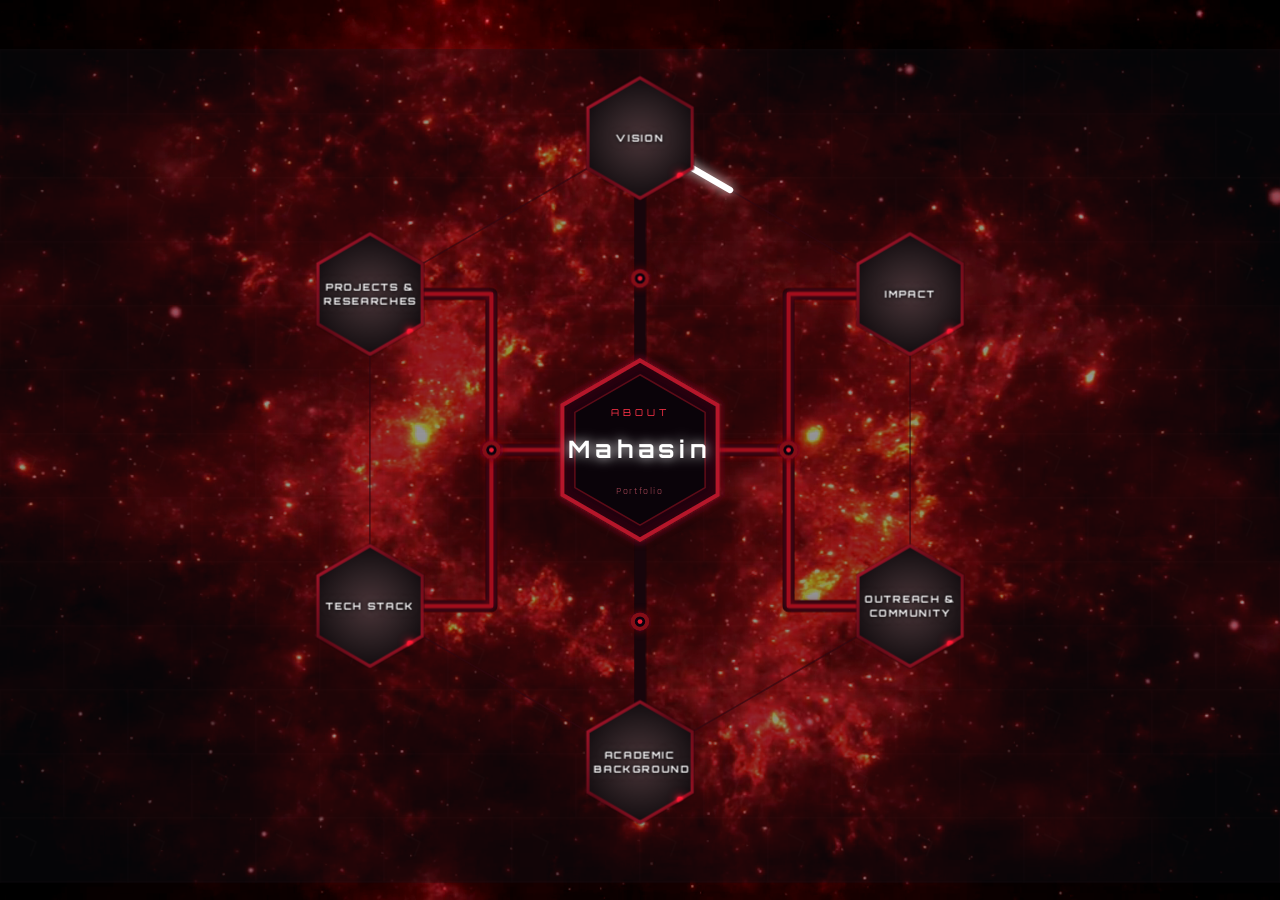
==== public/index.html @ 85105414 "main index page" ====
<!DOCTYPE html>
<html lang="en">
<head>
<meta charset="UTF-8">
<meta
    name="viewport"
    content="width=device-width, initial-scale=1.0"
>
<title>Mahasin — Autonomous Systems</title>
<!-- Robotic / technical typography -->
<link rel="preconnect" href="https://fonts.googleapis.com">
<link rel="preconnect" href="https://fonts.gstatic.com" crossorigin>
<link
    href="https://fonts.googleapis.com/css2?family=Orbitron:wght@500;600;700;800&family=Rajdhani:wght@500;600;700&display=swap"
    rel="stylesheet"
>
<link
    rel="stylesheet"
    href="index.css"
>
</head>
<body>
<main id="app">
<div id="topology-world">

    <video
        id="space-background"
        autoplay
        muted
        loop
        playsinline
    >
        <source src="assets/index_animation_bg.webm" type="video/webm">
    </video>

    <svg
        id="topology"
        viewBox="0 0 1600 1000"
        preserveAspectRatio="xMidYMid meet"
        aria-label="Autonomous systems topology"
    >
        <defs>
            <!-- RED GLOW -->
            <filter
                id="red-glow"
                x="-100%"
                y="-100%"
                width="300%"
                height="300%"
            >
                <feGaussianBlur
                    stdDeviation="5"
                    result="blur"
                />
                <feMerge>
                    <feMergeNode in="blur"/>
                    <feMergeNode in="SourceGraphic"/>
                </feMerge>
            </filter>
            <!-- STRONG RED GLOW -->
            <filter
                id="strong-red-glow"
                x="-100%"
                y="-100%"
                width="300%"
                height="300%"
            >
                <feGaussianBlur
                    stdDeviation="10"
                    result="blur"
                />
                <feMerge>
                    <feMergeNode in="blur"/>
                    <feMergeNode in="SourceGraphic"/>
                </feMerge>
            </filter>
            <!-- WHITE GLOW -->
            <filter
                id="white-glow"
                x="-100%"
                y="-100%"
                width="300%"
                height="300%"
            >
                <feGaussianBlur
                    stdDeviation="7"
                    result="blur"
                />
                <feMerge>
                    <feMergeNode in="blur"/>
                    <feMergeNode in="SourceGraphic"/>
                </feMerge>
            </filter>
            <!-- BACKGROUND GLOW -->
            <radialGradient
                id="background-glow"
                cx="50%"
                cy="50%"
                r="65%"
            >
                <stop
                    offset="0%"
                    stop-color="#5d0a17"
                    stop-opacity="0.40"
                />
                <stop
                    offset="50%"
                    stop-color="#260611"
                    stop-opacity="0.22"
                />
                <stop
                    offset="100%"
                    stop-color="#030207"
                    stop-opacity="0"
                />
            </radialGradient>
        </defs>
        <!-- BACKGROUND -->
        <!--<rect
            width="1600"
            height="1000"
            fill="url(#background-glow)"
            opacity="0.25"
        />-->
        <!-- FLOOR -->
        <g id="floor"></g>
        <!-- REDSTONE -->
        <g id="redstone-background"></g>
        <!-- PCB TRACES -->
        <g id="pcb-traces"></g>
        <!-- VIAS -->
        <g id="vias"></g>
        <!-- OUTER HEXAGON -->
        <path
            id="outer-hexagon"
            d="
                M 800 110
                L 1137.64 305
                L 1137.64 695
                L 800 890
                L 462.36 695
                L 462.36 305
                Z
            "
        />
        <!-- OUTER MOVING BEAM -->
        <path
            id="outer-beam"
            d="
                M 800 110
                L 1137.64 305
                L 1137.64 695
                L 800 890
                L 462.36 695
                L 462.36 305
                Z
            "
        />
        <!-- CONTROL CORE -->
        <g id="control-core"></g>
    </svg>
    <!-- HTML NODE LAYER -->
    <div id="node-overlay"></div>
</div>
</main>
<script src="index.js"></script>
</body>
</html>
---- public/index.css ----
/* ============================================================
GLOBAL RESET
============================================================ */
* {
  box-sizing: border-box;
  margin: 0;
  padding: 0;
  }
html,
body {
width: 100%;
height: 100%;
overflow: hidden;
}
body {
background: #030207;
color: white;
font-family:
    "Rajdhani",
    "Courier New",
    monospace;
}
/* ============================================================
APPLICATION
============================================================ */
#app {
position: relative;
width: 100vw;
height: 100vh;
overflow: hidden;
background: #030207;
}
/* ============================================================
WORLD
============================================================ */
#topology-world {
position: relative;
overflow: hidden;
width: 100%;
height: 100%;
}
#space-background {
    position: absolute;
    inset: 0;

    width: 100%;
    height: 100%;

    opacity: 1;
    filter: saturate(1.35)
        contrast(1.25)
        brightness(0.85);
    object-fit: cover;

    z-index: 0;

    pointer-events: none;
}
/* ============================================================
SVG
============================================================ */
#topology {
position: absolute;
inset: 0;
width: 100%;
height: 100%;
z-index: 1;
}
/* ============================================================
FLOOR
============================================================ */
#floor {
opacity: 0.35;
}
.stone-tile {
fill: #111015;
stroke: #19151c;
stroke-width: 2;
}
.stone-crack {
fill: none;
stroke: #242027;
stroke-width: 2;
opacity: 0.65;
}
/* ============================================================
PCB TRACES
============================================================ */
/*
DARK TRACK
*/
.pcb-trace-base {
fill: none;
stroke: #18050b;
stroke-width: 15;
stroke-linecap: round;
stroke-linejoin: round;
}
/*
NORMAL RED TRACE
*/
.pcb-trace {
fill: none;
stroke: #a20e1e;
stroke-width: 5;
stroke-linecap: round;
stroke-linejoin: round;
filter: url("#red-glow");
transition:
    stroke 0.25s ease,
    stroke-width 0.25s ease,
    filter 0.25s ease;
}
/*
HOVERED PATH
Normal:
red
Hover:
white + white glow
*/
.pcb-trace.hovered {
stroke: #ffffff;
stroke-width: 7;
filter:
    url("#white-glow");
}
/*
Subtle red halo around the moving white energy.
The red trace remains visible underneath it,
creating the redstone / lightsaber appearance.
*/
/* ============================================================
VIAS
============================================================ */
.pcb-via-outer {
fill: #080509;
stroke: #850c19;
stroke-width: 5;
filter: url("#red-glow");
}
.pcb-via-inner {
fill: #ff2038;
opacity: 0.9;
}
/* ============================================================
OUTER HEXAGON
============================================================ */
#outer-hexagon {
fill: none;
stroke: #310812;
stroke-width: 2;
opacity: 0.65;
}
/* ============================================================
OUTER MOVING BEAM
============================================================ */
#outer-beam {
fill: none;
stroke: white;
stroke-width: 8;
stroke-linecap: round;
stroke-linejoin: round;
stroke-dasharray:
    130 5000;
filter:
    url("#white-glow");
animation:
    beam-clockwise 3.2s linear infinite;
}
@keyframes beam-clockwise {
from {
    stroke-dashoffset: 0;
}
to {
    stroke-dashoffset: -2300;
}
}
/* ============================================================
HTML NODE OVERLAY
============================================================ */
#node-overlay {
position: absolute;
inset: 0;
width: 100%;
height: 100%;
pointer-events: none;
z-index: 2;
}
/* ============================================================
NODE CONTAINER
============================================================ */
.html-node {
position: absolute;
width: 210px;
height: 210px;
transform-origin:
    center center;
pointer-events: auto;
cursor: pointer;
}
/* ============================================================
NODE HEXAGON
============================================================ */
/*
Exact pointy-top hexagon.
This is the entire visual node.
No rectangular image.
No SVG image.
No SVG clipPath.
The node itself is a hexagon.
*/
.html-node-hex {
    position: absolute;
    left: 50%;
    top: 50%;
    width: 156px;
    height: 156px;

    transform: translate(-50%, -50%);

    clip-path:
        polygon(
            50% 0%,
            93.3% 25%,
            93.3% 75%,
            50% 100%,
            6.7% 75%,
            6.7% 25%
        );

    -webkit-clip-path:
        polygon(
            50% 0%,
            93.3% 25%,
            93.3% 75%,
            50% 100%,
            6.7% 75%,
            6.7% 25%
        );

    background:
        linear-gradient(
            145deg,
            #250811 0%,
            #10050a 48%,
            #22060e 100%
        );

    border: none;

    display: flex;
    align-items: center;
    justify-content: center;
    text-align: center;

    overflow: hidden;

    filter:
        drop-shadow(
            0 0 5px #6e0d1c
        );

    transition:
        filter 0.25s ease,
        transform 0.25s ease;
}
/*
HEXAGON BORDER
A second clipped layer creates the actual
red illuminated perimeter.
*/
.html-node-hex::before {
content: "";
position: absolute;
inset: 0;
background:
    linear-gradient(
        135deg,
        #c01730,
        #5e0a17 45%,
        #a91428
    );
clip-path:
    polygon(
        50% 0%,
        93.3% 25%,
        93.3% 75%,
        50% 100%,
        6.7% 75%,
        6.7% 25%
    );

-webkit-clip-path:
    polygon(
        50% 0%,
        93.3% 25%,
        93.3% 75%,
        50% 100%,
        6.7% 75%,
        6.7% 25%
    );
z-index: 0;
}
/*
INNER DARK HEX
This gives the node a real mechanical border
rather than relying on CSS border + clip-path.
*/
.html-node-hex::after {
content: "";
position: absolute;
left: 5px;
right: 5px;
top: 5px;
bottom: 5px;
background:
    radial-gradient(
        circle at center,
        #4a3438 0%,
        #302326 35%,
        #171013 68%,
        #080409 100%
    );
clip-path:
    polygon(
        50% 0%,
        93.3% 25%,
        93.3% 75%,
        50% 100%,
        6.7% 75%,
        6.7% 25%
    );

-webkit-clip-path:
    polygon(
        50% 0%,
        93.3% 25%,
        93.3% 75%,
        50% 100%,
        6.7% 75%,
        6.7% 25%
    );
z-index: 1;
}
/* ============================================================
NODE LABEL
============================================================ */
.html-node-label {
position: relative;
z-index: 3;
width: 115px;
color: white;
font-family:
    "Orbitron",
    "Rajdhani",
    sans-serif;
font-size: 12px;
line-height: 1.45;
font-weight: 700;
letter-spacing: 2px;
text-align: center;
text-transform: uppercase;
text-shadow:
    0 0 5px #030207,
    0 0 10px #030207,
    0 0 14px rgba(255, 255, 255, 0.35);
}
/* ============================================================
NODE LED
============================================================ */
.html-node-led {
position: absolute;
right: 24px;
bottom: 27px;
width: 8px;
height: 8px;
border-radius: 50%;
background: #ff1935;
box-shadow:
    0 0 5px #ff1935,
    0 0 12px #ff1935;
z-index: 4;
animation:
    node-led-pulse 2s ease-in-out infinite;
}
@keyframes node-led-pulse {
0%,
100% {
    opacity: 0.35;
}
50% {
    opacity: 1;
}
}
/* ============================================================
NODE HOVER
============================================================ */
.html-node:hover .html-node-hex {
filter:
    drop-shadow(
        0 0 8px #f02b43
    );
}
.html-node:hover .html-node-label {
color: #ff5265;
text-shadow:
    0 0 6px #ff1935,
    0 0 12px #ff1935;
}
/* ============================================================
ACTIVE NODE
============================================================ */
.html-node.active .html-node-hex {
filter:
    drop-shadow(
        0 0 12px white
    );
}
.html-node.active .html-node-label {
color: white;
text-shadow:
    0 0 6px white,
    0 0 14px #ff1935;
}
/* ============================================================
CONTROL CORE
============================================================ */
.core-hex {
fill:
    rgba(35, 5, 14, 0.94);
stroke:
    #b5152a;
stroke-width:
    5;
filter:
    url("#red-glow");
}
.core-inner-hex {
fill:
    rgba(8, 4, 9, 0.9);
stroke:
    #5c0b17;
stroke-width:
    2;
}
.core-status {
fill:
    #ff3348;
font-family:
    "Orbitron",
    sans-serif;
font-size:
    12px;
letter-spacing:
    5px;
text-anchor:
    middle;
}
.core-name {
fill:
    white;
font-family:
    "Orbitron",
    sans-serif;
font-size:
    30px;
font-weight:
    bold;
letter-spacing:
    6px;
text-anchor:
    middle;
filter:
    url("#white-glow");
}
.core-divider {
stroke:
    #b91429;
stroke-width:
    2;
filter:
    url("#red-glow");
}
.core-description {
fill:
    #b04b5b;
font-family:
    "Rajdhani",
    sans-serif;
font-size:
    12px;
letter-spacing:
    2px;
text-anchor:
    middle;
}
/* ============================================================
CLICKABLE CORE
============================================================ */
.clickable-core {
    cursor: pointer;
}
.clickable-core .core-hex,
.clickable-core .core-inner-hex {
    transition:
        stroke 0.25s ease,
        filter 0.25s ease;
}
.clickable-core:hover .core-hex {
    stroke: #ffffff;
    filter:
        url("#white-glow");
}
.clickable-core:hover .core-inner-hex {
    stroke: #ffffff;
}
.clickable-core.core-selected .core-hex {
    stroke: #ffffff;
    filter:
        url("#white-glow");
}
/* ===========================================================
MOBILE
============================================================ */
@media (max-width: 700px) {
.html-node-label {
    width: 105px;
    font-size: 10px;
    letter-spacing: 1.5px;
}
.core-name {
    font-size: 24px;
}
}
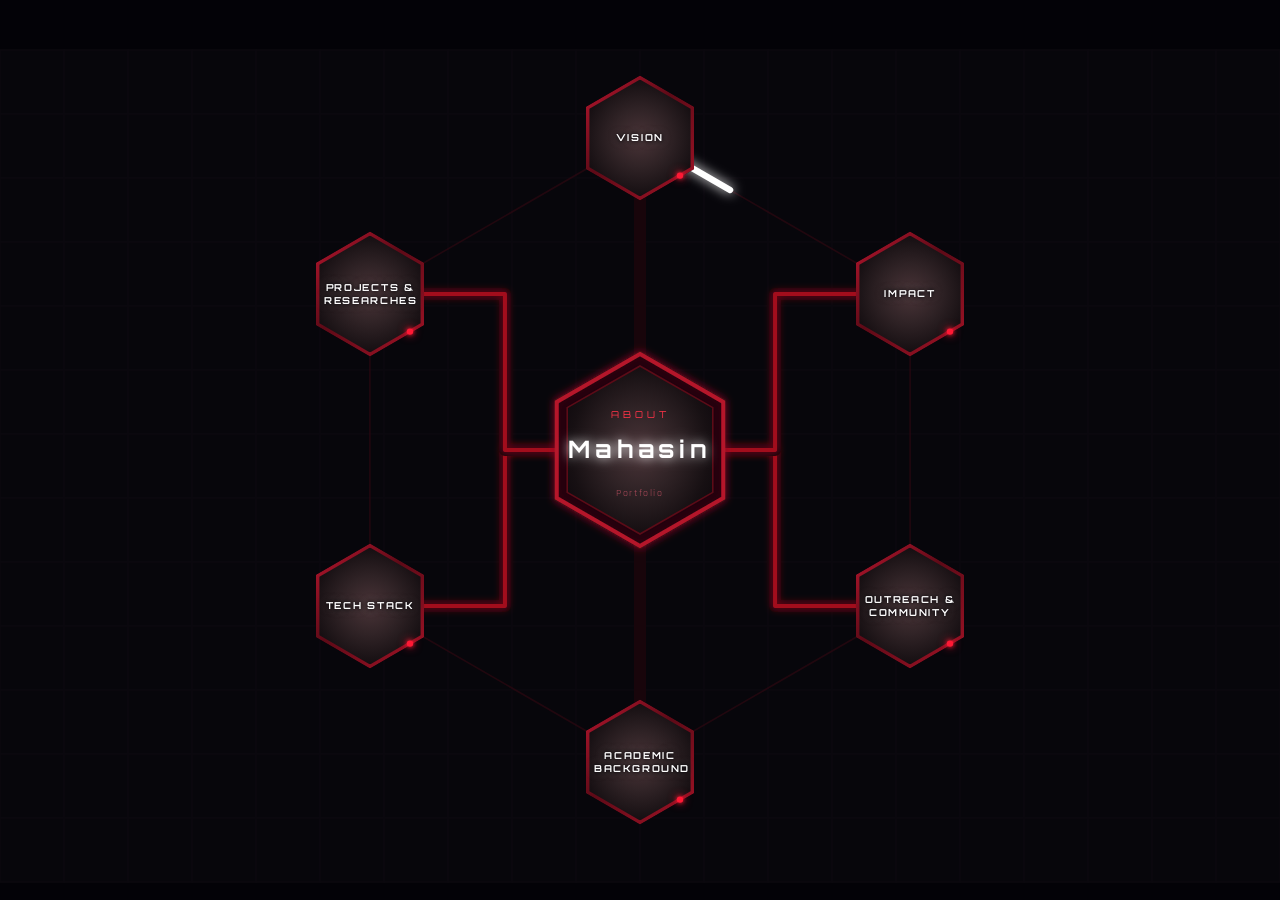
==== commit 3c398c8f: "minor fixations & about page" ====
--- a/public/index.html
+++ b/public/index.html
@@ -3,10 +3,10 @@
 <head>
 <meta charset="UTF-8">
 <meta
-    name="viewport"
-    content="width=device-width, initial-scale=1.0"
+name="viewport"
+content="width=device-width, initial-scale=1.0"
 >
-<title>Mahasin — Autonomous Systems</title>
+<title>Mahasin Portfolio</title>
 <!-- Robotic / technical typography -->
 <link rel="preconnect" href="https://fonts.googleapis.com">
 <link rel="preconnect" href="https://fonts.gstatic.com" crossorigin>
@@ -21,18 +21,25 @@
 </head>
 <body>
 <main id="app">
-<div id="topology-world">
-
+<section
+    id="hero-section"
+    class="portfolio-section"
+>
+    <div id="topology-world">
+    <!-- HERO BACKGROUND VIDEO -->
     <video
         id="space-background"
         autoplay
         muted
         loop
         playsinline
+        preload="metadata"
     >
-        <source src="assets/index_animation_bg.webm" type="video/webm">
+        <source
+            src="assets/nebula.webm"
+            type="video/webm"
+        >
     </video>
-
     <svg
         id="topology"
         viewBox="0 0 1600 1000"
@@ -40,6 +47,29 @@
         aria-label="Autonomous systems topology"
     >
         <defs>
+            <radialGradient
+                id="core-inner-gradient"
+                cx="50%"
+                cy="50%"
+                r="70%"
+            >
+                <stop
+                    offset="0%"
+                    stop-color="#4a3438"
+                />
+                <stop
+                    offset="35%"
+                    stop-color="#302326"
+                />
+                <stop
+                    offset="68%"
+                    stop-color="#171013"
+                />
+                <stop
+                    offset="100%"
+                    stop-color="#080409"
+                />
+            </radialGradient>
             <!-- RED GLOW -->
             <filter
                 id="red-glow"
@@ -115,13 +145,6 @@
                 />
             </radialGradient>
         </defs>
-        <!-- BACKGROUND -->
-        <!--<rect
-            width="1600"
-            height="1000"
-            fill="url(#background-glow)"
-            opacity="0.25"
-        />-->
         <!-- FLOOR -->
         <g id="floor"></g>
         <!-- REDSTONE -->
@@ -162,7 +185,8 @@
     <!-- HTML NODE LAYER -->
     <div id="node-overlay"></div>
 </div>
+</section>
 </main>
 <script src="index.js"></script>
 </body>
-</html>+</html>
--- a/public/index.css
+++ b/public/index.css
@@ -6,55 +6,64 @@
   margin: 0;
   padding: 0;
   }
-html,
+html {
+width: 100%;
+height: 100%;
+background: #030207;
+scroll-behavior: smooth;
+}
 body {
 width: 100%;
 height: 100%;
-overflow: hidden;
-}
-body {
 background: #030207;
 color: white;
 font-family:
-    "Rajdhani",
-    "Courier New",
-    monospace;
+"Rajdhani",
+"Courier New",
+monospace;
+overflow: hidden;
 }
 /* ============================================================
 APPLICATION
 ============================================================ */
 #app {
 position: relative;
-width: 100vw;
-height: 100vh;
+width: 100%;
+height: 100dvh;
+background: #030207;
+}
+/* ============================================================
+HERO SECTION
+============================================================ */
+#hero-section {
+position: relative;
+width: 100%;
+height: 100dvh;
+min-height: 600px;
 overflow: hidden;
-background: #030207;
-}
-/* ============================================================
-WORLD
-============================================================ */
+}
 #topology-world {
 position: relative;
+width: 100%;
+height: 100%;
 overflow: hidden;
+}
+/* ============================================================
+HERO BACKGROUND VIDEO
+============================================================ */
+#space-background {
+position: absolute;
+inset: 0;
 width: 100%;
 height: 100%;
-}
-#space-background {
-    position: absolute;
-    inset: 0;
-
-    width: 100%;
-    height: 100%;
-
-    opacity: 1;
-    filter: saturate(1.35)
-        contrast(1.25)
-        brightness(0.85);
-    object-fit: cover;
-
-    z-index: 0;
-
-    pointer-events: none;
+object-fit: cover;
+opacity: 1;
+filter:
+saturate(1.4)
+contrast(1.15)
+brightness(1.2);
+z-index: 0;
+pointer-events: none;
 }
 /* ============================================================
 SVG
@@ -86,9 +95,6 @@
 /* ============================================================
 PCB TRACES
 ============================================================ */
-/*
-DARK TRACK
-*/
 .pcb-trace-base {
 fill: none;
 stroke: #18050b;
@@ -96,39 +102,25 @@
 stroke-linecap: round;
 stroke-linejoin: round;
 }
-/*
-NORMAL RED TRACE
-*/
 .pcb-trace {
 fill: none;
 stroke: #a20e1e;
 stroke-width: 5;
 stroke-linecap: round;
 stroke-linejoin: round;
-filter: url("#red-glow");
+filter:
+url("#red-glow");
 transition:
-    stroke 0.25s ease,
-    stroke-width 0.25s ease,
-    filter 0.25s ease;
-}
-/*
-HOVERED PATH
-Normal:
-red
-Hover:
-white + white glow
-*/
+stroke 0.25s ease,
+stroke-width 0.25s ease,
+filter 0.25s ease;
+}
 .pcb-trace.hovered {
 stroke: #ffffff;
 stroke-width: 7;
 filter:
-    url("#white-glow");
-}
-/*
-Subtle red halo around the moving white energy.
-The red trace remains visible underneath it,
-creating the redstone / lightsaber appearance.
-*/
+url("#white-glow");
+}
 /* ============================================================
 VIAS
 ============================================================ */
@@ -136,7 +128,8 @@
 fill: #080509;
 stroke: #850c19;
 stroke-width: 5;
-filter: url("#red-glow");
+filter:
+url("#red-glow");
 }
 .pcb-via-inner {
 fill: #ff2038;
@@ -161,18 +154,18 @@
 stroke-linecap: round;
 stroke-linejoin: round;
 stroke-dasharray:
-    130 5000;
-filter:
-    url("#white-glow");
+130 5000;
+filter:
+url("#white-glow");
 animation:
-    beam-clockwise 3.2s linear infinite;
+beam-clockwise 3.2s linear infinite;
 }
 @keyframes beam-clockwise {
 from {
-    stroke-dashoffset: 0;
+stroke-dashoffset: 0;
 }
 to {
-    stroke-dashoffset: -2300;
+stroke-dashoffset: -2300;
 }
 }
 /* ============================================================
@@ -191,121 +184,99 @@
 ============================================================ */
 .html-node {
 position: absolute;
-width: 210px;
-height: 210px;
+width: 156px;
+height: 156px;
 transform-origin:
-    center center;
+center center;
 pointer-events: auto;
 cursor: pointer;
 }
 /* ============================================================
 NODE HEXAGON
 ============================================================ */
-/*
-Exact pointy-top hexagon.
-This is the entire visual node.
-No rectangular image.
-No SVG image.
-No SVG clipPath.
-The node itself is a hexagon.
-*/
 .html-node-hex {
-    position: absolute;
-    left: 50%;
-    top: 50%;
-    width: 156px;
-    height: 156px;
-
-    transform: translate(-50%, -50%);
-
-    clip-path:
-        polygon(
-            50% 0%,
-            93.3% 25%,
-            93.3% 75%,
-            50% 100%,
-            6.7% 75%,
-            6.7% 25%
-        );
-
-    -webkit-clip-path:
-        polygon(
-            50% 0%,
-            93.3% 25%,
-            93.3% 75%,
-            50% 100%,
-            6.7% 75%,
-            6.7% 25%
-        );
-
-    background:
-        linear-gradient(
-            145deg,
-            #250811 0%,
-            #10050a 48%,
-            #22060e 100%
-        );
-
-    border: none;
-
-    display: flex;
-    align-items: center;
-    justify-content: center;
-    text-align: center;
-
-    overflow: hidden;
-
-    filter:
-        drop-shadow(
-            0 0 5px #6e0d1c
-        );
-
-    transition:
-        filter 0.25s ease,
-        transform 0.25s ease;
-}
-/*
-HEXAGON BORDER
-A second clipped layer creates the actual
-red illuminated perimeter.
-*/
+position: absolute;
+left: 0;
+top: 0;
+width: 156px;
+height: 156px;
+transform:none;
+clip-path:
+polygon(
+50% 0%,
+93.3% 25%,
+93.3% 75%,
+50% 100%,
+6.7% 75%,
+6.7% 25%
+);
+-webkit-clip-path:
+polygon(
+50% 0%,
+93.3% 25%,
+93.3% 75%,
+50% 100%,
+6.7% 75%,
+6.7% 25%
+);
+background:
+linear-gradient(
+145deg,
+#250811 0%,
+#10050a 48%,
+#22060e 100%
+);
+border: none;
+display: flex;
+align-items: center;
+justify-content: center;
+text-align: center;
+overflow: hidden;
+filter:
+drop-shadow(
+0 0 5px #6e0d1c
+);
+transition:
+filter 0.25s ease,
+transform 0.25s ease;
+}
+/* ============================================================
+NODE HEX BORDER
+============================================================ */
 .html-node-hex::before {
 content: "";
 position: absolute;
 inset: 0;
 background:
-    linear-gradient(
-        135deg,
-        #c01730,
-        #5e0a17 45%,
-        #a91428
-    );
+linear-gradient(
+135deg,
+#c01730,
+#5e0a17 45%,
+#a91428
+);
 clip-path:
-    polygon(
-        50% 0%,
-        93.3% 25%,
-        93.3% 75%,
-        50% 100%,
-        6.7% 75%,
-        6.7% 25%
-    );
-
+polygon(
+50% 0%,
+93.3% 25%,
+93.3% 75%,
+50% 100%,
+6.7% 75%,
+6.7% 25%
+);
 -webkit-clip-path:
-    polygon(
-        50% 0%,
-        93.3% 25%,
-        93.3% 75%,
-        50% 100%,
-        6.7% 75%,
-        6.7% 25%
-    );
+polygon(
+50% 0%,
+93.3% 25%,
+93.3% 75%,
+50% 100%,
+6.7% 75%,
+6.7% 25%
+);
 z-index: 0;
 }
-/*
-INNER DARK HEX
-This gives the node a real mechanical border
-rather than relying on CSS border + clip-path.
-*/
+/* ============================================================
+NODE INNER DARK HEX
+============================================================ */
 .html-node-hex::after {
 content: "";
 position: absolute;
@@ -314,32 +285,31 @@
 top: 5px;
 bottom: 5px;
 background:
-    radial-gradient(
-        circle at center,
-        #4a3438 0%,
-        #302326 35%,
-        #171013 68%,
-        #080409 100%
-    );
+radial-gradient(
+circle at center,
+#4a3438 0%,
+#302326 35%,
+#171013 68%,
+#080409 100%
+);
 clip-path:
-    polygon(
-        50% 0%,
-        93.3% 25%,
-        93.3% 75%,
-        50% 100%,
-        6.7% 75%,
-        6.7% 25%
-    );
-
+polygon(
+50% 0%,
+93.3% 25%,
+93.3% 75%,
+50% 100%,
+6.7% 75%,
+6.7% 25%
+);
 -webkit-clip-path:
-    polygon(
-        50% 0%,
-        93.3% 25%,
-        93.3% 75%,
-        50% 100%,
-        6.7% 75%,
-        6.7% 25%
-    );
+polygon(
+50% 0%,
+93.3% 25%,
+93.3% 75%,
+50% 100%,
+6.7% 75%,
+6.7% 25%
+);
 z-index: 1;
 }
 /* ============================================================
@@ -351,9 +321,9 @@
 width: 115px;
 color: white;
 font-family:
-    "Orbitron",
-    "Rajdhani",
-    sans-serif;
+"Orbitron",
+"Rajdhani",
+sans-serif;
 font-size: 12px;
 line-height: 1.45;
 font-weight: 700;
@@ -361,9 +331,9 @@
 text-align: center;
 text-transform: uppercase;
 text-shadow:
-    0 0 5px #030207,
-    0 0 10px #030207,
-    0 0 14px rgba(255, 255, 255, 0.35);
+0 0 5px #030207,
+0 0 10px #030207,
+0 0 14px rgba(255, 255, 255, 0.35);
 }
 /* ============================================================
 NODE LED
@@ -377,19 +347,19 @@
 border-radius: 50%;
 background: #ff1935;
 box-shadow:
-    0 0 5px #ff1935,
-    0 0 12px #ff1935;
+0 0 5px #ff1935,
+0 0 12px #ff1935;
 z-index: 4;
 animation:
-    node-led-pulse 2s ease-in-out infinite;
+node-led-pulse 2s ease-in-out infinite;
 }
 @keyframes node-led-pulse {
 0%,
 100% {
-    opacity: 0.35;
+opacity: 0.35;
 }
 50% {
-    opacity: 1;
+opacity: 1;
 }
 }
 /* ============================================================
@@ -397,47 +367,47 @@
 ============================================================ */
 .html-node:hover .html-node-hex {
 filter:
-    drop-shadow(
-        0 0 8px #f02b43
-    );
+drop-shadow(
+0 0 8px #f02b43
+);
 }
 .html-node:hover .html-node-label {
 color: #ff5265;
 text-shadow:
-    0 0 6px #ff1935,
-    0 0 12px #ff1935;
+0 0 6px #ff1935,
+0 0 12px #ff1935;
 }
 /* ============================================================
 ACTIVE NODE
 ============================================================ */
 .html-node.active .html-node-hex {
 filter:
-    drop-shadow(
-        0 0 12px white
-    );
+drop-shadow(
+0 0 12px white
+);
 }
 .html-node.active .html-node-label {
 color: white;
 text-shadow:
-    0 0 6px white,
-    0 0 14px #ff1935;
+0 0 6px white,
+0 0 14px #ff1935;
 }
 /* ============================================================
 CONTROL CORE
 ============================================================ */
 .core-hex {
 fill:
-    rgba(35, 5, 14, 0.94);
+rgba(35, 5, 14, 0.94);
 stroke:
-    #b5152a;
+#b5152a;
 stroke-width:
-    5;
-filter:
-    url("#red-glow");
+5;
+filter:
+url("#red-glow");
 }
 .core-inner-hex {
 fill:
-    rgba(8, 4, 9, 0.9);
+    url("#core-inner-gradient");
 stroke:
     #5c0b17;
 stroke-width:
@@ -445,90 +415,180 @@
 }
 .core-status {
 fill:
-    #ff3348;
+#ff3348;
 font-family:
-    "Orbitron",
-    sans-serif;
+"Orbitron",
+sans-serif;
 font-size:
-    12px;
-letter-spacing:
-    5px;
+12px;
+letter-spacing:
+5px;
 text-anchor:
-    middle;
+middle;
 }
 .core-name {
 fill:
-    white;
+white;
 font-family:
-    "Orbitron",
-    sans-serif;
+"Orbitron",
+sans-serif;
 font-size:
-    30px;
+30px;
 font-weight:
-    bold;
-letter-spacing:
-    6px;
+bold;
+letter-spacing:
+6px;
 text-anchor:
-    middle;
-filter:
-    url("#white-glow");
+middle;
+filter:
+url("#white-glow");
 }
 .core-divider {
 stroke:
-    #b91429;
+#b91429;
 stroke-width:
-    2;
-filter:
-    url("#red-glow");
+2;
+filter:
+url("#red-glow");
 }
 .core-description {
 fill:
-    #b04b5b;
+#b04b5b;
 font-family:
-    "Rajdhani",
-    sans-serif;
+"Rajdhani",
+sans-serif;
 font-size:
-    12px;
-letter-spacing:
-    2px;
+12px;
+letter-spacing:
+2px;
 text-anchor:
-    middle;
+middle;
 }
 /* ============================================================
 CLICKABLE CORE
 ============================================================ */
 .clickable-core {
-    cursor: pointer;
+cursor: pointer;
 }
 .clickable-core .core-hex,
 .clickable-core .core-inner-hex {
-    transition:
-        stroke 0.25s ease,
-        filter 0.25s ease;
+transition:
+stroke 0.25s ease,
+filter 0.25s ease;
 }
 .clickable-core:hover .core-hex {
-    stroke: #ffffff;
-    filter:
-        url("#white-glow");
+stroke: #ffffff;
+filter:
+url("#white-glow");
 }
 .clickable-core:hover .core-inner-hex {
-    stroke: #ffffff;
+stroke: #ffffff;
 }
 .clickable-core.core-selected .core-hex {
-    stroke: #ffffff;
-    filter:
-        url("#white-glow");
-}
-/* ===========================================================
+stroke: #ffffff;
+filter:
+url("#white-glow");
+}
+/* ============================================================
+TABLET
+============================================================ */
+@media (max-width: 900px) {
+#hero-section {
+min-height: 520px;
+}
+.html-node {
+width: 190px;
+height: 190px;
+}
+.html-node-hex {
+width: 145px;
+height: 145px;
+}
+.html-node-label {
+width: 108px;
+font-size: 11px;
+letter-spacing:
+1.6px;
+}
+.core-name {
+font-size: 27px;
+}
+}
+/* ============================================================
 MOBILE
 ============================================================ */
 @media (max-width: 700px) {
+#hero-section {
+min-height: 500px;
+}
 .html-node-label {
-    width: 105px;
-    font-size: 10px;
-    letter-spacing: 1.5px;
+width: 105px;
+font-size: 10px;
+letter-spacing:
+1.5px;
 }
 .core-name {
-    font-size: 24px;
-}
-}
+font-size: 24px;
+}
+.core-status {
+font-size: 10px;
+}
+.core-description {
+font-size: 10px;
+}
+}
+/* ============================================================
+SMALL MOBILE
+============================================================ */
+@media (max-width: 480px) {
+#hero-section {
+min-height: 460px;
+}
+.html-node {
+width: 175px;
+height: 175px;
+}
+.html-node-hex {
+width: 135px;
+height: 135px;
+}
+.html-node-label {
+width: 96px;
+font-size: 9px;
+letter-spacing:
+1.2px;
+}
+.html-node-led {
+right: 21px;
+bottom: 24px;
+width: 7px;
+height: 7px;
+}
+.core-name {
+font-size: 21px;
+letter-spacing:
+4px;
+}
+.core-status {
+font-size: 9px;
+letter-spacing:
+3px;
+}
+.core-description {
+font-size: 9px;
+letter-spacing:
+1px;
+}
+}
+/* ============================================================
+REDUCE MOTION
+============================================================ */
+@media (prefers-reduced-motion: reduce) {
+html {
+scroll-behavior: auto;
+}
+#outer-beam,
+.html-node-led {
+animation: none;
+}
+}
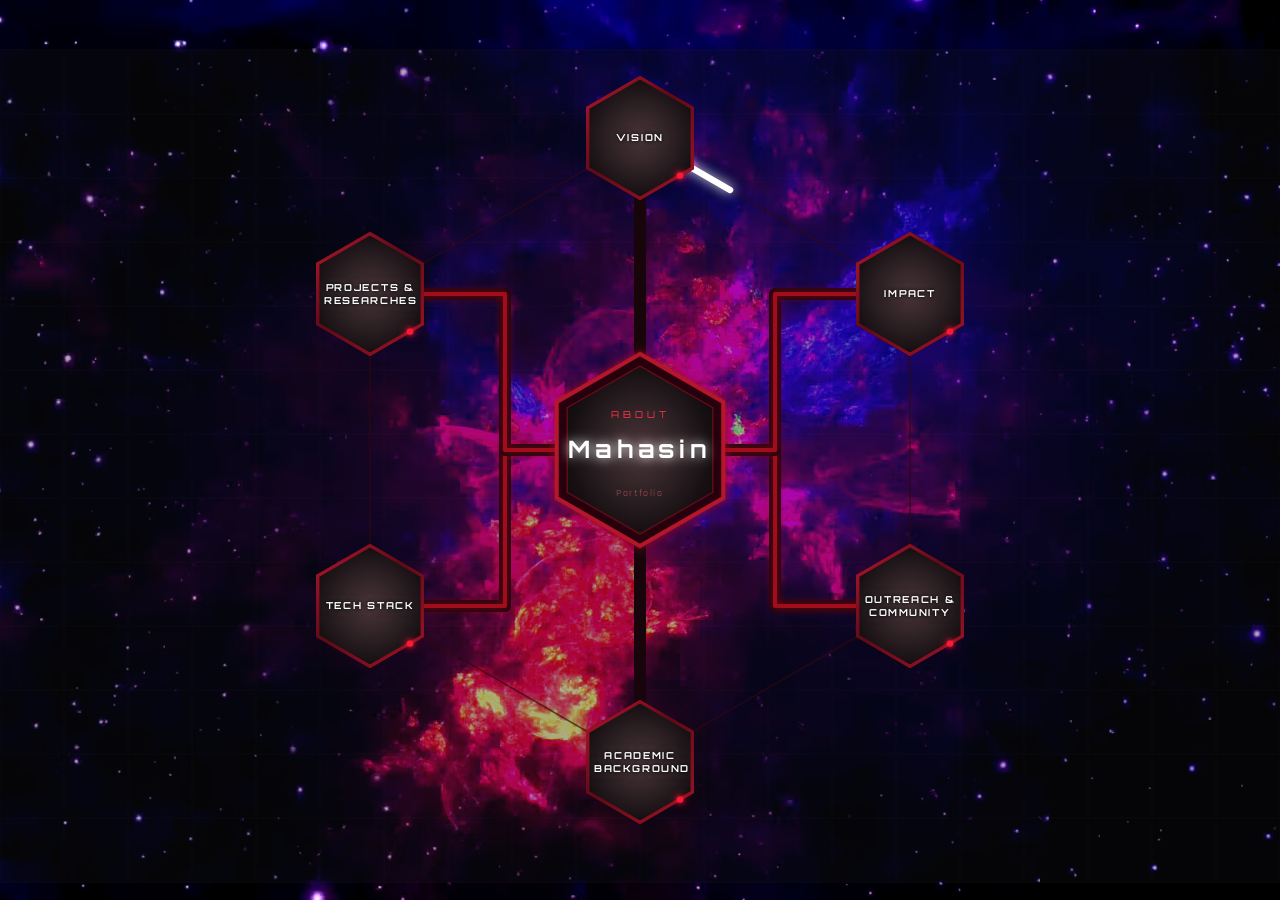
==== commit ad5ffed9: "further compressed files" ====
--- a/public/index.html
+++ b/public/index.html
@@ -6,7 +6,7 @@
 name="viewport"
 content="width=device-width, initial-scale=1.0"
 >
-<title>Mahasin Portfolio</title>
+<title>Md. Mahasin Al Muhi | Portfolio</title>
 <!-- Robotic / technical typography -->
 <link rel="preconnect" href="https://fonts.googleapis.com">
 <link rel="preconnect" href="https://fonts.gstatic.com" crossorigin>
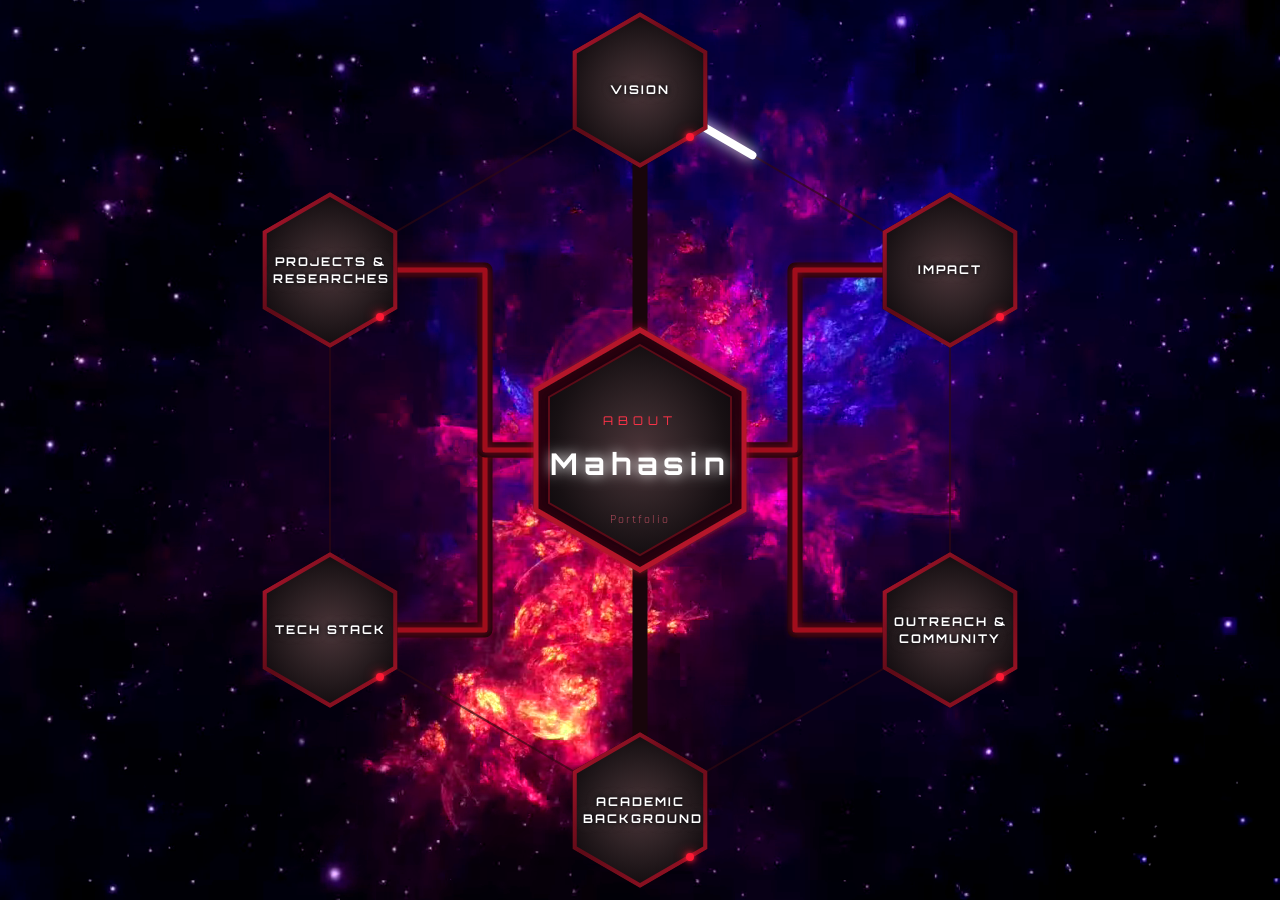
==== commit 7c32dc9a: "multidevice size scale for index page" ====
--- a/public/index.html
+++ b/public/index.html
@@ -42,7 +42,7 @@
     </video>
     <svg
         id="topology"
-        viewBox="0 0 1600 1000"
+        viewBox="0 0 900 900"
         preserveAspectRatio="xMidYMid meet"
         aria-label="Autonomous systems topology"
     >
@@ -157,25 +157,24 @@
         <path
             id="outer-hexagon"
             d="
-                M 800 110
-                L 1137.64 305
-                L 1137.64 695
-                L 800 890
-                L 462.36 695
-                L 462.36 305
+                M 450 90
+                L 760 270
+                L 760 630
+                L 450 810
+                L 140 630
+                L 140 270
                 Z
             "
         />
-        <!-- OUTER MOVING BEAM -->
         <path
             id="outer-beam"
             d="
-                M 800 110
-                L 1137.64 305
-                L 1137.64 695
-                L 800 890
-                L 462.36 695
-                L 462.36 305
+                M 450 90
+                L 760 270
+                L 760 630
+                L 450 810
+                L 140 630
+                L 140 270
                 Z
             "
         />
--- a/public/index.css
+++ b/public/index.css
@@ -59,9 +59,9 @@
 object-fit: cover;
 opacity: 1;
 filter:
-saturate(1.4)
-contrast(1.15)
-brightness(1.2);
+saturate(1.2)
+contrast(1.1)
+brightness(1.0);
 z-index: 0;
 pointer-events: none;
 }
@@ -496,14 +496,6 @@
 #hero-section {
 min-height: 520px;
 }
-.html-node {
-width: 190px;
-height: 190px;
-}
-.html-node-hex {
-width: 145px;
-height: 145px;
-}
 .html-node-label {
 width: 108px;
 font-size: 11px;
@@ -543,14 +535,6 @@
 @media (max-width: 480px) {
 #hero-section {
 min-height: 460px;
-}
-.html-node {
-width: 175px;
-height: 175px;
-}
-.html-node-hex {
-width: 135px;
-height: 135px;
 }
 .html-node-label {
 width: 96px;
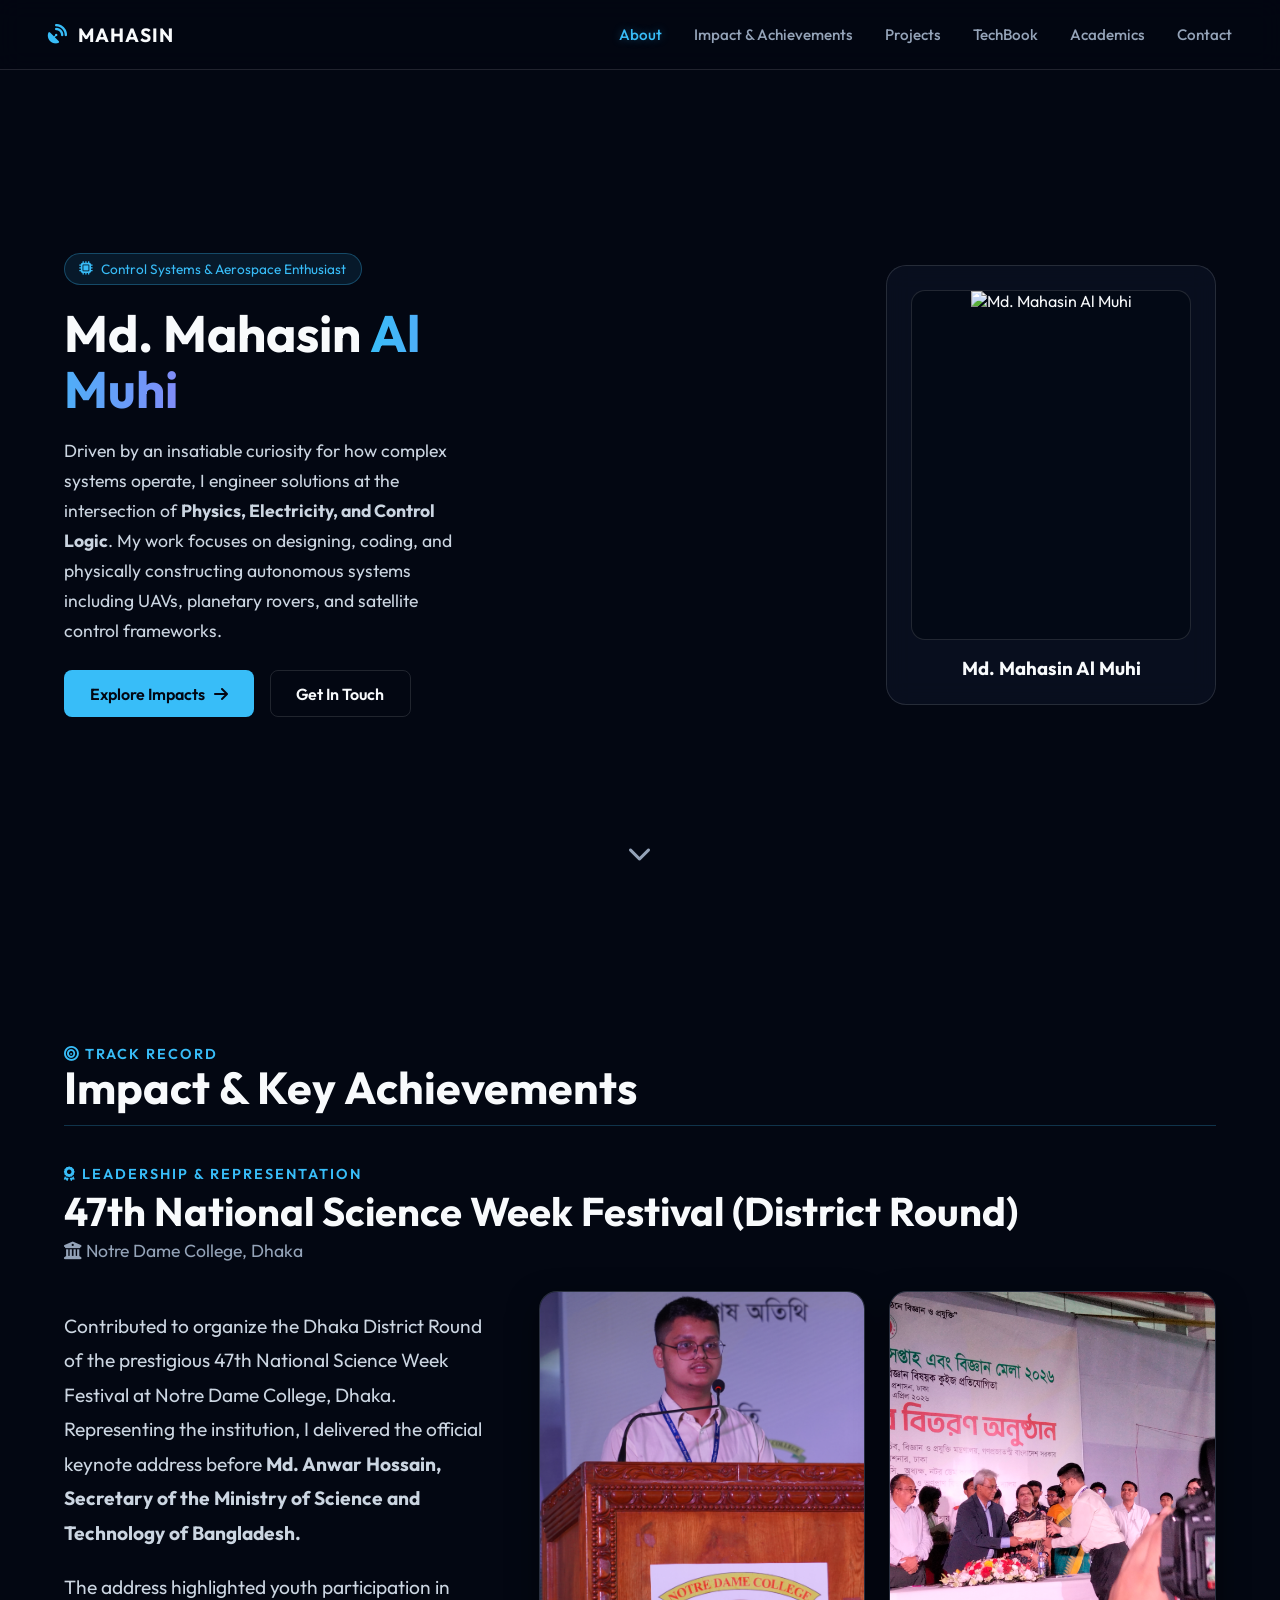
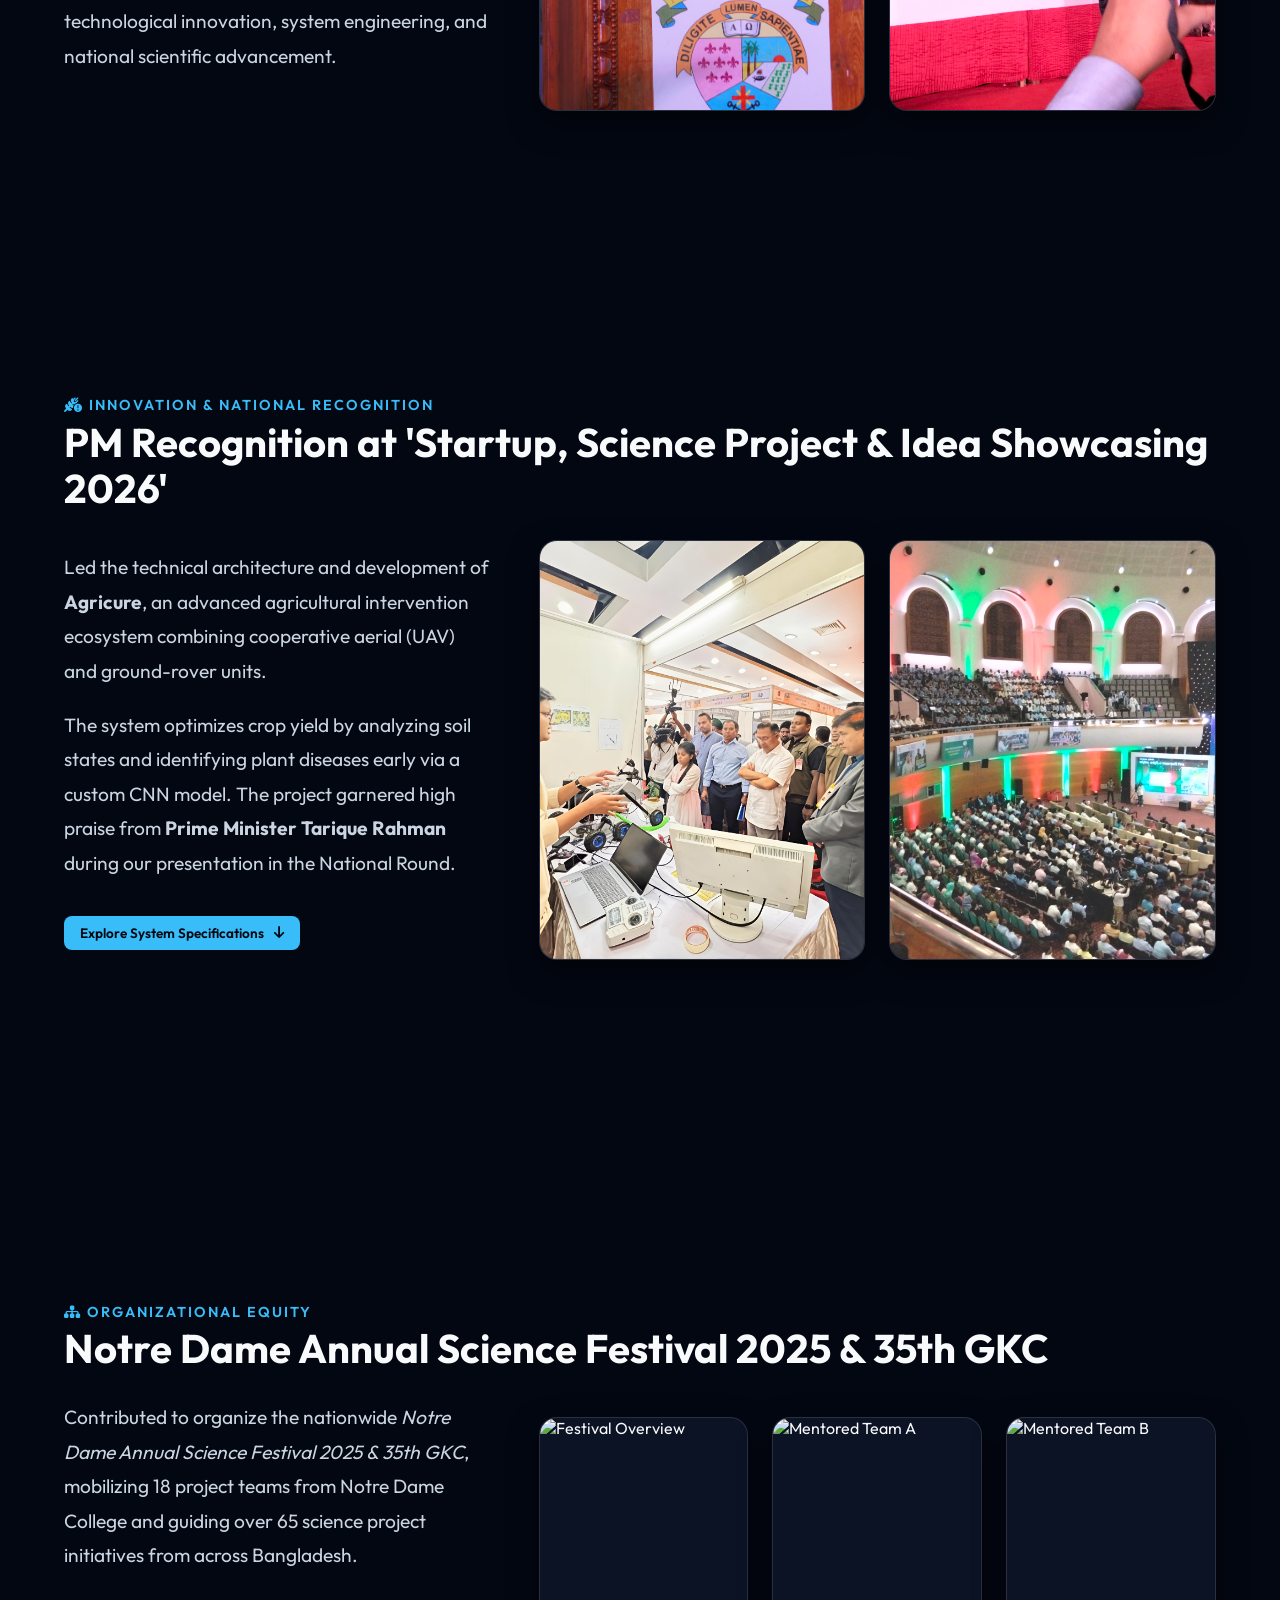
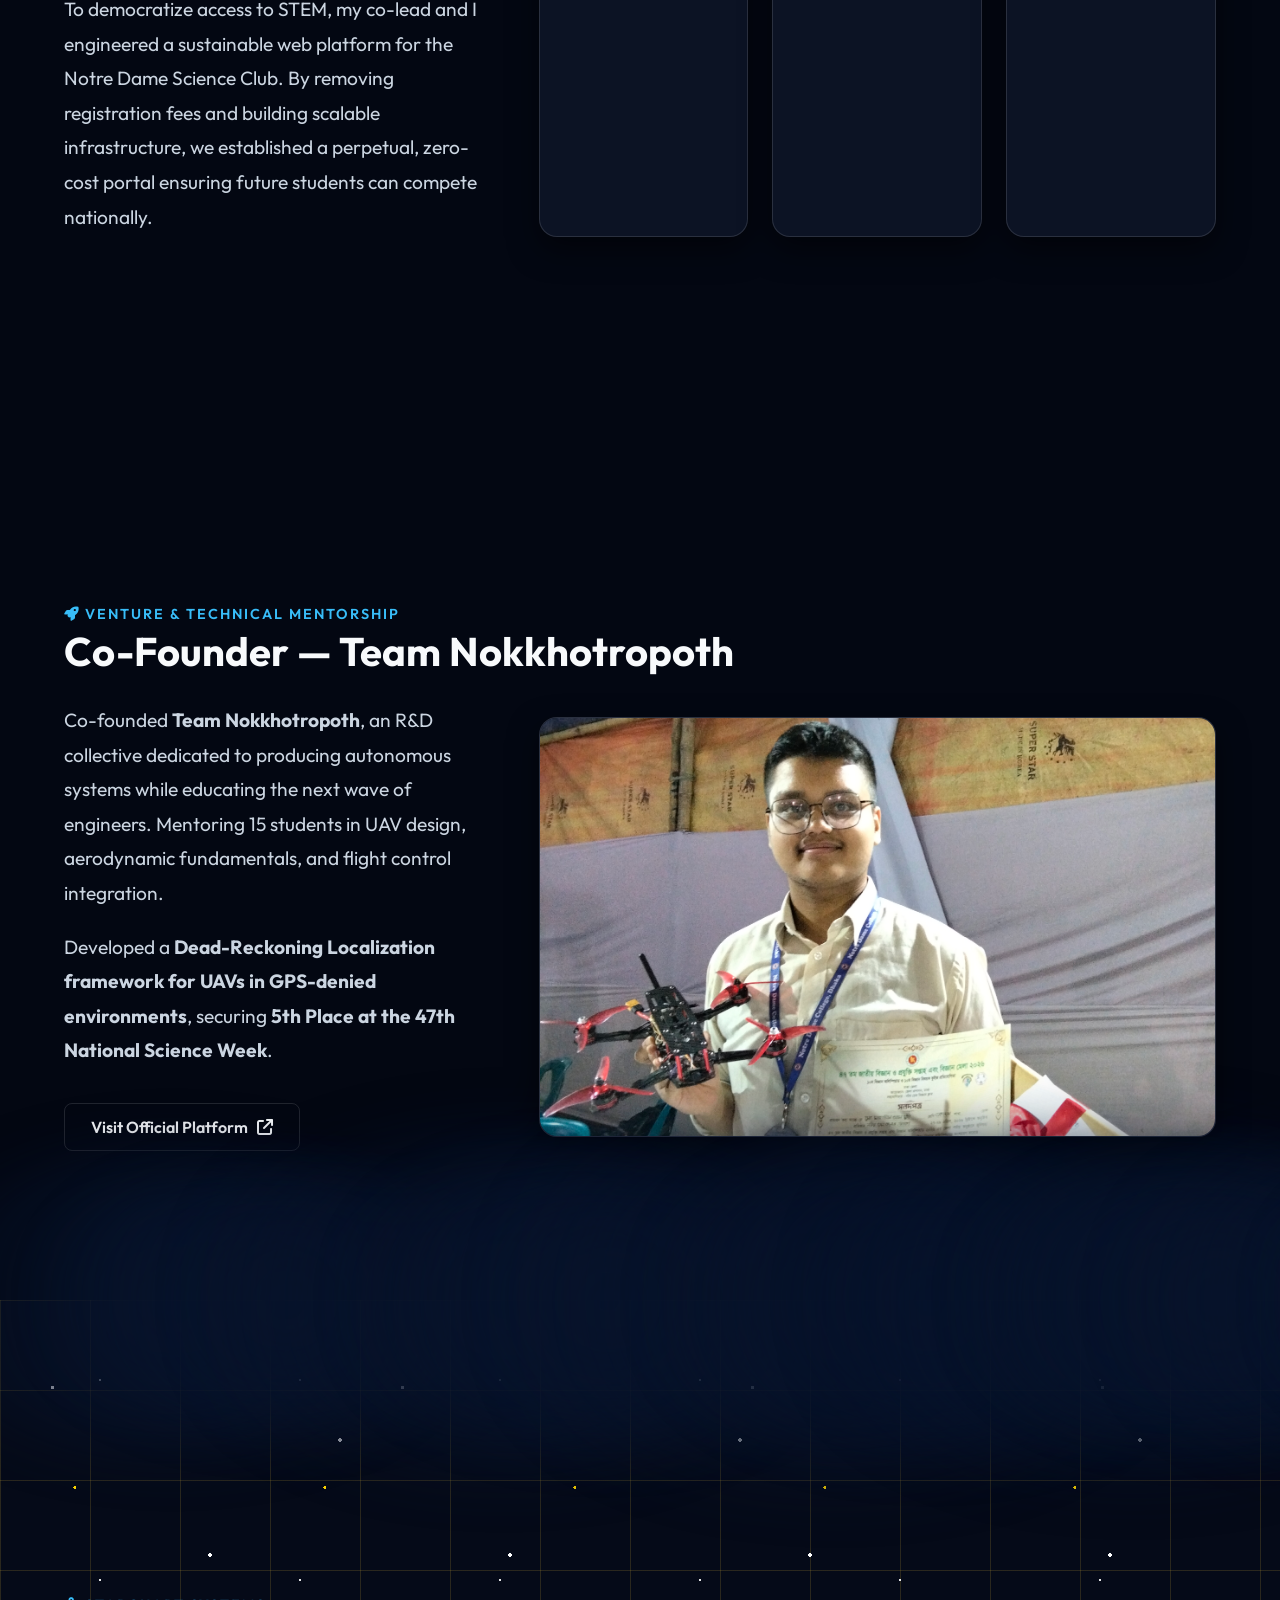
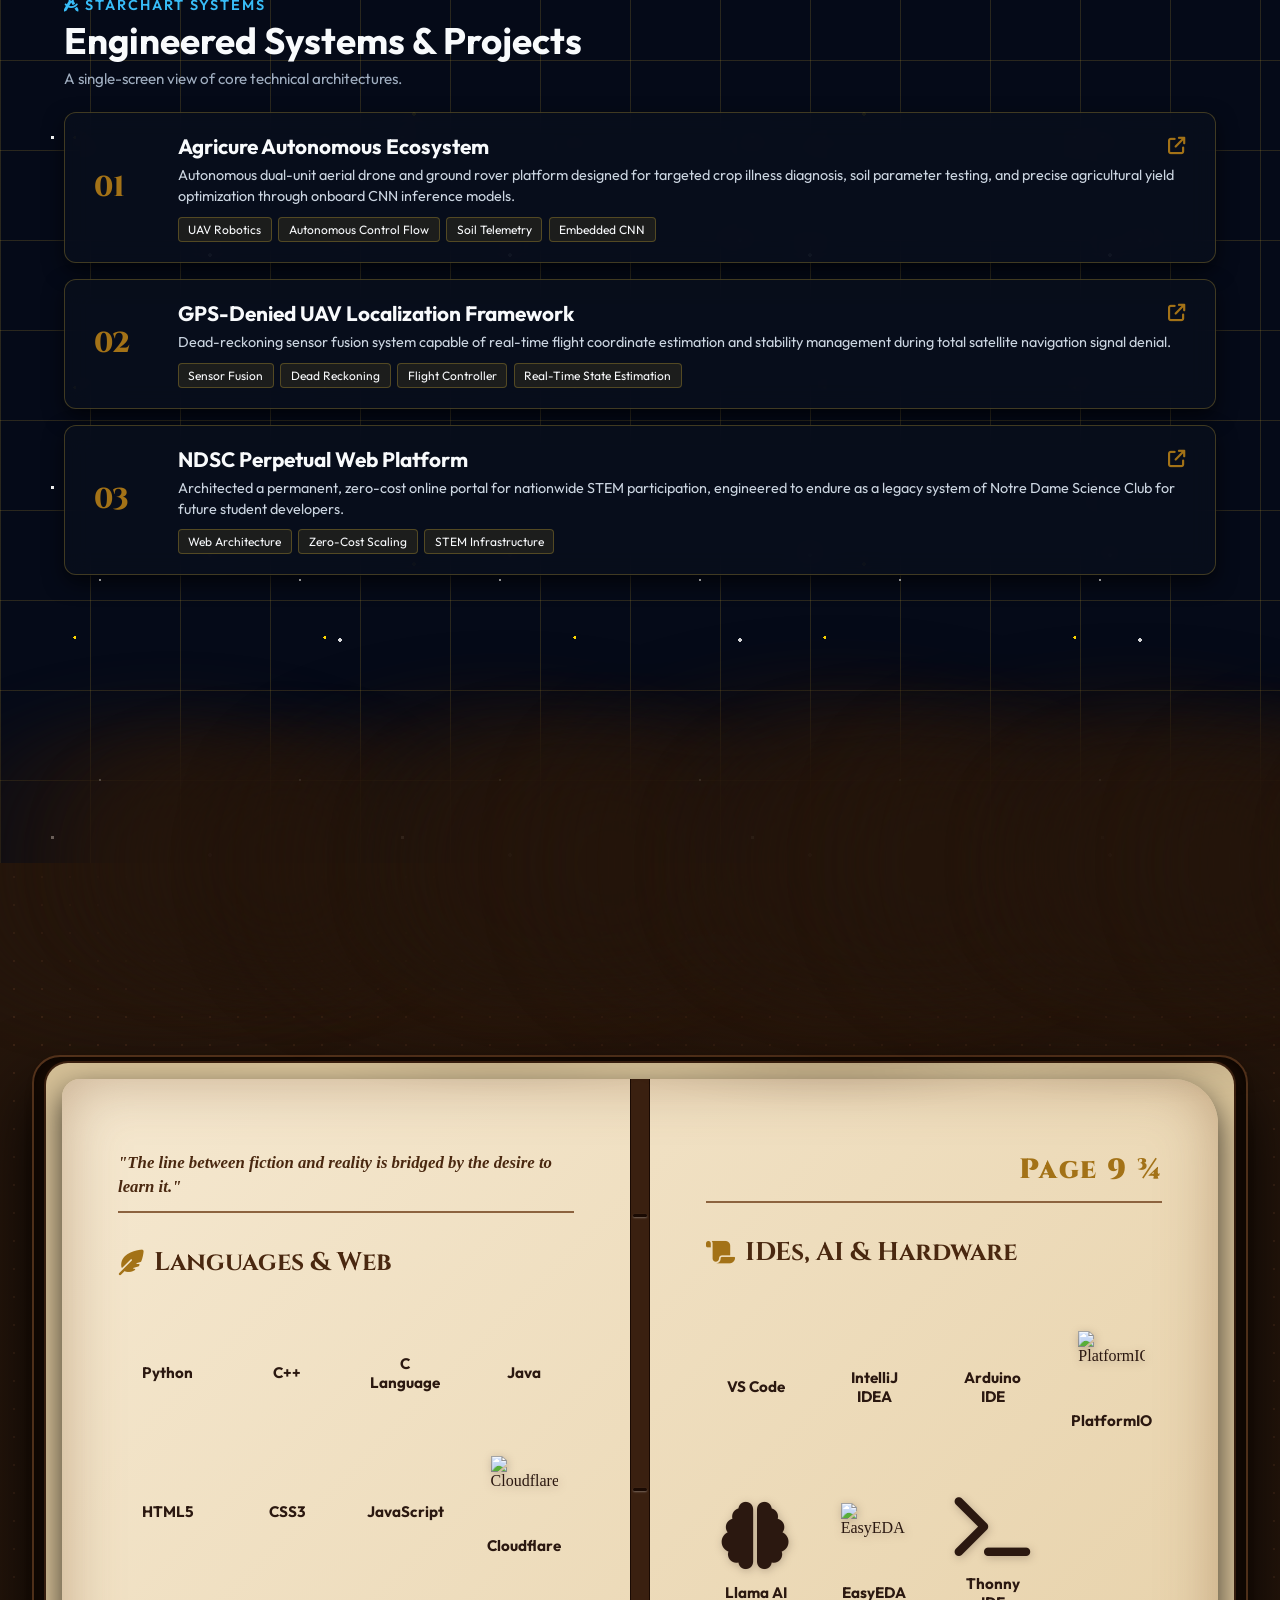
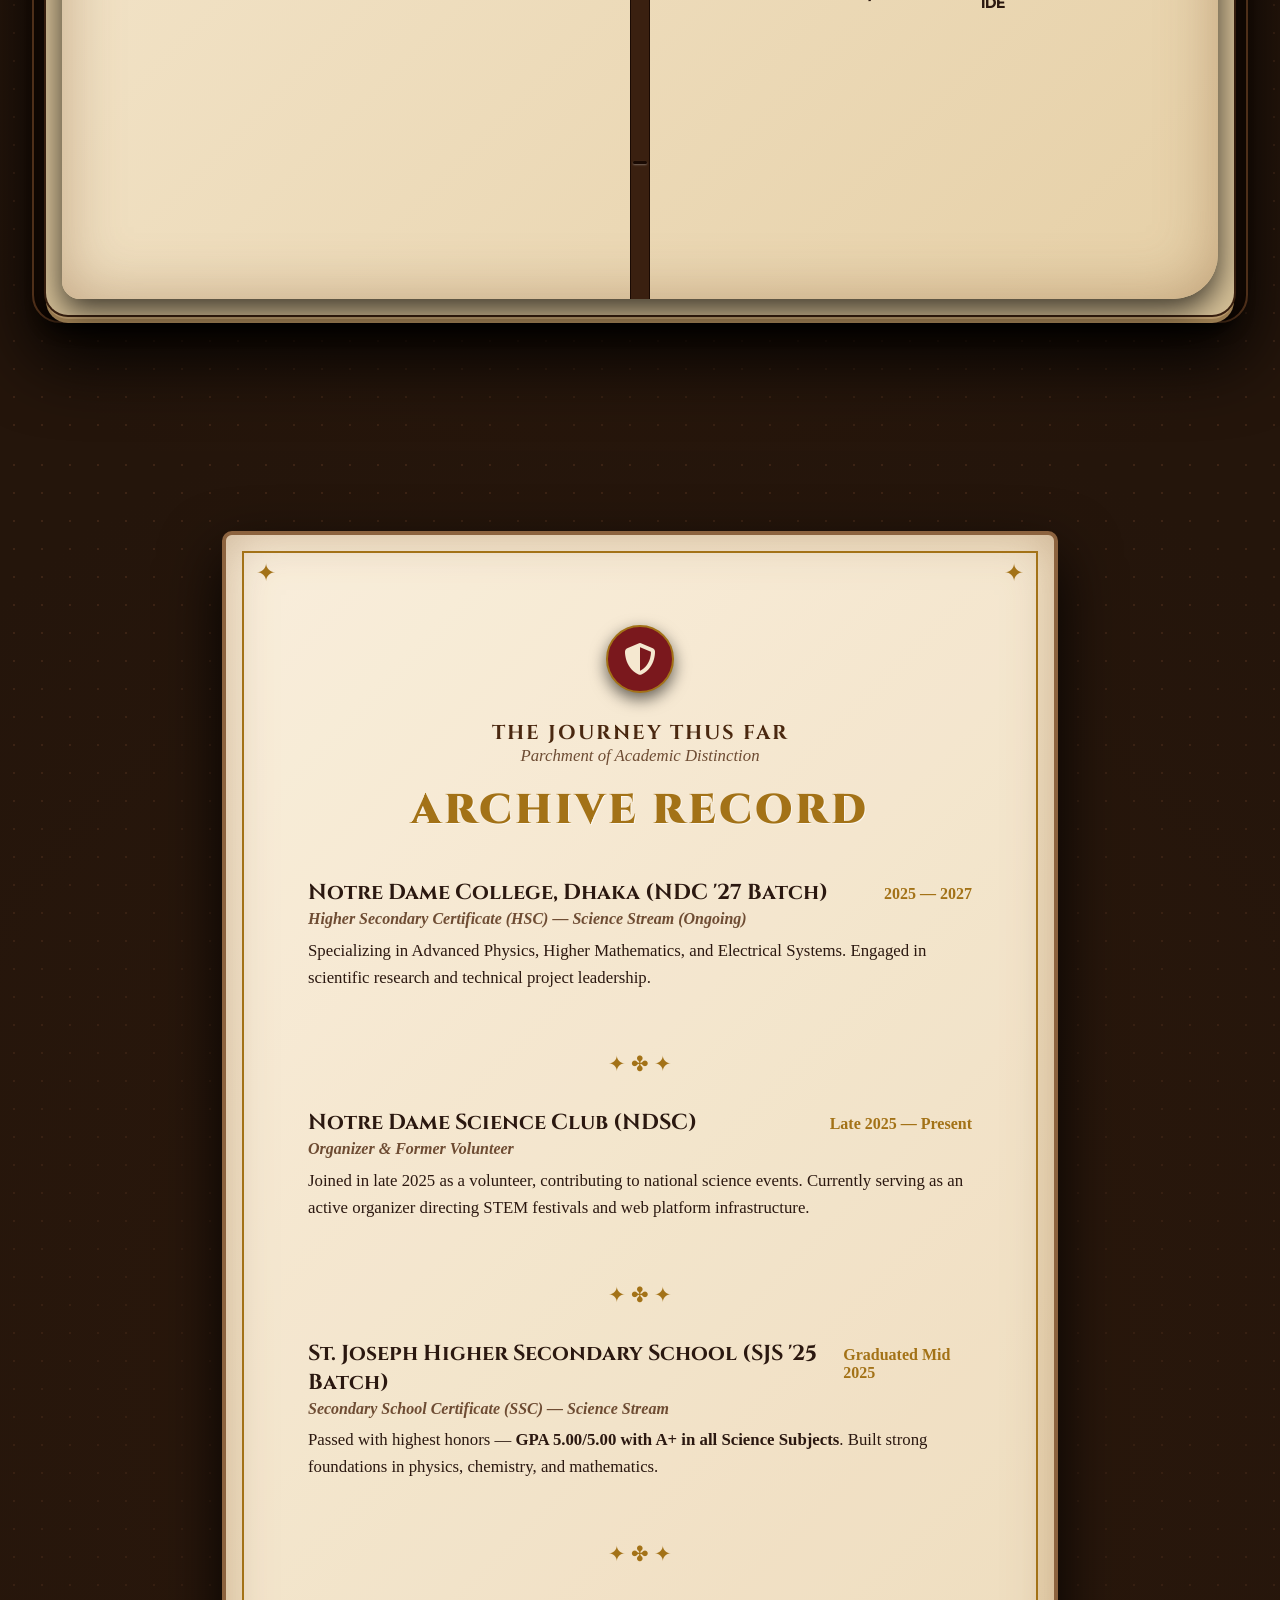
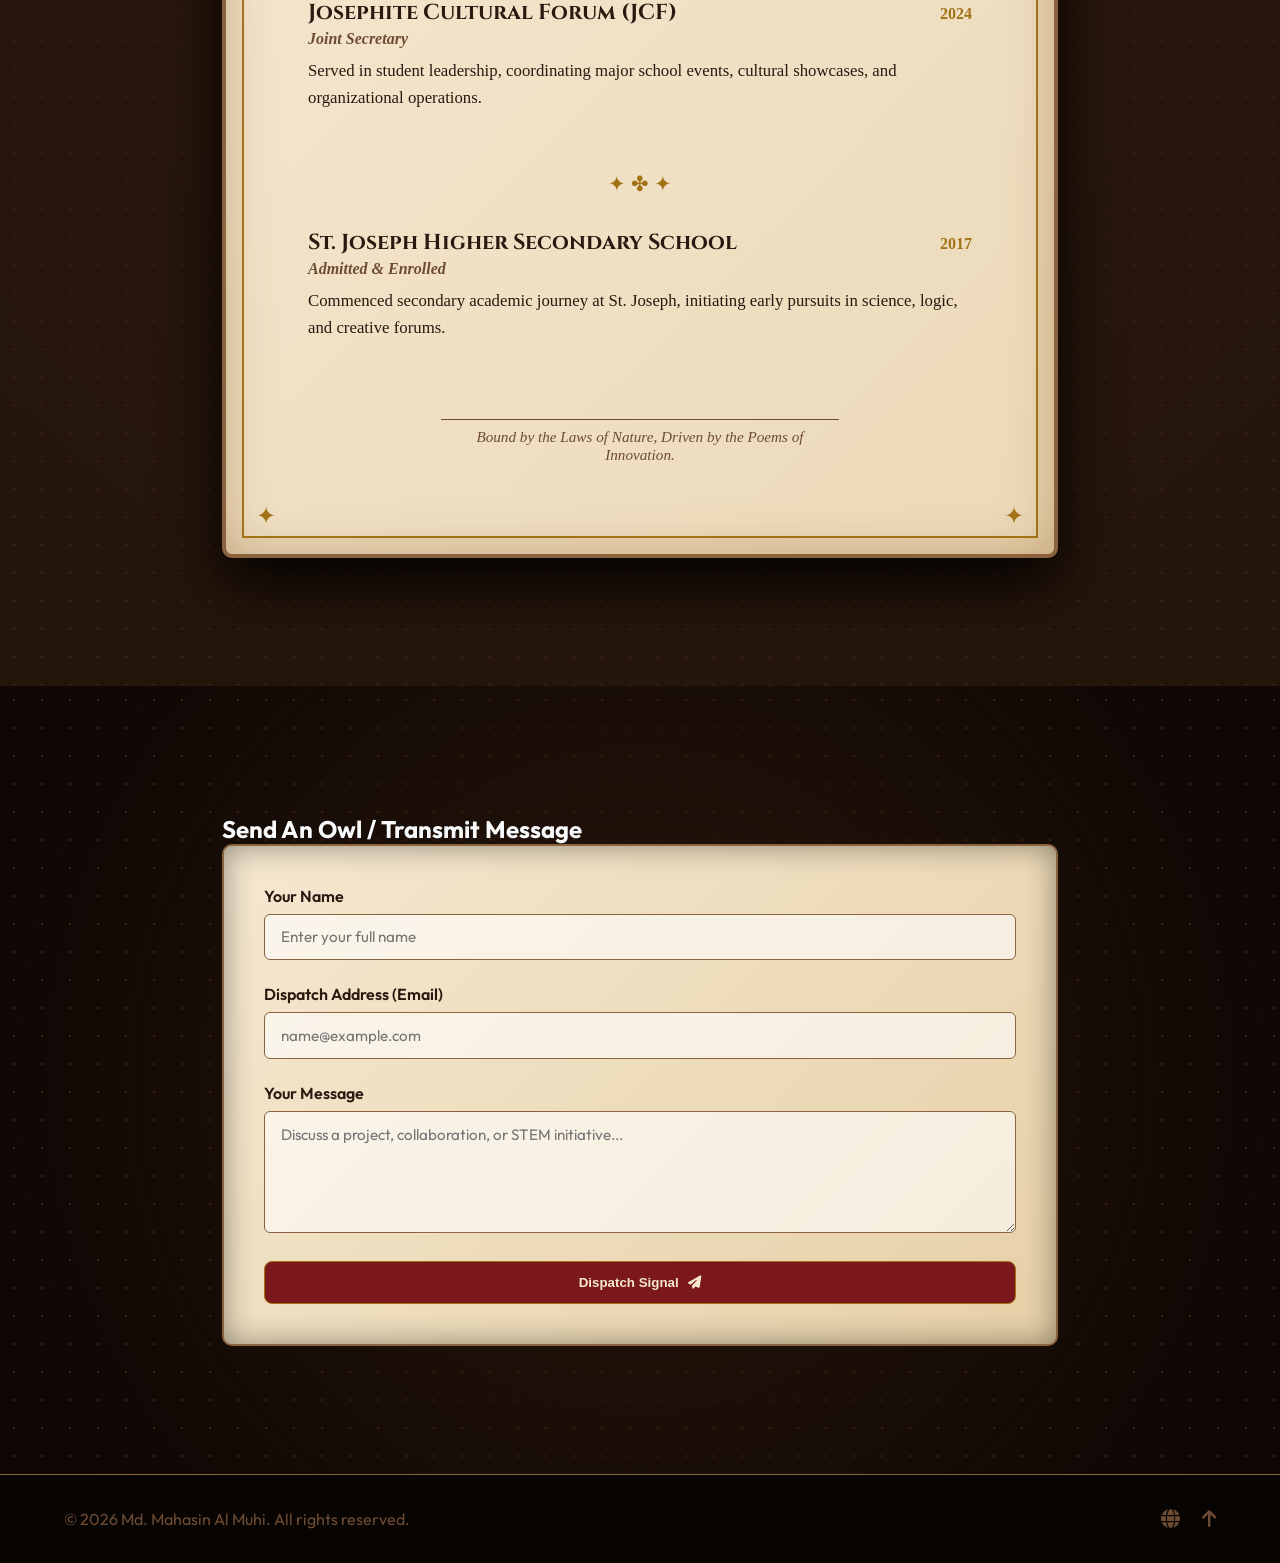
==== commit 303274dc: "complete overhaul" ====
--- a/public/index.html
+++ b/public/index.html
@@ -1,191 +1,581 @@
 <!DOCTYPE html>
 <html lang="en">
 <head>
-<meta charset="UTF-8">
-<meta
-name="viewport"
-content="width=device-width, initial-scale=1.0"
->
-<title>Md. Mahasin Al Muhi | Portfolio</title>
-<!-- Robotic / technical typography -->
-<link rel="preconnect" href="https://fonts.googleapis.com">
-<link rel="preconnect" href="https://fonts.gstatic.com" crossorigin>
-<link
-    href="https://fonts.googleapis.com/css2?family=Orbitron:wght@500;600;700;800&family=Rajdhani:wght@500;600;700&display=swap"
-    rel="stylesheet"
->
-<link
-    rel="stylesheet"
-    href="index.css"
->
+    <meta charset="UTF-8">
+    <meta name="viewport" content="width=device-width, initial-scale=1.0">
+    <title>Md. Mahasin Al Muhi | Portfolio</title>
+    <!-- Font Awesome Icons -->
+    <link rel="stylesheet" href="https://cdnjs.cloudflare.com/ajax/libs/font-awesome/6.4.0/css/all.min.css">
+    <!-- Devicon Vector Icons for Tech Logos -->
+    <link rel="stylesheet" href="https://cdn.jsdelivr.net/gh/devicons/devicon@v2.15.1/devicon.min.css">
+    <!-- Google Fonts -->
+    <link rel="preconnect" href="https://fonts.googleapis.com">
+    <link rel="preconnect" href="https://fonts.gstatic.com" crossorigin>
+    <link href="https://fonts.googleapis.com/css2?family=Cinzel:wght@400;600;700;900&family=IM+Fell+English:ital@0;1&family=Outfit:wght@300;400;500;600;700&family=Space+Grotesk:wght@500;600;700&display=swap" rel="stylesheet">
+    <!-- Style Sheet -->
+    <link rel="stylesheet" href="index.css">
 </head>
 <body>
-<main id="app">
-<section
-    id="hero-section"
-    class="portfolio-section"
->
-    <div id="topology-world">
-    <!-- HERO BACKGROUND VIDEO -->
-    <video
-        id="space-background"
-        autoplay
-        muted
-        loop
-        playsinline
-        preload="metadata"
-    >
-        <source
-            src="assets/nebula.webm"
-            type="video/webm"
-        >
-    </video>
-    <svg
-        id="topology"
-        viewBox="0 0 900 900"
-        preserveAspectRatio="xMidYMid meet"
-        aria-label="Autonomous systems topology"
-    >
-        <defs>
-            <radialGradient
-                id="core-inner-gradient"
-                cx="50%"
-                cy="50%"
-                r="70%"
-            >
-                <stop
-                    offset="0%"
-                    stop-color="#4a3438"
-                />
-                <stop
-                    offset="35%"
-                    stop-color="#302326"
-                />
-                <stop
-                    offset="68%"
-                    stop-color="#171013"
-                />
-                <stop
-                    offset="100%"
-                    stop-color="#080409"
-                />
-            </radialGradient>
-            <!-- RED GLOW -->
-            <filter
-                id="red-glow"
-                x="-100%"
-                y="-100%"
-                width="300%"
-                height="300%"
-            >
-                <feGaussianBlur
-                    stdDeviation="5"
-                    result="blur"
-                />
-                <feMerge>
-                    <feMergeNode in="blur"/>
-                    <feMergeNode in="SourceGraphic"/>
-                </feMerge>
-            </filter>
-            <!-- STRONG RED GLOW -->
-            <filter
-                id="strong-red-glow"
-                x="-100%"
-                y="-100%"
-                width="300%"
-                height="300%"
-            >
-                <feGaussianBlur
-                    stdDeviation="10"
-                    result="blur"
-                />
-                <feMerge>
-                    <feMergeNode in="blur"/>
-                    <feMergeNode in="SourceGraphic"/>
-                </feMerge>
-            </filter>
-            <!-- WHITE GLOW -->
-            <filter
-                id="white-glow"
-                x="-100%"
-                y="-100%"
-                width="300%"
-                height="300%"
-            >
-                <feGaussianBlur
-                    stdDeviation="7"
-                    result="blur"
-                />
-                <feMerge>
-                    <feMergeNode in="blur"/>
-                    <feMergeNode in="SourceGraphic"/>
-                </feMerge>
-            </filter>
-            <!-- BACKGROUND GLOW -->
-            <radialGradient
-                id="background-glow"
-                cx="50%"
-                cy="50%"
-                r="65%"
-            >
-                <stop
-                    offset="0%"
-                    stop-color="#5d0a17"
-                    stop-opacity="0.40"
-                />
-                <stop
-                    offset="50%"
-                    stop-color="#260611"
-                    stop-opacity="0.22"
-                />
-                <stop
-                    offset="100%"
-                    stop-color="#030207"
-                    stop-opacity="0"
-                />
-            </radialGradient>
-        </defs>
-        <!-- FLOOR -->
-        <g id="floor"></g>
-        <!-- REDSTONE -->
-        <g id="redstone-background"></g>
-        <!-- PCB TRACES -->
-        <g id="pcb-traces"></g>
-        <!-- VIAS -->
-        <g id="vias"></g>
-        <!-- OUTER HEXAGON -->
-        <path
-            id="outer-hexagon"
-            d="
-                M 450 90
-                L 760 270
-                L 760 630
-                L 450 810
-                L 140 630
-                L 140 270
-                Z
-            "
-        />
-        <path
-            id="outer-beam"
-            d="
-                M 450 90
-                L 760 270
-                L 760 630
-                L 450 810
-                L 140 630
-                L 140 270
-                Z
-            "
-        />
-        <!-- CONTROL CORE -->
-        <g id="control-core"></g>
-    </svg>
-    <!-- HTML NODE LAYER -->
-    <div id="node-overlay"></div>
-</div>
-</section>
-</main>
-<script src="index.js"></script>
+
+    <!-- Dynamic Canvas Background -->
+    <canvas id="space-canvas"></canvas>
+
+    <!-- Header Navigation -->
+    <header id="main-header">
+        <a href="#about" class="logo">
+            <i class="fa-solid fa-satellite-dish"></i>
+            <span>MAHASIN</span>
+        </a>
+
+        <nav class="desktop-nav">
+            <a href="#about" class="nav-link active" data-nav="about">About</a>
+            <a href="#impact-1" class="nav-link" data-nav="impact">Impact & Achievements</a>
+            <a href="#projects" class="nav-link" data-nav="projects">Projects</a>
+            <a href="#tech-stack" class="nav-link" data-nav="tech-stack">TechBook</a>
+            <a href="#academics" class="nav-link" data-nav="academics">Academics</a>
+            <a href="#contact" class="nav-link" data-nav="contact">Contact</a>
+        </nav>
+
+        <button id="menu-toggle" aria-label="Toggle Navigation Menu">
+            <i class="fa-solid fa-bars"></i>
+        </button>
+    </header>
+
+    <!-- Mobile Navigation Drawer -->
+    <div id="mobile-menu" class="mobile-nav">
+        <a href="#about" class="mobile-link" data-nav="about">About</a>
+        <a href="#impact-1" class="mobile-link" data-nav="impact">Impact</a>
+        <a href="#projects" class="mobile-link" data-nav="projects">Projects</a>
+        <a href="#tech-stack" class="mobile-link" data-nav="tech-stack">TechBook</a>
+        <a href="#academics" class="mobile-link" data-nav="academics">Academics</a>
+        <a href="#contact" class="mobile-link" data-nav="contact">Contact</a>
+    </div>
+
+    <!-- Main Content -->
+    <main>
+
+        <!-- 1. Hero / About Section -->
+        <section id="about" class="hero-section" data-section="about">
+            <div class="hero-full-layout">
+                <div class="hero-col hero-intro">
+                    <span class="badge"><i class="fa-solid fa-microchip"></i> Control Systems & Aerospace Enthusiast</span>
+                    <h1 class="hero-name">Md. Mahasin <span class="highlight">Al Muhi</span></h1>
+                    <div class="intro-paragraph">
+                        <p>
+                            Driven by an insatiable curiosity for how complex systems operate, I engineer solutions at the intersection of <strong>Physics, Electricity, and Control Logic</strong>. My work focuses on designing, coding, and physically constructing autonomous systems including UAVs, planetary rovers, and satellite control frameworks.
+                        </p>
+                    </div>
+                    <div class="hero-actions">
+                        <a href="#impact-1" class="btn btn-primary">Explore Impacts <i class="fa-solid fa-arrow-right"></i></a>
+                        <a href="#contact" class="btn btn-secondary">Get In Touch</a>
+                    </div>
+                </div>
+
+                <div class="hero-col hero-earth-spacer"></div>
+
+                <div class="hero-col hero-profile">
+                    <div class="profile-wrapper">
+                        <div class="profile-image-container">
+                            <img src="your-photo.jpg" alt="Md. Mahasin Al Muhi" class="profile-img">
+                        </div>
+                        <div class="profile-details">
+                            <h3>Md. Mahasin Al Muhi</h3>
+                        </div>
+                    </div>
+                </div>
+            </div>
+            
+            <a href="#impact-1" class="scroll-indicator" aria-label="Scroll Down">
+                <i class="fa-solid fa-chevron-down"></i>
+            </a>
+        </section>
+
+        <!-- 2. Full-Screen Native Web Impacts -->
+        
+        <!-- Impact 1 -->
+        <section id="impact-1" class="fullscreen-impact-page" data-section="impact">
+            <div class="impact-content-wrapper">
+                <div class="impact-section-header">
+                    <span class="achievement-category"><i class="fa-solid fa-bullseye"></i> Track Record</span>
+                    <h2 class="section-title-large">Impact & Key Achievements</h2>
+                </div>
+
+                <div class="impact-header-zone">
+                    <span class="achievement-category"><i class="fa-solid fa-award"></i> Leadership & Representation</span>
+                    <h2 class="impact-headline">47th National Science Week Festival (District Round)</h2>
+                    <p class="institution-tag"><i class="fa-solid fa-building-columns"></i> Notre Dame College, Dhaka</p>
+                </div>
+
+                <div class="impact-body-zone">
+                    <div class="impact-description">
+                        <p>
+                            Contributed to organize the Dhaka District Round of the prestigious 47th National Science Week Festival at Notre Dame College, Dhaka. Representing the institution, I delivered the official keynote address before <strong>Md. Anwar Hossain, Secretary of the Ministry of Science and Technology of Bangladesh.</strong>
+                        </p>
+                        <p>
+                            The address highlighted youth participation in technological innovation, system engineering, and national scientific advancement.
+                        </p>
+                    </div>
+                    <div class="impact-visual-grid">
+                        <div class="full-media-frame">
+                            <img src="assets/national_science_week_speech.jpg" alt="Delivering Keynote Speech" class="media-img">
+                        </div>
+                        <div class="full-media-frame">
+                            <img src="assets/prize_secretary_of_science_tech_ministry.jpg" alt="Presenting Honor" class="media-img">
+                        </div>
+                    </div>
+                </div>
+            </div>
+        </section>
+
+        <!-- Impact 2 -->
+        <section id="impact-2" class="fullscreen-impact-page" data-section="impact">
+            <div class="impact-content-wrapper">
+                <div class="impact-header-zone">
+                    <span class="achievement-category"><i class="fa-solid fa-wheat-awn-circle-exclamation"></i> Innovation & National Recognition</span>
+                    <h2 class="impact-headline">PM Recognition at 'Startup, Science Project & Idea Showcasing 2026'</h2>
+                </div>
+
+                <div class="impact-body-zone">
+                    <div class="impact-description">
+                        <p>
+                            Led the technical architecture and development of <strong>Agricure</strong>, an advanced agricultural intervention ecosystem combining cooperative aerial (UAV) and ground-rover units.
+                        </p>
+                        <p>
+                            The system optimizes crop yield by analyzing soil states and identifying plant diseases early via a custom CNN model. The project garnered high praise from <strong>Prime Minister Tarique Rahman</strong> during our presentation in the National Round.
+                        </p>
+                        <a href="#projects" class="btn btn-primary btn-sm mt-2">Explore System Specifications <i class="fa-solid fa-arrow-down"></i></a>
+                    </div>
+                    <div class="impact-visual-grid">
+                        <div class="full-media-frame">
+                            <img src="assets/agricure-prime_minister.jpg" alt="PM Briefing" class="media-img">
+                        </div>
+                        <div class="full-media-frame">
+                            <img src="assets/national_round_project_idea_showcase.jpg" alt="PM Review" class="media-img">
+                        </div>
+                    </div>
+                </div>
+            </div>
+        </section>
+
+        <!-- Impact 3 -->
+        <section id="impact-3" class="fullscreen-impact-page" data-section="impact">
+            <div class="impact-content-wrapper">
+                <div class="impact-header-zone">
+                    <span class="achievement-category"><i class="fa-solid fa-sitemap"></i> Organizational Equity</span>
+                    <h2 class="impact-headline">Notre Dame Annual Science Festival 2025 & 35th GKC</h2>
+                </div>
+
+                <div class="impact-body-zone">
+                    <div class="impact-description">
+                        <p>
+                            Contributed to organize the nationwide <em>Notre Dame Annual Science Festival 2025 & 35th GKC</em>, mobilizing 18 project teams from Notre Dame College and guiding over 65 science project initiatives from across Bangladesh.
+                        </p>
+                        <p>
+                            To democratize access to STEM, my co-lead and I engineered a sustainable web platform for the Notre Dame Science Club. By removing registration fees and building scalable infrastructure, we established a perpetual, zero-cost portal ensuring future students can compete nationally.
+                        </p>
+                    </div>
+                    <div class="impact-visual-grid triple-grid">
+                        <div class="full-media-frame">
+                            <img src="fest-general.jpg" alt="Festival Overview" class="media-img">
+                        </div>
+                        <div class="full-media-frame">
+                            <img src="guided-project-1.jpg" alt="Mentored Team A" class="media-img">
+                        </div>
+                        <div class="full-media-frame">
+                            <img src="guided-project-2.jpg" alt="Mentored Team B" class="media-img">
+                        </div>
+                    </div>
+                </div>
+            </div>
+        </section>
+
+        <!-- Impact 4 -->
+        <section id="impact-4" class="fullscreen-impact-page" data-section="impact">
+            <div class="impact-content-wrapper">
+                <div class="impact-header-zone">
+                    <span class="achievement-category"><i class="fa-solid fa-rocket"></i> Venture & Technical Mentorship</span>
+                    <h2 class="impact-headline">Co-Founder — Team Nokkhotropoth</h2>
+                </div>
+
+                <div class="impact-body-zone">
+                    <div class="impact-description">
+                        <p>
+                            Co-founded <strong>Team Nokkhotropoth</strong>, an R&D collective dedicated to producing autonomous systems while educating the next wave of engineers. Mentoring 15 students in UAV design, aerodynamic fundamentals, and flight control integration.
+                        </p>
+                        <p>
+                            Developed a <strong>Dead-Reckoning Localization framework for UAVs in GPS-denied environments</strong>, securing <strong>5th Place at the 47th National Science Week</strong>.
+                        </p>
+                        <a href="https://nokkhotropoth.pages.dev" target="_blank" rel="noopener noreferrer" class="btn btn-secondary mt-2">
+                            Visit Official Platform <i class="fa-solid fa-arrow-up-right-from-square"></i>
+                        </a>
+                    </div>
+                    <div class="impact-visual-grid single-grid">
+                        <div class="full-media-frame">
+                            <img src="assets/5th_prize_secretary_of_science_tech_ministry.jpeg" alt="GPS-Denied UAV" class="media-img">
+                        </div>
+                    </div>
+                </div>
+            </div>
+        </section>
+
+        <!-- 3. Projects Section -->
+        <section id="projects" class="vertical-projects-section" data-section="projects">
+
+            <!-- Seamless Section Transition Cloud Divider -->
+            <div class="cloud-transition-bridge">
+                <div class="cloud-puff puff-0"></div>
+                <div class="cloud-puff puff-1"></div>
+                <div class="cloud-puff puff-2"></div>
+                <div class="cloud-puff puff-3"></div>
+                <div class="cloud-puff puff-4"></div>
+                <div class="cloud-puff puff-5"></div>
+                <div class="cloud-puff puff-6"></div>
+                <div class="cloud-puff puff-7"></div>
+                <div class="cloud-puff puff-8"></div>
+                <div class="cloud-puff puff-9"></div>
+                <div class="cloud-puff puff-10"></div>
+            </div>
+
+            <div class="vertical-projects-container">
+                <div class="section-intro">
+                    <span class="achievement-category"><i class="fa-solid fa-compass-drafting"></i> Starchart Systems</span>
+                    <h2 class="section-headline">Engineered Systems & Projects</h2>
+                    <p class="section-subtext">A single-screen view of core technical architectures.</p>
+                </div>
+
+                <div class="vertical-projects-list">
+                    
+                    <!-- Vertical Project Row 1 -->
+                    <div class="vertical-project-row">
+                        <div class="project-number">01</div>
+                        <div class="project-info">
+                            <div class="project-title-bar">
+                                <h3>Agricure Autonomous Ecosystem</h3>
+                                <a href="https://nokkhotropoth.pages.dev" target="_blank" aria-label="Visit Project"><i class="fa-solid fa-arrow-up-right-from-square"></i></a>
+                            </div>
+                            <p class="project-summary">
+                                Autonomous dual-unit aerial drone and ground rover platform designed for targeted crop illness diagnosis, soil parameter testing, and precise agricultural yield optimization through onboard CNN inference models.
+                            </p>
+                            <div class="tech-tags">
+                                <span class="tag">UAV Robotics</span>
+                                <span class="tag">Autonomous Control Flow</span>
+                                <span class="tag">Soil Telemetry</span>
+                                <span class="tag">Embedded CNN</span>
+                            </div>
+                        </div>
+                    </div>
+
+                    <!-- Vertical Project Row 2 -->
+                    <div class="vertical-project-row">
+                        <div class="project-number">02</div>
+                        <div class="project-info">
+                            <div class="project-title-bar">
+                                <h3>GPS-Denied UAV Localization Framework</h3>
+                                <a href="https://nokkhotropoth.pages.dev" target="_blank" aria-label="Visit Project"><i class="fa-solid fa-arrow-up-right-from-square"></i></a>
+                            </div>
+                            <p class="project-summary">
+                                Dead-reckoning sensor fusion system capable of real-time flight coordinate estimation and stability management during total satellite navigation signal denial.
+                            </p>
+                            <div class="tech-tags">
+                                <span class="tag">Sensor Fusion</span>
+                                <span class="tag">Dead Reckoning</span>
+                                <span class="tag">Flight Controller</span>
+                                <span class="tag">Real-Time State Estimation</span>
+                            </div>
+                        </div>
+                    </div>
+
+                    <!-- Vertical Project Row 3 -->
+                    <div class="vertical-project-row">
+                        <div class="project-number">03</div>
+                        <div class="project-info">
+                            <div class="project-title-bar">
+                                <h3>NDSC Perpetual Web Platform</h3>
+                                <a href="https://ndscbd.net" target="_blank" aria-label="Visit Project"><i class="fa-solid fa-arrow-up-right-from-square"></i></a>
+                            </div>
+                            <p class="project-summary">
+                                Architected a permanent, zero-cost online portal for nationwide STEM participation, engineered to endure as a legacy system of Notre Dame Science Club for future student developers.
+                            </p>
+                            <div class="tech-tags">
+                                <span class="tag">Web Architecture</span>
+                                <span class="tag">Zero-Cost Scaling</span>
+                                <span class="tag">STEM Infrastructure</span>
+                            </div>
+                        </div>
+                    </div>
+
+                </div>
+            </div>
+        </section>
+
+        <!-- 4. Vintage Open Grimoire Tech Stack (Authentic Parchment Book Spread) -->
+        <section id="tech-stack" class="vintage-section" data-section="tech-stack">
+            
+            <!-- Cloud Transition Bridge from Starchart to Grimoire -->
+            <div class="cloud-transition-bridge">
+                <div class="cloud-puff puff-0"></div>
+                <div class="cloud-puff puff-1"></div>
+                <div class="cloud-puff puff-2"></div>
+                <div class="cloud-puff puff-3"></div>
+                <div class="cloud-puff puff-4"></div>
+                <div class="cloud-puff puff-5"></div>
+                <div class="cloud-puff puff-6"></div>
+                <div class="cloud-puff puff-7"></div>
+                <div class="cloud-puff puff-8"></div>
+                <div class="cloud-puff puff-9"></div>
+                <div class="cloud-puff puff-10"></div>
+            </div>
+
+            <div class="vintage-container">
+                <div class="grimoire-book-wrapper">
+                    
+                    <!-- Leather Book Cover Backdrop with Stacked Paper Margins -->
+                    <div class="real-book-spine-cover"></div>
+                    
+                    <div class="grimoire-real-book">
+                        
+                        <!-- Left Page -->
+                        <div class="grimoire-page page-left">
+                            <div class="page-header">
+                                <p class="hp-motto-quote">"The line between fiction and reality is bridged by the desire to learn it."</p>
+                            </div>
+
+                            <div class="page-heading">
+                                <h2><i class="fa-solid fa-feather-pointed"></i> Languages & Web</h2>
+                            </div>
+
+                            <!-- Left Page Grid (8 Large Tool Icons) -->
+                            <div class="tech-logo-grid">
+                                <div class="tech-logo-item">
+                                    <i class="devicon-python-plain colored"></i>
+                                    <span>Python</span>
+                                </div>
+                                <div class="tech-logo-item">
+                                    <i class="devicon-cplusplus-plain colored"></i>
+                                    <span>C++</span>
+                                </div>
+                                <div class="tech-logo-item">
+                                    <i class="devicon-c-plain colored"></i>
+                                    <span>C Language</span>
+                                </div>
+                                <div class="tech-logo-item">
+                                    <i class="devicon-java-plain colored"></i>
+                                    <span>Java</span>
+                                </div>
+                                <div class="tech-logo-item">
+                                    <i class="devicon-html5-plain colored"></i>
+                                    <span>HTML5</span>
+                                </div>
+                                <div class="tech-logo-item">
+                                    <i class="devicon-css3-plain colored"></i>
+                                    <span>CSS3</span>
+                                </div>
+                                <div class="tech-logo-item">
+                                    <i class="devicon-javascript-plain colored"></i>
+                                    <span>JavaScript</span>
+                                </div>
+                                <div class="tech-logo-item">
+                                    <img src="https://cdn.simpleicons.org/cloudflare/f38020" alt="Cloudflare" class="svg-tech-icon">
+                                    <span>Cloudflare</span>
+                                </div>
+                            </div>
+                        </div>
+
+                        <!-- Realistic Middle Spine Fold & Binding -->
+                        <div class="grimoire-center-binding">
+                            <div class="binding-stitch"></div>
+                            <div class="binding-stitch"></div>
+                            <div class="binding-stitch"></div>
+                        </div>
+
+                        <!-- Right Page -->
+                        <div class="grimoire-page page-right">
+                            <div class="page-header right-header">
+                                <span class="hp-page-number">Page 9 ¾</span>
+                            </div>
+
+                            <div class="page-heading">
+                                <h2><i class="fa-solid fa-scroll"></i> IDEs, AI & Hardware</h2>
+                            </div>
+
+                            <!-- Right Page Grid (7 Large Tool Icons) -->
+                            <div class="tech-logo-grid">
+                                <div class="tech-logo-item">
+                                    <i class="devicon-vscode-plain colored"></i>
+                                    <span>VS Code</span>
+                                </div>
+                                <div class="tech-logo-item">
+                                    <i class="devicon-intellij-plain colored"></i>
+                                    <span>IntelliJ IDEA</span>
+                                </div>
+                                <div class="tech-logo-item">
+                                    <i class="devicon-arduino-plain colored"></i>
+                                    <span>Arduino IDE</span>
+                                </div>
+                                <div class="tech-logo-item">
+                                    <img src="https://cdn.simpleicons.org/platformio/1e88e5" alt="PlatformIO" class="svg-tech-icon">
+                                    <span>PlatformIO</span>
+                                </div>
+                                <div class="tech-logo-item">
+                                    <i class="fa-solid fa-brain ink-icon"></i>
+                                    <span>Llama AI</span>
+                                </div>
+                                <div class="tech-logo-item">
+                                    <img src="https://cdn.simpleicons.org/easyeda/2b1810" alt="EasyEDA" class="svg-tech-icon">
+                                    <span>EasyEDA</span>
+                                </div>
+                                <div class="tech-logo-item">
+                                    <i class="fa-solid fa-terminal ink-icon"></i>
+                                    <span>Thonny IDE</span>
+                                </div>
+                            </div>
+                        </div>
+
+                    </div>
+                </div>
+            </div>
+        </section>
+
+        <!-- 5. Academic Background (Official Vintage Certificate Theme) -->
+        <section id="academics" class="vintage-section hp-academic-theme" data-section="academics">
+            <div class="vintage-container max-w-narrow">
+                <div class="hogwarts-certificate">
+                    
+                    <!-- Decorative Certificate Ornate Border -->
+                    <div class="cert-border-inner">
+                        <div class="cert-corner corner-tl">✦</div>
+                        <div class="cert-corner corner-tr">✦</div>
+                        <div class="cert-corner corner-bl">✦</div>
+                        <div class="cert-corner corner-br">✦</div>
+
+                        <div class="wax-seal">
+                            <i class="fa-solid fa-shield-halved"></i>
+                        </div>
+                        
+                        <p class="cert-institution">The Journey thus far</p>
+                        <span class="cert-subtitle">Parchment of Academic Distinction</span>
+                        
+                        <h2 class="cert-title">Archive Record</h2>
+
+                        <!-- Entry 1: NDC HSC -->
+                        <div class="academic-entry">
+                            <div class="academic-header">
+                                <h3>Notre Dame College, Dhaka (NDC '27 Batch)</h3>
+                                <span class="academic-year">2025 — 2027</span>
+                            </div>
+                            <p class="academic-degree">Higher Secondary Certificate (HSC) — Science Stream (Ongoing)</p>
+                            <p class="academic-desc">
+                                Specializing in Advanced Physics, Higher Mathematics, and Electrical Systems. Engaged in scientific research and technical project leadership.
+                            </p>
+                        </div>
+
+                        <div class="hp-divider">✦ ✤ ✦</div>
+
+                        <!-- Entry 2: NDSC -->
+                        <div class="academic-entry">
+                            <div class="academic-header">
+                                <h3>Notre Dame Science Club (NDSC)</h3>
+                                <span class="academic-year">Late 2025 — Present</span>
+                            </div>
+                            <p class="academic-degree">Organizer & Former Volunteer</p>
+                            <p class="academic-desc">
+                                Joined in late 2025 as a volunteer, contributing to national science events. Currently serving as an active organizer directing STEM festivals and web platform infrastructure.
+                            </p>
+                        </div>
+
+                        <div class="hp-divider">✦ ✤ ✦</div>
+
+                        <!-- Entry 3: SJS SSC -->
+                        <div class="academic-entry">
+                            <div class="academic-header">
+                                <h3>St. Joseph Higher Secondary School (SJS '25 Batch)</h3>
+                                <span class="academic-year">Graduated Mid 2025</span>
+                            </div>
+                            <p class="academic-degree">Secondary School Certificate (SSC) — Science Stream</p>
+                            <p class="academic-desc">
+                                Passed with highest honors — <strong>GPA 5.00/5.00 with A+ in all Science Subjects</strong>. Built strong foundations in physics, chemistry, and mathematics.
+                            </p>
+                        </div>
+
+                        <div class="hp-divider">✦ ✤ ✦</div>
+
+                        <!-- Entry 4: JCF -->
+                        <div class="academic-entry">
+                            <div class="academic-header">
+                                <h3>Josephite Cultural Forum (JCF)</h3>
+                                <span class="academic-year">2024</span>
+                            </div>
+                            <p class="academic-degree">Joint Secretary</p>
+                            <p class="academic-desc">
+                                Served in student leadership, coordinating major school events, cultural showcases, and organizational operations.
+                            </p>
+                        </div>
+
+                        <div class="hp-divider">✦ ✤ ✦</div>
+
+                        <!-- Entry 5: SJS Admission -->
+                        <div class="academic-entry">
+                            <div class="academic-header">
+                                <h3>St. Joseph Higher Secondary School</h3>
+                                <span class="academic-year">2017</span>
+                            </div>
+                            <p class="academic-degree">Admitted & Enrolled</p>
+                            <p class="academic-desc">
+                                Commenced secondary academic journey at St. Joseph, initiating early pursuits in science, logic, and creative forums.
+                            </p>
+                        </div>
+
+                        <div class="cert-signature-block">
+                            <div class="sig-line">
+                                <span>Bound by the Laws of Nature, Driven by the Poems of Innovation.</span>
+                            </div>
+                        </div>
+                    </div>
+
+                </div>
+            </div>
+        </section>
+
+        <!-- 6. Contact Section -->
+        <section id="contact" class="vintage-section contact-vintage" data-section="contact">
+            <div class="vintage-container max-w-narrow">
+                <h2 class="section-title center hp-title">Send An Owl / Transmit Message</h2>
+                <div class="vintage-form-container">
+                    <form id="contact-form">
+                        <div class="form-group">
+                            <label for="name">Your Name</label>
+                            <input type="text" id="name" required placeholder="Enter your full name">
+                        </div>
+                        <div class="form-group">
+                            <label for="email">Dispatch Address (Email)</label>
+                            <input type="email" id="email" required placeholder="name@example.com">
+                        </div>
+                        <div class="form-group">
+                            <label for="message">Your Message</label>
+                            <textarea id="message" rows="5" required placeholder="Discuss a project, collaboration, or STEM initiative..."></textarea>
+                        </div>
+                        <button type="submit" class="btn btn-primary full-width vintage-btn">Dispatch Signal <i class="fa-solid fa-paper-plane"></i></button>
+                    </form>
+                </div>
+            </div>
+        </section>
+
+    </main>
+
+    <!-- Footer -->
+    <footer>
+        <div class="footer-content">
+            <p>&copy; 2026 Md. Mahasin Al Muhi. All rights reserved.</p>
+            <div class="social-links">
+                <a href="https://nokkhotropoth.pages.dev" target="_blank" aria-label="Nokkhotropoth"><i class="fa-solid fa-globe"></i></a>
+                <a href="#about" aria-label="Top"><i class="fa-solid fa-arrow-up"></i></a>
+            </div>
+        </div>
+    </footer>
+
+    <!-- Three.js Engine -->
+    <script src="https://cdnjs.cloudflare.com/ajax/libs/three.js/r128/three.min.js"></script>
+    <!-- Main Script -->
+    <script src="index.js"></script>
 </body>
-</html>
+</html>
--- a/public/index.css
+++ b/public/index.css
@@ -1,578 +1,942 @@
-/* ============================================================
-GLOBAL RESET
-============================================================ */
+/* --- Root Variables --- */
+:root {
+    --bg-dark: #030712;
+    --card-border: rgba(255, 255, 255, 0.12);
+    --primary: #38bdf8;
+    --primary-glow: rgba(56, 189, 248, 0.35);
+    --accent: #818cf8;
+    --text-main: #f8fafc;
+    --text-muted: #94a3b8;
+    --header-height: 70px;
+
+    /* Constellation & Starchart Palette */
+    --navy-ink: #050a18;
+    --navy-cloud-dark: #02050e;
+    --navy-cloud-mid: #07132b;
+    --navy-cloud-front: #0d1b3a;
+    --gold-constellation: rgba(212, 175, 55, 0.18);
+    --gold-star: #ffd700;
+
+    /* Authentic Warm Mahogany & Rusted Parchment Palette */
+    --parchment-bg: #24150b;
+    --parchment-paper-top: #f5e8d0;
+    --parchment-paper-bottom: #e6d0a7;
+    --parchment-border: #8c633f;
+    --ink-dark: #2b1810;
+    --ink-muted: #6e4c33;
+    --ink-header: #4a2810;
+    --gold-accent: #a37217;
+    --burgundy-seal: #7a181d;
+}
+
+/* --- Global Reset --- */
 * {
-  box-sizing: border-box;
-  margin: 0;
-  padding: 0;
-  }
+    margin: 0;
+    padding: 0;
+    box-sizing: border-box;
+}
+
 html {
-width: 100%;
-height: 100%;
-background: #030207;
-scroll-behavior: smooth;
-}
+    scroll-behavior: smooth;
+    font-family: 'Outfit', sans-serif;
+    background-color: var(--bg-dark);
+    color: var(--text-main);
+    overflow-x: hidden;
+}
+
 body {
-width: 100%;
-height: 100%;
-background: #030207;
-color: white;
-font-family:
-"Rajdhani",
-"Courier New",
-monospace;
-overflow: hidden;
-}
-/* ============================================================
-APPLICATION
-============================================================ */
-#app {
-position: relative;
-width: 100%;
-height: 100dvh;
-background: #030207;
-}
-/* ============================================================
-HERO SECTION
-============================================================ */
-#hero-section {
-position: relative;
-width: 100%;
-height: 100dvh;
-min-height: 600px;
-overflow: hidden;
-}
-#topology-world {
-position: relative;
-width: 100%;
-height: 100%;
-overflow: hidden;
-}
-/* ============================================================
-HERO BACKGROUND VIDEO
-============================================================ */
-#space-background {
-position: absolute;
-inset: 0;
-width: 100%;
-height: 100%;
-object-fit: cover;
-opacity: 1;
-filter:
-saturate(1.2)
-contrast(1.1)
-brightness(1.0);
-z-index: 0;
-pointer-events: none;
-}
-/* ============================================================
-SVG
-============================================================ */
-#topology {
-position: absolute;
-inset: 0;
-width: 100%;
-height: 100%;
-z-index: 1;
-}
-/* ============================================================
-FLOOR
-============================================================ */
-#floor {
-opacity: 0.35;
-}
-.stone-tile {
-fill: #111015;
-stroke: #19151c;
-stroke-width: 2;
-}
-.stone-crack {
-fill: none;
-stroke: #242027;
-stroke-width: 2;
-opacity: 0.65;
-}
-/* ============================================================
-PCB TRACES
-============================================================ */
-.pcb-trace-base {
-fill: none;
-stroke: #18050b;
-stroke-width: 15;
-stroke-linecap: round;
-stroke-linejoin: round;
-}
-.pcb-trace {
-fill: none;
-stroke: #a20e1e;
-stroke-width: 5;
-stroke-linecap: round;
-stroke-linejoin: round;
-filter:
-url("#red-glow");
-transition:
-stroke 0.25s ease,
-stroke-width 0.25s ease,
-filter 0.25s ease;
-}
-.pcb-trace.hovered {
-stroke: #ffffff;
-stroke-width: 7;
-filter:
-url("#white-glow");
-}
-/* ============================================================
-VIAS
-============================================================ */
-.pcb-via-outer {
-fill: #080509;
-stroke: #850c19;
-stroke-width: 5;
-filter:
-url("#red-glow");
-}
-.pcb-via-inner {
-fill: #ff2038;
-opacity: 0.9;
-}
-/* ============================================================
-OUTER HEXAGON
-============================================================ */
-#outer-hexagon {
-fill: none;
-stroke: #310812;
-stroke-width: 2;
-opacity: 0.65;
-}
-/* ============================================================
-OUTER MOVING BEAM
-============================================================ */
-#outer-beam {
-fill: none;
-stroke: white;
-stroke-width: 8;
-stroke-linecap: round;
-stroke-linejoin: round;
-stroke-dasharray:
-130 5000;
-filter:
-url("#white-glow");
-animation:
-beam-clockwise 3.2s linear infinite;
-}
-@keyframes beam-clockwise {
-from {
-stroke-dashoffset: 0;
-}
-to {
-stroke-dashoffset: -2300;
-}
-}
-/* ============================================================
-HTML NODE OVERLAY
-============================================================ */
-#node-overlay {
-position: absolute;
-inset: 0;
-width: 100%;
-height: 100%;
-pointer-events: none;
-z-index: 2;
-}
-/* ============================================================
-NODE CONTAINER
-============================================================ */
-.html-node {
-position: absolute;
-width: 156px;
-height: 156px;
-transform-origin:
-center center;
-pointer-events: auto;
-cursor: pointer;
-}
-/* ============================================================
-NODE HEXAGON
-============================================================ */
-.html-node-hex {
-position: absolute;
-left: 0;
-top: 0;
-width: 156px;
-height: 156px;
-transform:none;
-clip-path:
-polygon(
-50% 0%,
-93.3% 25%,
-93.3% 75%,
-50% 100%,
-6.7% 75%,
-6.7% 25%
-);
--webkit-clip-path:
-polygon(
-50% 0%,
-93.3% 25%,
-93.3% 75%,
-50% 100%,
-6.7% 75%,
-6.7% 25%
-);
-background:
-linear-gradient(
-145deg,
-#250811 0%,
-#10050a 48%,
-#22060e 100%
-);
-border: none;
-display: flex;
-align-items: center;
-justify-content: center;
-text-align: center;
-overflow: hidden;
-filter:
-drop-shadow(
-0 0 5px #6e0d1c
-);
-transition:
-filter 0.25s ease,
-transform 0.25s ease;
-}
-/* ============================================================
-NODE HEX BORDER
-============================================================ */
-.html-node-hex::before {
-content: "";
-position: absolute;
-inset: 0;
-background:
-linear-gradient(
-135deg,
-#c01730,
-#5e0a17 45%,
-#a91428
-);
-clip-path:
-polygon(
-50% 0%,
-93.3% 25%,
-93.3% 75%,
-50% 100%,
-6.7% 75%,
-6.7% 25%
-);
--webkit-clip-path:
-polygon(
-50% 0%,
-93.3% 25%,
-93.3% 75%,
-50% 100%,
-6.7% 75%,
-6.7% 25%
-);
-z-index: 0;
-}
-/* ============================================================
-NODE INNER DARK HEX
-============================================================ */
-.html-node-hex::after {
-content: "";
-position: absolute;
-left: 5px;
-right: 5px;
-top: 5px;
-bottom: 5px;
-background:
-radial-gradient(
-circle at center,
-#4a3438 0%,
-#302326 35%,
-#171013 68%,
-#080409 100%
-);
-clip-path:
-polygon(
-50% 0%,
-93.3% 25%,
-93.3% 75%,
-50% 100%,
-6.7% 75%,
-6.7% 25%
-);
--webkit-clip-path:
-polygon(
-50% 0%,
-93.3% 25%,
-93.3% 75%,
-50% 100%,
-6.7% 75%,
-6.7% 25%
-);
-z-index: 1;
-}
-/* ============================================================
-NODE LABEL
-============================================================ */
-.html-node-label {
-position: relative;
-z-index: 3;
-width: 115px;
-color: white;
-font-family:
-"Orbitron",
-"Rajdhani",
-sans-serif;
-font-size: 12px;
-line-height: 1.45;
-font-weight: 700;
-letter-spacing: 2px;
-text-align: center;
-text-transform: uppercase;
-text-shadow:
-0 0 5px #030207,
-0 0 10px #030207,
-0 0 14px rgba(255, 255, 255, 0.35);
-}
-/* ============================================================
-NODE LED
-============================================================ */
-.html-node-led {
-position: absolute;
-right: 24px;
-bottom: 27px;
-width: 8px;
-height: 8px;
-border-radius: 50%;
-background: #ff1935;
-box-shadow:
-0 0 5px #ff1935,
-0 0 12px #ff1935;
-z-index: 4;
-animation:
-node-led-pulse 2s ease-in-out infinite;
-}
-@keyframes node-led-pulse {
-0%,
-100% {
-opacity: 0.35;
-}
-50% {
-opacity: 1;
-}
-}
-/* ============================================================
-NODE HOVER
-============================================================ */
-.html-node:hover .html-node-hex {
-filter:
-drop-shadow(
-0 0 8px #f02b43
-);
-}
-.html-node:hover .html-node-label {
-color: #ff5265;
-text-shadow:
-0 0 6px #ff1935,
-0 0 12px #ff1935;
-}
-/* ============================================================
-ACTIVE NODE
-============================================================ */
-.html-node.active .html-node-hex {
-filter:
-drop-shadow(
-0 0 12px white
-);
-}
-.html-node.active .html-node-label {
-color: white;
-text-shadow:
-0 0 6px white,
-0 0 14px #ff1935;
-}
-/* ============================================================
-CONTROL CORE
-============================================================ */
-.core-hex {
-fill:
-rgba(35, 5, 14, 0.94);
-stroke:
-#b5152a;
-stroke-width:
-5;
-filter:
-url("#red-glow");
-}
-.core-inner-hex {
-fill:
-    url("#core-inner-gradient");
-stroke:
-    #5c0b17;
-stroke-width:
-    2;
-}
-.core-status {
-fill:
-#ff3348;
-font-family:
-"Orbitron",
-sans-serif;
-font-size:
-12px;
-letter-spacing:
-5px;
-text-anchor:
-middle;
-}
-.core-name {
-fill:
-white;
-font-family:
-"Orbitron",
-sans-serif;
-font-size:
-30px;
-font-weight:
-bold;
-letter-spacing:
-6px;
-text-anchor:
-middle;
-filter:
-url("#white-glow");
-}
-.core-divider {
-stroke:
-#b91429;
-stroke-width:
-2;
-filter:
-url("#red-glow");
-}
-.core-description {
-fill:
-#b04b5b;
-font-family:
-"Rajdhani",
-sans-serif;
-font-size:
-12px;
-letter-spacing:
-2px;
-text-anchor:
-middle;
-}
-/* ============================================================
-CLICKABLE CORE
-============================================================ */
-.clickable-core {
-cursor: pointer;
-}
-.clickable-core .core-hex,
-.clickable-core .core-inner-hex {
-transition:
-stroke 0.25s ease,
-filter 0.25s ease;
-}
-.clickable-core:hover .core-hex {
-stroke: #ffffff;
-filter:
-url("#white-glow");
-}
-.clickable-core:hover .core-inner-hex {
-stroke: #ffffff;
-}
-.clickable-core.core-selected .core-hex {
-stroke: #ffffff;
-filter:
-url("#white-glow");
-}
-/* ============================================================
-TABLET
-============================================================ */
-@media (max-width: 900px) {
-#hero-section {
-min-height: 520px;
-}
-.html-node-label {
-width: 108px;
-font-size: 11px;
-letter-spacing:
-1.6px;
-}
-.core-name {
-font-size: 27px;
-}
-}
-/* ============================================================
-MOBILE
-============================================================ */
-@media (max-width: 700px) {
-#hero-section {
-min-height: 500px;
-}
-.html-node-label {
-width: 105px;
-font-size: 10px;
-letter-spacing:
-1.5px;
-}
-.core-name {
-font-size: 24px;
-}
-.core-status {
-font-size: 10px;
-}
-.core-description {
-font-size: 10px;
-}
-}
-/* ============================================================
-SMALL MOBILE
-============================================================ */
-@media (max-width: 480px) {
-#hero-section {
-min-height: 460px;
-}
-.html-node-label {
-width: 96px;
-font-size: 9px;
-letter-spacing:
-1.2px;
-}
-.html-node-led {
-right: 21px;
-bottom: 24px;
-width: 7px;
-height: 7px;
-}
-.core-name {
-font-size: 21px;
-letter-spacing:
-4px;
-}
-.core-status {
-font-size: 9px;
-letter-spacing:
-3px;
-}
-.core-description {
-font-size: 9px;
-letter-spacing:
-1px;
-}
-}
-/* ============================================================
-REDUCE MOTION
-============================================================ */
-@media (prefers-reduced-motion: reduce) {
-html {
-scroll-behavior: auto;
-}
-#outer-beam,
-.html-node-led {
-animation: none;
-}
-}
+    position: relative;
+    width: 100%;
+    min-height: 100vh;
+}
+
+/* --- Space WebGL Canvas --- */
+#space-canvas {
+    position: fixed;
+    top: 0;
+    left: 0;
+    width: 100vw;
+    height: 100vh;
+    z-index: 0;
+    pointer-events: none;
+    transition: opacity 0.5s ease-out;
+}
+
+/* --- Main Content Wrapper --- */
+main {
+    position: relative;
+    z-index: 1;
+}
+
+/* --- Header Navigation --- */
+#main-header {
+    position: fixed;
+    top: 0;
+    left: 0;
+    width: 100%;
+    height: var(--header-height);
+    background: rgba(3, 7, 18, 0.85);
+    backdrop-filter: blur(12px);
+    border-bottom: 1px solid var(--card-border);
+    display: flex;
+    justify-content: space-between;
+    align-items: center;
+    padding: 0 3rem;
+    z-index: 1000;
+}
+
+.logo {
+    display: flex;
+    align-items: center;
+    gap: 0.6rem;
+    font-weight: 700;
+    font-size: 1.2rem;
+    color: var(--text-main);
+    text-decoration: none;
+    letter-spacing: 1px;
+}
+
+.logo i { color: var(--primary); }
+
+.desktop-nav { display: flex; gap: 2rem; }
+
+.nav-link {
+    color: var(--text-muted);
+    text-decoration: none;
+    font-weight: 500;
+    font-size: 0.95rem;
+    transition: color 0.3s ease, text-shadow 0.3s ease;
+}
+
+.nav-link:hover, .nav-link.active {
+    color: var(--primary);
+    text-shadow: 0 0 8px var(--primary-glow);
+}
+
+#menu-toggle {
+    display: none;
+    background: none;
+    border: none;
+    color: var(--text-main);
+    font-size: 1.5rem;
+    cursor: pointer;
+}
+
+.mobile-nav {
+    display: none;
+    position: fixed;
+    top: var(--header-height);
+    left: 0;
+    width: 100%;
+    background: rgba(3, 7, 18, 0.95);
+    backdrop-filter: blur(16px);
+    border-bottom: 1px solid var(--card-border);
+    flex-direction: column;
+    padding: 1.5rem 2rem;
+    gap: 1.2rem;
+    z-index: 999;
+}
+
+.mobile-nav.open { display: flex; }
+
+.mobile-link {
+    color: var(--text-muted);
+    text-decoration: none;
+    font-size: 1.1rem;
+}
+
+.mobile-link.active {
+    color: var(--primary);
+}
+
+/* --- Hero Section --- */
+.hero-section {
+    min-height: 100vh;
+    display: flex;
+    flex-direction: column;
+    justify-content: center;
+    align-items: center;
+    padding: calc(var(--header-height) + 2rem) 4rem 2rem 4rem;
+    position: relative;
+}
+
+.hero-full-layout {
+    width: 100%;
+    display: grid;
+    grid-template-columns: 1.2fr 1fr 1fr;
+    align-items: center;
+    gap: 3rem;
+}
+
+.hero-name {
+    font-size: 3.2rem;
+    line-height: 1.1;
+    margin: 1.2rem 0;
+    font-weight: 700;
+}
+
+.highlight {
+    background: linear-gradient(90deg, #38bdf8, #818cf8);
+    -webkit-background-clip: text;
+    -webkit-text-fill-color: transparent;
+}
+
+.intro-paragraph p {
+    font-size: 1.1rem;
+    line-height: 1.7;
+    color: #cbd5e1;
+    margin-bottom: 1.5rem;
+}
+
+.badge {
+    display: inline-flex;
+    align-items: center;
+    gap: 0.5rem;
+    padding: 0.4rem 0.9rem;
+    border-radius: 50px;
+    background: rgba(56, 189, 248, 0.1);
+    border: 1px solid rgba(56, 189, 248, 0.3);
+    color: var(--primary);
+    font-size: 0.85rem;
+}
+
+.hero-actions { display: flex; gap: 1rem; }
+
+.hero-earth-spacer {
+    height: 100%;
+    min-height: 400px;
+    pointer-events: none;
+}
+
+.profile-wrapper {
+    background: rgba(15, 23, 42, 0.5);
+    backdrop-filter: blur(12px);
+    border: 1px solid var(--card-border);
+    border-radius: 20px;
+    padding: 1.5rem;
+    text-align: center;
+}
+
+.profile-image-container {
+    width: 100%;
+    aspect-ratio: 4 / 5;
+    border-radius: 14px;
+    overflow: hidden;
+    background: rgba(3, 7, 18, 0.6);
+    border: 1px solid var(--card-border);
+    margin-bottom: 1rem;
+}
+
+.profile-img { width: 100%; height: 100%; object-fit: cover; }
+
+/* --- Fullscreen Native Web Impacts --- */
+.fullscreen-impact-page {
+    width: 100vw;
+    min-height: 100vh;
+    display: flex;
+    align-items: center;
+    justify-content: center;
+    padding: calc(var(--header-height) + 2rem) 4rem 3rem 4rem;
+    position: relative;
+}
+
+.impact-content-wrapper {
+    width: 100%;
+    max-width: 1550px;
+    display: flex;
+    flex-direction: column;
+    gap: 1.8rem;
+}
+
+.impact-section-header {
+    border-bottom: 1px solid rgba(56, 189, 248, 0.25);
+    padding-bottom: 0.8rem;
+    margin-bottom: 0.5rem;
+}
+
+.section-title-large {
+    font-size: 2.8rem;
+    font-weight: 700;
+    color: var(--text-main);
+    line-height: 1.1;
+}
+
+.achievement-category {
+    font-size: 0.9rem;
+    text-transform: uppercase;
+    color: var(--primary);
+    letter-spacing: 2px;
+    font-weight: 600;
+}
+
+.impact-headline {
+    font-size: 2.5rem;
+    line-height: 1.15;
+    color: var(--text-main);
+    margin-top: 0.3rem;
+}
+
+.institution-tag {
+    font-size: 1.1rem;
+    color: var(--text-muted);
+    margin-top: 0.3rem;
+}
+
+.impact-body-zone {
+    display: grid;
+    grid-template-columns: 0.85fr 1.35fr;
+    gap: 3rem;
+    align-items: center;
+}
+
+.impact-description p {
+    font-size: 1.2rem;
+    line-height: 1.8;
+    color: #cbd5e1;
+    margin-bottom: 1.2rem;
+}
+
+.impact-visual-grid {
+    display: grid;
+    grid-template-columns: 1fr 1fr;
+    gap: 1.5rem;
+    width: 100%;
+}
+
+.impact-visual-grid.triple-grid { grid-template-columns: 1fr 1fr 1fr; }
+.impact-visual-grid.single-grid { grid-template-columns: 1fr; }
+
+.full-media-frame {
+    width: 100%;
+    min-height: 420px;
+    aspect-ratio: 16 / 9;
+    border-radius: 18px;
+    overflow: hidden;
+    background: rgba(15, 23, 42, 0.8);
+    border: 1px solid var(--card-border);
+    box-shadow: 0 12px 30px rgba(0, 0, 0, 0.5);
+    transition: border-color 0.3s ease, transform 0.3s ease;
+}
+
+.full-media-frame:hover {
+    border-color: var(--primary);
+    transform: translateY(-3px);
+}
+
+.media-img {
+    width: 100%;
+    height: 100%;
+    object-fit: cover;
+    display: block;
+}
+
+/* --- Celestial Starchart Section with Seamless Section Clouds --- */
+.vertical-projects-section {
+    width: 100vw;
+    min-height: 100vh;
+    display: flex;
+    align-items: center;
+    justify-content: center;
+    padding: calc(var(--header-height) + 12rem) 4rem 14rem 4rem; /* INCREASED TOP & BOTTOM PADDING */
+    position: relative;
+    z-index: 2;
+    background-color: var(--navy-ink);
+    
+    background-color: var(--navy-ink);
+    background-image: 
+        radial-gradient(2px 2px at 15% 25%, #ffffff 100%, transparent),
+        radial-gradient(2px 2px at 85% 35%, rgba(255,255,255,0.85) 100%, transparent),
+        radial-gradient(1.5px 1.5px at 30% 75%, #ffd700 100%, transparent),
+        radial-gradient(2px 2px at 70% 85%, #ffffff 100%, transparent),
+        radial-gradient(1.5px 1.5px at 50% 40%, rgba(255,255,255,0.9) 100%, transparent),
+        radial-gradient(2px 2px at 92% 92%, #ffd700 100%, transparent),
+        linear-gradient(to right, var(--gold-constellation) 1px, transparent 1px),
+        linear-gradient(to bottom, var(--gold-constellation) 1px, transparent 1px);
+    background-size: 350px 350px, 400px 400px, 250px 250px, 300px 300px, 200px 200px, 450px 450px, 90px 90px, 90px 90px;
+}
+
+/* --- Seamless Cloud Transition Bridge --- */
+.cloud-transition-bridge {
+    position: absolute;
+    top: 0;
+    left: 0;
+    width: 100%;
+    height: 0;
+    pointer-events: none;
+    z-index: 10;
+}
+
+.cloud-puff {
+    position: absolute;
+    border-radius: 50%;
+    background: radial-gradient(circle, var(--navy-cloud-mid) 15%, transparent 85%);
+    filter: blur(35px);
+    opacity: 0.95;
+    transform: translateY(-50%);
+}
+
+/* Custom Cloud Transition into Tech Stack (Warm Mahogany Brown) */
+#tech-stack .cloud-transition-bridge {
+    top: 0;
+    z-index: 10;
+}
+
+#tech-stack .cloud-puff {
+    background: radial-gradient(circle, #24150b 20%, transparent 80%);
+}
+
+.puff-0 { width: 600px; height: 300px; left: -10%; opacity: 0.95; filter: blur(30px); }
+.puff-1 { width: 520px; height: 260px; left: 2%; opacity: 0.90; filter: blur(25px); }
+.puff-2 { width: 650px; height: 320px; left: 14%; opacity: 0.95; filter: blur(35px); }
+.puff-3 { width: 550px; height: 280px; left: 26%; opacity: 0.92; filter: blur(28px); }
+.puff-4 { width: 700px; height: 340px; left: 38%; opacity: 0.96; filter: blur(38px); }
+.puff-5 { width: 580px; height: 290px; left: 50%; opacity: 0.90; filter: blur(30px); }
+.puff-6 { width: 680px; height: 330px; left: 62%; opacity: 0.95; filter: blur(36px); }
+.puff-7 { width: 540px; height: 270px; left: 74%; opacity: 0.88; filter: blur(26px); }
+.puff-8 { width: 620px; height: 310px; left: 86%; opacity: 0.94; filter: blur(32px); }
+.puff-9 { width: 560px; height: 280px; left: 98%; opacity: 0.92; filter: blur(28px); }
+.puff-10 { width: 650px; height: 320px; left: 108%; opacity: 0.95; filter: blur(35px); }
+
+/* Starchart Container */
+.vertical-projects-container {
+    max-width: 1250px;
+    width: 100%;
+    display: flex;
+    flex-direction: column;
+    justify-content: center;
+    position: relative;
+    z-index: 2;
+    margin-top: 2rem; /* ADDED SPACING CLEARANCE FROM CLOUDS */
+    margin-bottom: 4rem; /* ADDED BOTTOM MARGIN CLEARANCE */
+}
+
+.section-intro { margin-bottom: 1.5rem; }
+
+.section-headline {
+    font-size: 2.3rem;
+    margin: 0.2rem 0 0.3rem 0;
+    color: #f8fafc;
+}
+
+.section-subtext {
+    font-size: 0.95rem;
+    color: #a0aec0;
+}
+
+/* Single-Screen Compact Vertical Stack */
+.vertical-projects-list {
+    display: flex;
+    flex-direction: column;
+    gap: 1rem;
+}
+
+.vertical-project-row {
+    display: grid;
+    grid-template-columns: 60px 1fr;
+    align-items: center;
+    gap: 1.5rem;
+    padding: 1.25rem 1.8rem;
+    background: rgba(8, 14, 28, 0.88);
+    backdrop-filter: blur(12px);
+    border: 1px solid rgba(212, 175, 55, 0.28);
+    border-radius: 12px;
+    box-shadow: 0 8px 20px rgba(0, 0, 0, 0.6);
+    transition: transform 0.3s ease, border-color 0.3s ease, box-shadow 0.3s ease;
+}
+
+.vertical-project-row:hover {
+    transform: translateY(-2px);
+    border-color: var(--gold-accent);
+    box-shadow: 0 10px 25px rgba(212, 175, 55, 0.25);
+}
+
+.project-number {
+    font-size: 1.8rem;
+    font-weight: 800;
+    color: var(--gold-accent);
+    font-family: 'Cinzel', serif;
+}
+
+.project-title-bar {
+    display: flex;
+    justify-content: space-between;
+    align-items: center;
+    margin-bottom: 0.4rem;
+}
+
+.project-title-bar h3 {
+    font-size: 1.3rem;
+    color: #f8fafc;
+}
+
+.project-title-bar a {
+    color: var(--gold-accent);
+    font-size: 1.1rem;
+    transition: color 0.3s ease;
+}
+
+.project-title-bar a:hover { color: var(--primary); }
+
+.project-summary {
+    font-size: 0.9rem;
+    line-height: 1.45;
+    color: #cbd5e1;
+    margin-bottom: 0.6rem;
+}
+
+.tech-tags { display: flex; flex-wrap: wrap; gap: 0.4rem; }
+
+.tag {
+    background: rgba(212, 175, 55, 0.1);
+    border: 1px solid rgba(212, 175, 55, 0.3);
+    color: var(--gold-bright);
+    font-size: 0.75rem;
+    padding: 0.25rem 0.6rem;
+    border-radius: 4px;
+}
+
+/* --- VINTAGE OPEN PARCHMENT BOOK SECTION --- */
+.vintage-section {
+    background-color: var(--parchment-bg);
+    background-image: 
+        radial-gradient(circle at 50% 50%, rgba(45, 25, 12, 0.85) 0%, transparent 90%),
+        radial-gradient(#3d2415 1px, transparent 0);
+    background-size: 100% 100%, 28px 28px;
+    padding: 8rem 0;
+    position: relative;
+    z-index: 3;
+}
+
+.vintage-container {
+    max-width: 1350px;
+    margin: 0 auto;
+    padding: 0 2rem;
+}
+
+.max-w-narrow { max-width: 900px; }
+
+/* Real Open Book Construction with Extended Vertical Length */
+.grimoire-book-wrapper {
+    position: relative;
+    width: 100%;
+    padding: 22px 28px;
+    background: #1c0e06;
+    border-radius: 28px;
+    box-shadow: 
+        0 35px 70px rgba(0, 0, 0, 0.95),
+        inset 0 0 20px rgba(0, 0, 0, 0.8);
+    border: 2px solid #54331c;
+    margin-top: 4rem;
+}
+
+/* Layered Stacked Page Margins Effect */
+.real-book-spine-cover {
+    position: absolute;
+    inset: 6px 12px;
+    background: #d4bf96;
+    border-radius: 22px;
+    box-shadow: 
+        0 0 0 2px #3a2010,
+        0 4px 0 #bc9c6d,
+        0 8px 0 #9e7f53,
+        0 12px 18px rgba(0,0,0,0.8);
+    pointer-events: none;
+}
+
+/* Tall Book Page Dimensions */
+.grimoire-real-book {
+    position: relative;
+    z-index: 2;
+    display: grid;
+    grid-template-columns: 1fr 20px 1fr;
+    background: linear-gradient(135deg, var(--parchment-paper-top) 0%, var(--parchment-paper-bottom) 100%);
+    border-radius: 18px 45px 45px 18px;
+    box-shadow: inset 0 0 60px rgba(130, 85, 45, 0.4), 0 12px 30px rgba(0, 0, 0, 0.7);
+    padding: 0;
+    color: var(--ink-dark);
+    font-family: 'IM Fell English', serif;
+    overflow: hidden;
+}
+
+/* Full Edge Spine Center Binding */
+.grimoire-center-binding {
+    height: 100%;
+    width: 100%;
+    background: #3a2010;
+    border-left: 1px solid #1a0a03;
+    border-right: 1px solid #1a0a03;
+    box-shadow: none;
+    display: flex;
+    flex-direction: column;
+    justify-content: space-around;
+    align-items: center;
+}
+
+.binding-stitch {
+    width: 14px;
+    height: 3px;
+    background: #1a0a03;
+    border-radius: 2px;
+    box-shadow: 0 1px 2px rgba(255,255,255,0.3);
+}
+
+/* Extended Minimum Height to ensure true Book Proportions */
+.grimoire-page {
+    display: flex;
+    flex-direction: column;
+    justify-content: space-between;
+    min-height: 820px; /* Lengthened vertical proportion */
+    padding: 4.5rem 3.5rem;
+}
+
+.page-header {
+    border-bottom: 2px solid var(--parchment-border);
+    padding-bottom: 0.8rem;
+    margin-bottom: 2rem;
+    display: flex;
+    align-items: center;
+    min-height: 50px;
+}
+
+.right-header {
+    justify-content: flex-end;
+}
+
+.hp-motto-quote {
+    font-style: italic;
+    font-weight: 600;
+    font-size: 1.05rem;
+    color: var(--ink-header);
+    line-height: 1.4;
+}
+
+.hp-page-number {
+    font-family: 'Cinzel', serif;
+    font-size: 1.75rem;
+    font-weight: 900;
+    color: var(--gold-accent);
+    letter-spacing: 2px;
+}
+
+.page-heading h2 {
+    font-family: 'Cinzel', serif;
+    font-size: 1.6rem;
+    font-weight: 700;
+    color: var(--ink-header);
+    margin-bottom: 2.2rem;
+    display: flex;
+    align-items: center;
+    gap: 0.6rem;
+    white-space: nowrap;
+}
+
+.page-heading h2 i {
+    color: var(--gold-accent);
+}
+
+/* Cleaner, Spaced Logo Grid for Tall Page Layout */
+.tech-logo-grid {
+    display: grid;
+    grid-template-columns: repeat(4, 1fr);
+    gap: 2.8rem 1.2rem;
+    align-content: center;
+    margin-bottom: auto;
+    padding: 1rem 0;
+}
+
+.tech-logo-item {
+    display: flex;
+    flex-direction: column;
+    align-items: center;
+    justify-content: center;
+    gap: 0.8rem;
+    padding: 0.6rem;
+    transition: transform 0.25s ease;
+}
+
+.tech-logo-item:hover {
+    transform: translateY(-4px) scale(1.05);
+}
+
+.tech-logo-item i {
+    font-size: 4.2rem;
+    filter: drop-shadow(1px 2px 4px rgba(43, 24, 16, 0.25));
+}
+
+.svg-tech-icon {
+    width: 4.2rem;
+    height: 4.2rem;
+    filter: drop-shadow(1px 2px 4px rgba(43, 24, 16, 0.25));
+}
+
+.ink-icon {
+    color: var(--ink-dark) !important;
+}
+
+.tech-logo-item span {
+    font-family: 'Outfit', sans-serif;
+    font-size: 0.95rem;
+    font-weight: 700;
+    color: var(--ink-dark);
+    text-align: center;
+}
+
+.right-footer {
+    text-align: right;
+    font-weight: 600;
+    color: var(--ink-header);
+}
+
+/* --- HOGWARTS OFFICIAL ACADEMIC CERTIFICATE DIPLOMA --- */
+.hp-academic-theme { 
+    background-color: var(--parchment-bg);
+    padding: 5rem 0 8rem 0;
+}
+
+.hogwarts-certificate {
+    background: linear-gradient(135deg, #f8ebd5 0%, #e8d2ab 100%);
+    border: 4px solid var(--parchment-border);
+    border-radius: 10px;
+    padding: 1rem;
+    min-height: 750px;
+    box-shadow: 
+        0 25px 60px rgba(0, 0, 0, 0.9),
+        inset 0 0 50px rgba(130, 85, 45, 0.35);
+    position: relative;
+    font-family: 'IM Fell English', serif;
+    color: var(--ink-dark);
+}
+
+/* Ornate Double Filigree Gold Border Frame */
+.cert-border-inner {
+    border: 2px solid var(--gold-accent);
+    padding: 4.5rem 4rem;
+    position: relative;
+    text-align: center;
+    background: rgba(255, 255, 255, 0.15);
+    min-height: calc(750px - 2.4rem); /* MATCHES TALL DIPLOMA HEIGHT */
+    display: flex;
+    flex-direction: column;
+    justify-content: space-between;
+}
+
+.cert-corner {
+    position: absolute;
+    font-size: 1.5rem;
+    color: var(--gold-accent);
+    line-height: 1;
+}
+
+.corner-tl { top: 8px; left: 12px; }
+.corner-tr { top: 8px; right: 12px; }
+.corner-bl { bottom: 8px; left: 12px; }
+.corner-br { bottom: 8px; right: 12px; }
+
+.cert-institution {
+    font-family: 'Cinzel', serif;
+    font-size: 1.25rem;
+    font-weight: 700;
+    letter-spacing: 2px;
+    text-transform: uppercase;
+    color: var(--ink-header);
+    margin-top: 0.8rem;
+}
+
+.cert-subtitle {
+    font-family: 'IM Fell English', serif;
+    font-style: italic;
+    font-size: 1.05rem;
+    color: var(--ink-muted);
+    display: block;
+    margin-bottom: 1rem;
+}
+
+.cert-title {
+    font-family: 'Cinzel', serif;
+    font-size: 2.6rem;
+    font-weight: 900;
+    color: var(--gold-accent);
+    text-transform: uppercase;
+    letter-spacing: 3px;
+    margin-bottom: 2.5rem;
+    text-shadow: 1px 1px 0px rgba(255,255,255,0.6);
+}
+
+.wax-seal {
+    width: 68px;
+    height: 68px;
+    background: var(--burgundy-seal);
+    color: #f5e8d0;
+    border-radius: 50%;
+    display: flex;
+    align-items: center;
+    justify-content: center;
+    font-size: 2rem;
+    margin: 0 auto 0.8rem auto;
+    box-shadow: 0 6px 16px rgba(0,0,0,0.6);
+    border: 2px solid var(--gold-accent);
+}
+
+.cert-signature-block {
+    margin-top: 3rem;
+    display: flex;
+    justify-content: center;
+}
+
+.sig-line {
+    border-top: 1px solid var(--ink-muted);
+    padding-top: 0.5rem;
+    width: 60%;
+    font-style: italic;
+    font-size: 0.95rem;
+    color: var(--ink-muted);
+}
+
+.academic-entry { text-align: left; margin-bottom: 1.8rem; }
+
+.academic-header {
+    display: flex;
+    justify-content: space-between;
+    align-items: baseline;
+}
+
+.academic-header h3 {
+    font-family: 'Cinzel', serif;
+    font-size: 1.35rem;
+    color: var(--ink-dark);
+}
+
+.academic-year { font-weight: 700; color: var(--gold-accent); }
+
+.academic-degree {
+    font-weight: 600;
+    font-style: italic;
+    color: var(--ink-muted);
+    margin: 0.2rem 0 0.6rem 0;
+}
+
+.academic-desc { font-size: 1.05rem; line-height: 1.6; }
+
+.hp-divider {
+    color: var(--gold-accent);
+    font-size: 1.3rem;
+    margin: 2rem 0;
+}
+
+/* Warm Dark Vintage Contact Form */
+.contact-vintage { background-color: #0e0704; }
+
+.vintage-form-container {
+    background: linear-gradient(135deg, var(--parchment-paper-top) 0%, var(--parchment-paper-bottom) 100%);
+    border: 2px solid var(--parchment-border);
+    border-radius: 10px;
+    padding: 2.5rem;
+    color: var(--ink-dark);
+    box-shadow: inset 0 0 30px rgba(0, 0, 0, 0.4);
+}
+
+.form-group { margin-bottom: 1.5rem; text-align: left; }
+
+.form-group label {
+    display: block;
+    margin-bottom: 0.5rem;
+    font-weight: 600;
+    color: var(--ink-dark);
+}
+
+.form-group input, .form-group textarea {
+    width: 100%;
+    padding: 0.8rem 1rem;
+    border-radius: 6px;
+    background: rgba(255, 255, 255, 0.6);
+    border: 1px solid var(--parchment-border);
+    color: var(--ink-dark);
+    font-family: 'Outfit', sans-serif;
+    font-size: 0.95rem;
+}
+
+.btn {
+    display: inline-flex;
+    align-items: center;
+    gap: 0.6rem;
+    padding: 0.8rem 1.6rem;
+    border-radius: 8px;
+    font-weight: 600;
+    text-decoration: none;
+    transition: all 0.3s ease;
+    cursor: pointer;
+    border: none;
+}
+
+.btn-sm { padding: 0.5rem 1rem; font-size: 0.85rem; }
+.btn-primary { background: var(--primary); color: #030712; }
+.btn-secondary { background: transparent; border: 1px solid var(--card-border); color: var(--text-main); }
+
+.vintage-btn {
+    background: var(--burgundy-seal) !important;
+    color: #f5e8d0 !important;
+    border: 1px solid var(--gold-accent) !important;
+}
+
+.full-width { width: 100%; justify-content: center; }
+
+.mt-2 { margin-top: 1rem; }
+
+.scroll-indicator {
+    position: absolute;
+    bottom: 2rem;
+    color: var(--text-muted);
+    font-size: 1.5rem;
+    animation: bounce 2s infinite;
+}
+
+@keyframes bounce {
+    0%, 20%, 50%, 80%, 100% { transform: translateY(0); }
+    40% { transform: translateY(-8px); }
+    60% { transform: translateY(-4px); }
+}
+
+footer {
+    border-top: 1px solid var(--parchment-border);
+    padding: 2rem 4rem;
+    background: #080402;
+    color: var(--ink-muted);
+    position: relative;
+    z-index: 3;
+}
+
+.footer-content {
+    display: flex;
+    justify-content: space-between;
+    align-items: center;
+}
+
+.social-links a { color: var(--gold-bright); font-size: 1.2rem; margin-left: 1.2rem; }
+
+/* --- Responsive Adjustments --- */
+@media (max-width: 1024px) {
+    .hero-full-layout { grid-template-columns: 1fr; text-align: center; }
+    .hero-actions { justify-content: center; }
+    .fullscreen-impact-page { padding: calc(var(--header-height) + 2rem) 2rem 3rem 2rem; }
+    .impact-body-zone { grid-template-columns: 1fr; gap: 2rem; }
+    .full-media-frame { min-height: 280px; }
+    .vertical-projects-section { padding: calc(var(--header-height) + 2rem) 2rem 2rem 2rem; min-height: auto; }
+    
+    .grimoire-real-book { grid-template-columns: 1fr; gap: 2.5rem; border-radius: 18px; }
+    .grimoire-center-binding { display: none; }
+    .grimoire-page { min-height: auto; padding: 3rem 2rem; }
+    .tech-logo-grid { grid-template-columns: repeat(3, 1fr); }
+}
+
+@media (max-width: 768px) {
+    #main-header { padding: 0 1.5rem; }
+    .desktop-nav { display: none; }
+    #menu-toggle { display: block; }
+    .section-title-large { font-size: 2.2rem; }
+    .impact-headline { font-size: 1.8rem; }
+    .vertical-project-row { grid-template-columns: 1fr; padding: 1.2rem; }
+    .impact-visual-grid.triple-grid { grid-template-columns: 1fr; }
+    .tech-logo-grid { grid-template-columns: repeat(2, 1fr); }
+    .tech-logo-item i, .svg-tech-icon { font-size: 3rem; width: 3rem; height: 3rem; }
+    .cert-border-inner { padding: 2rem 1.5rem; }
+}
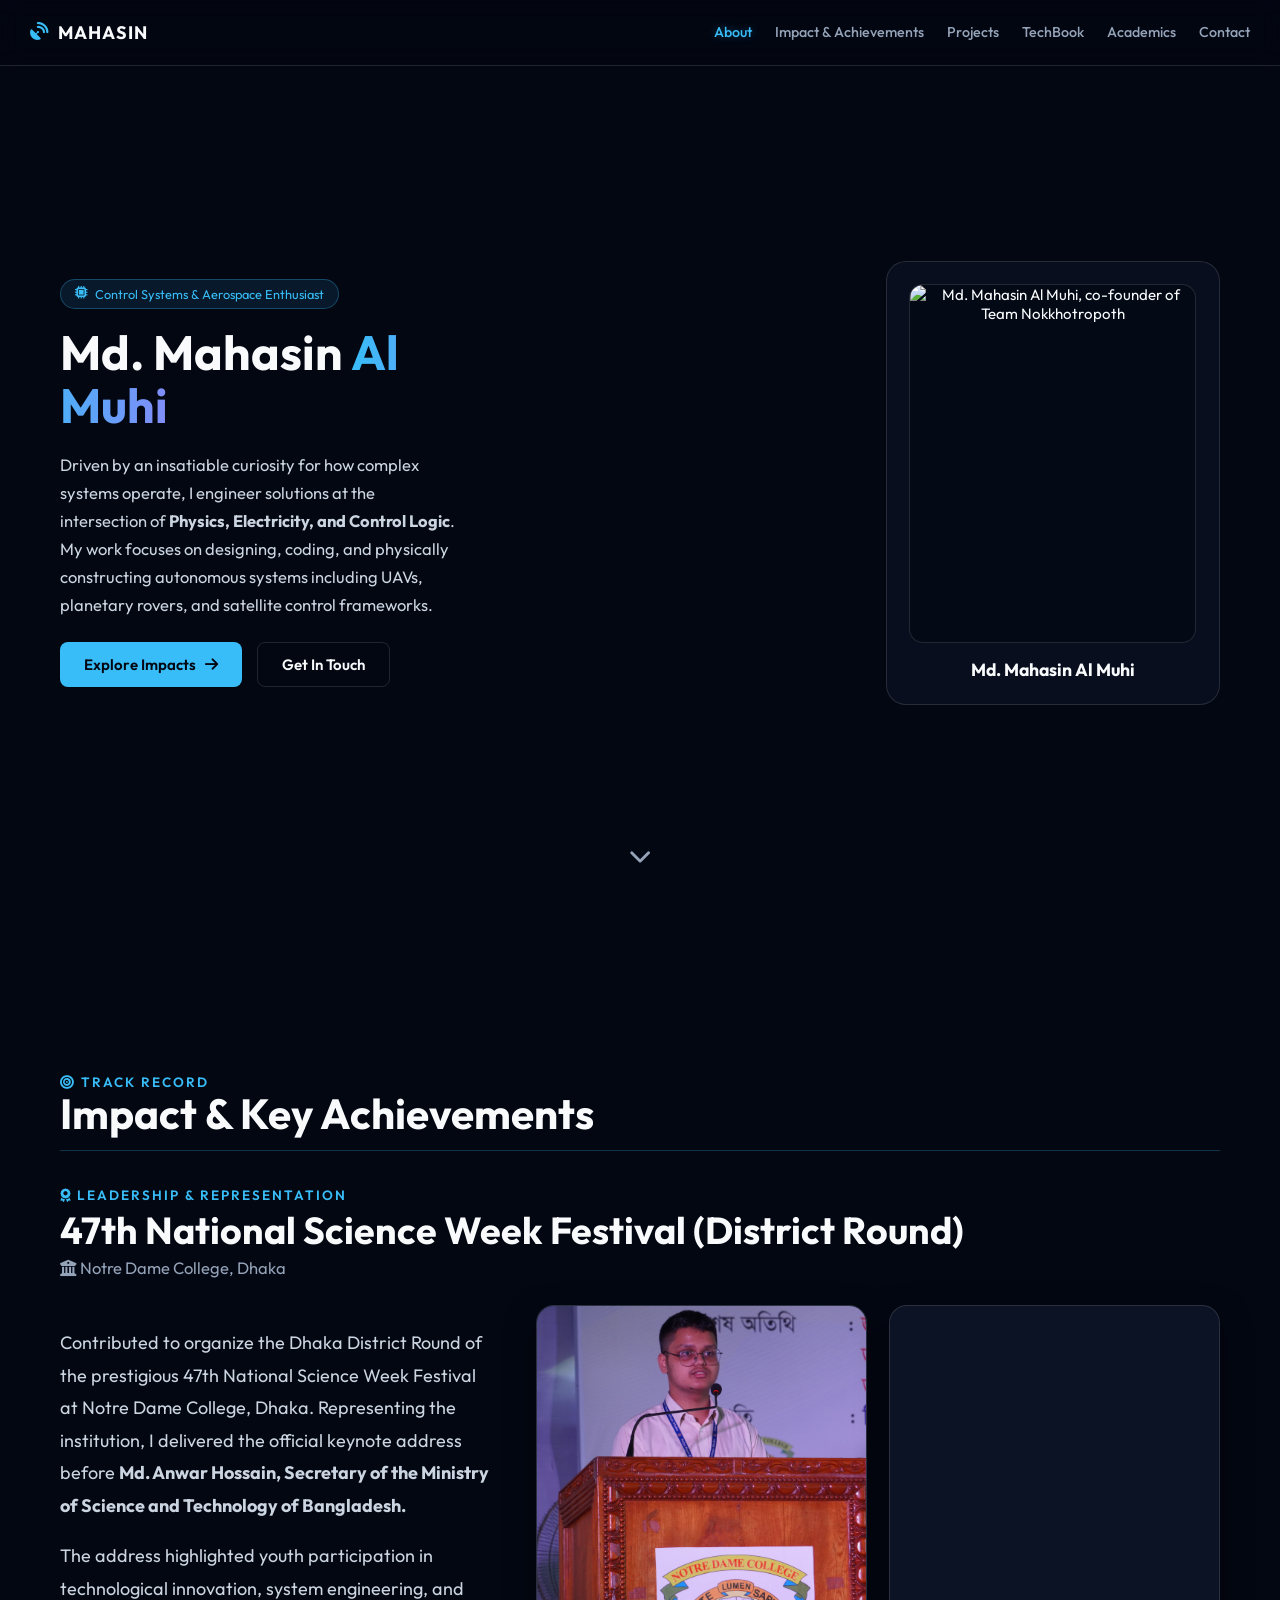
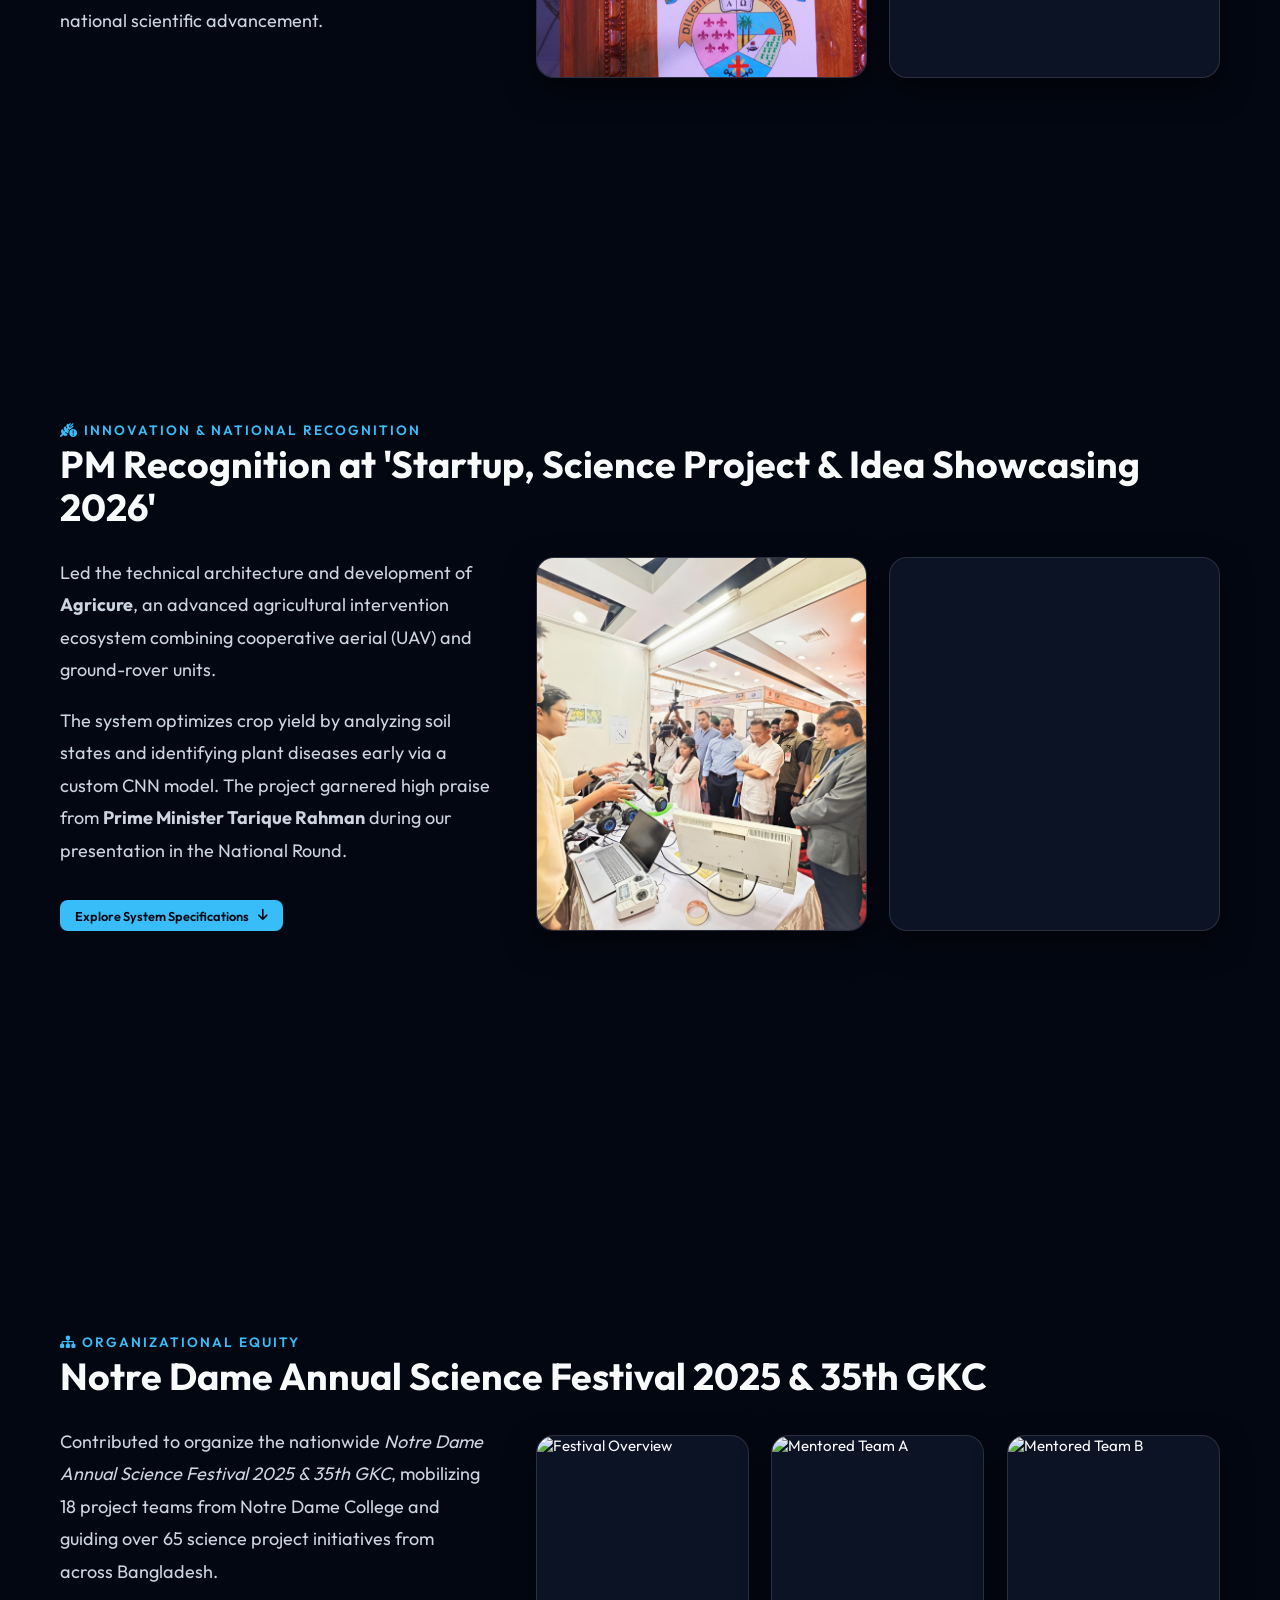
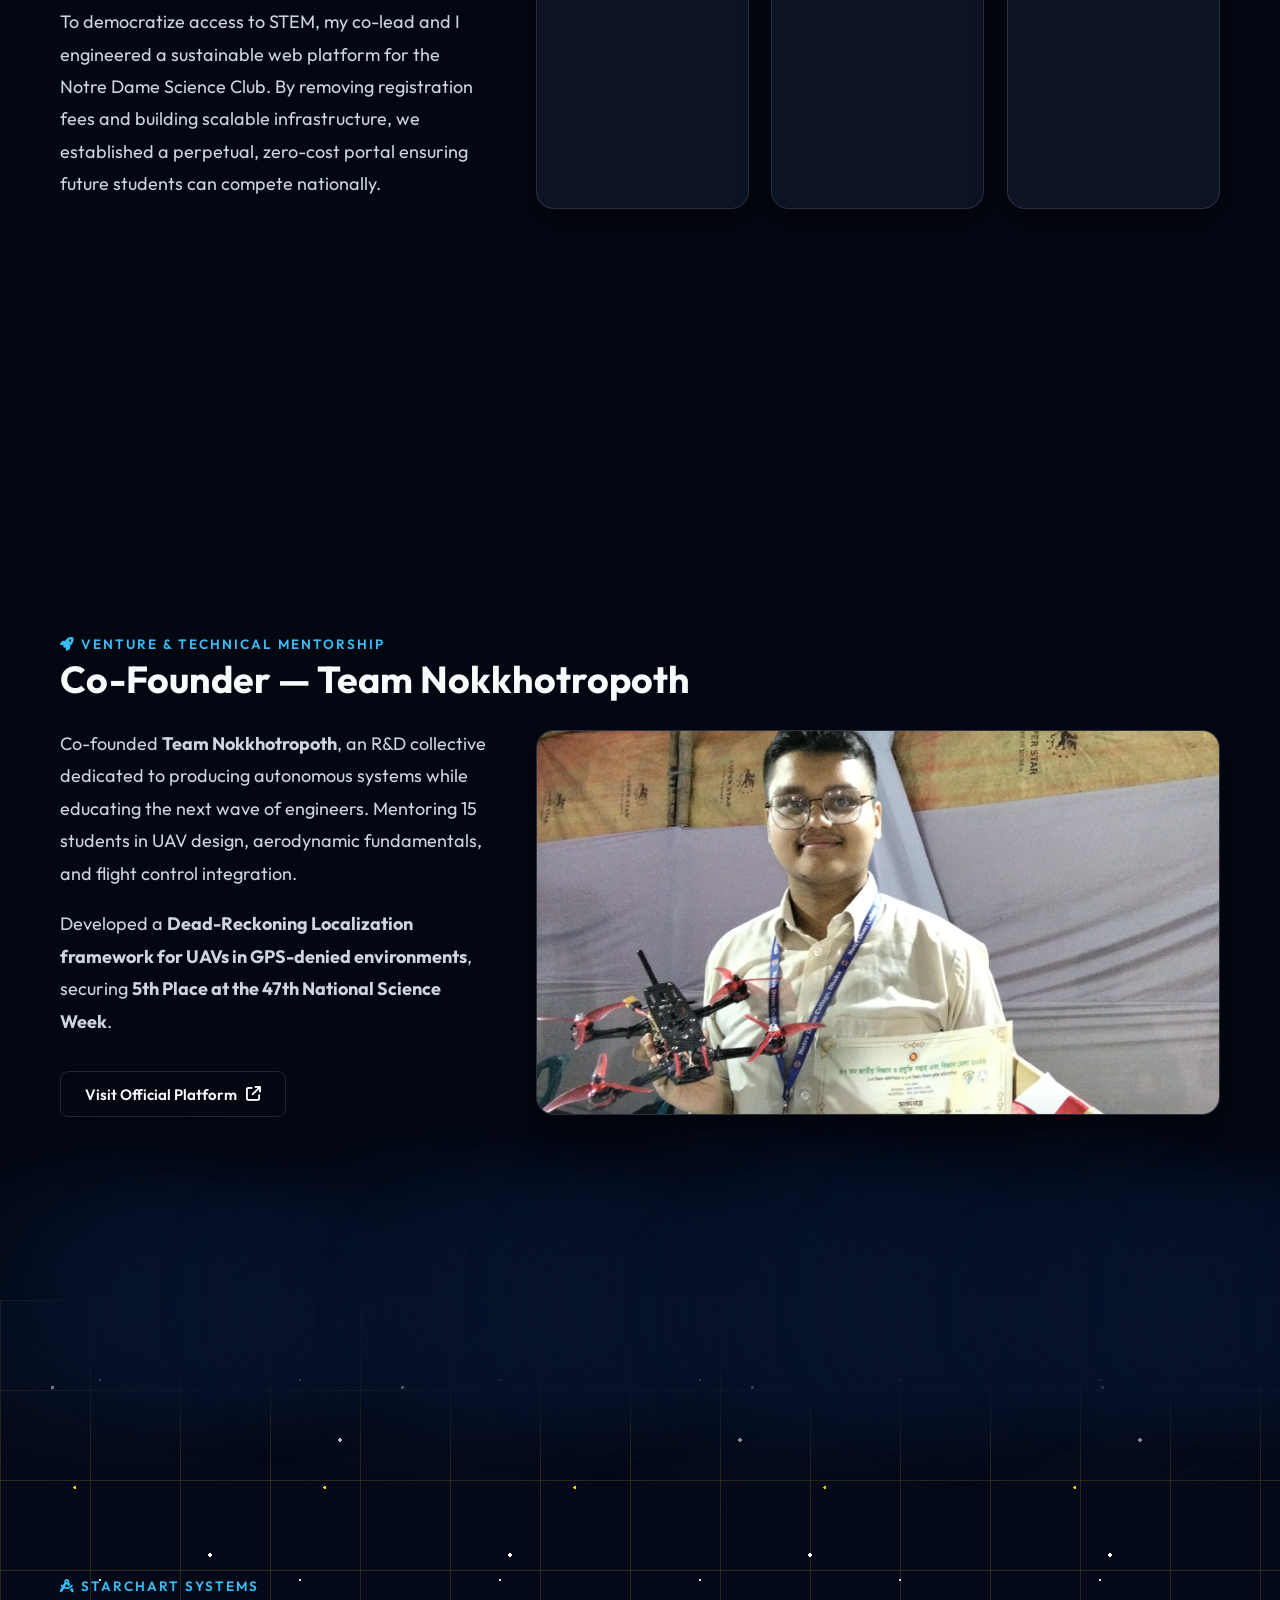
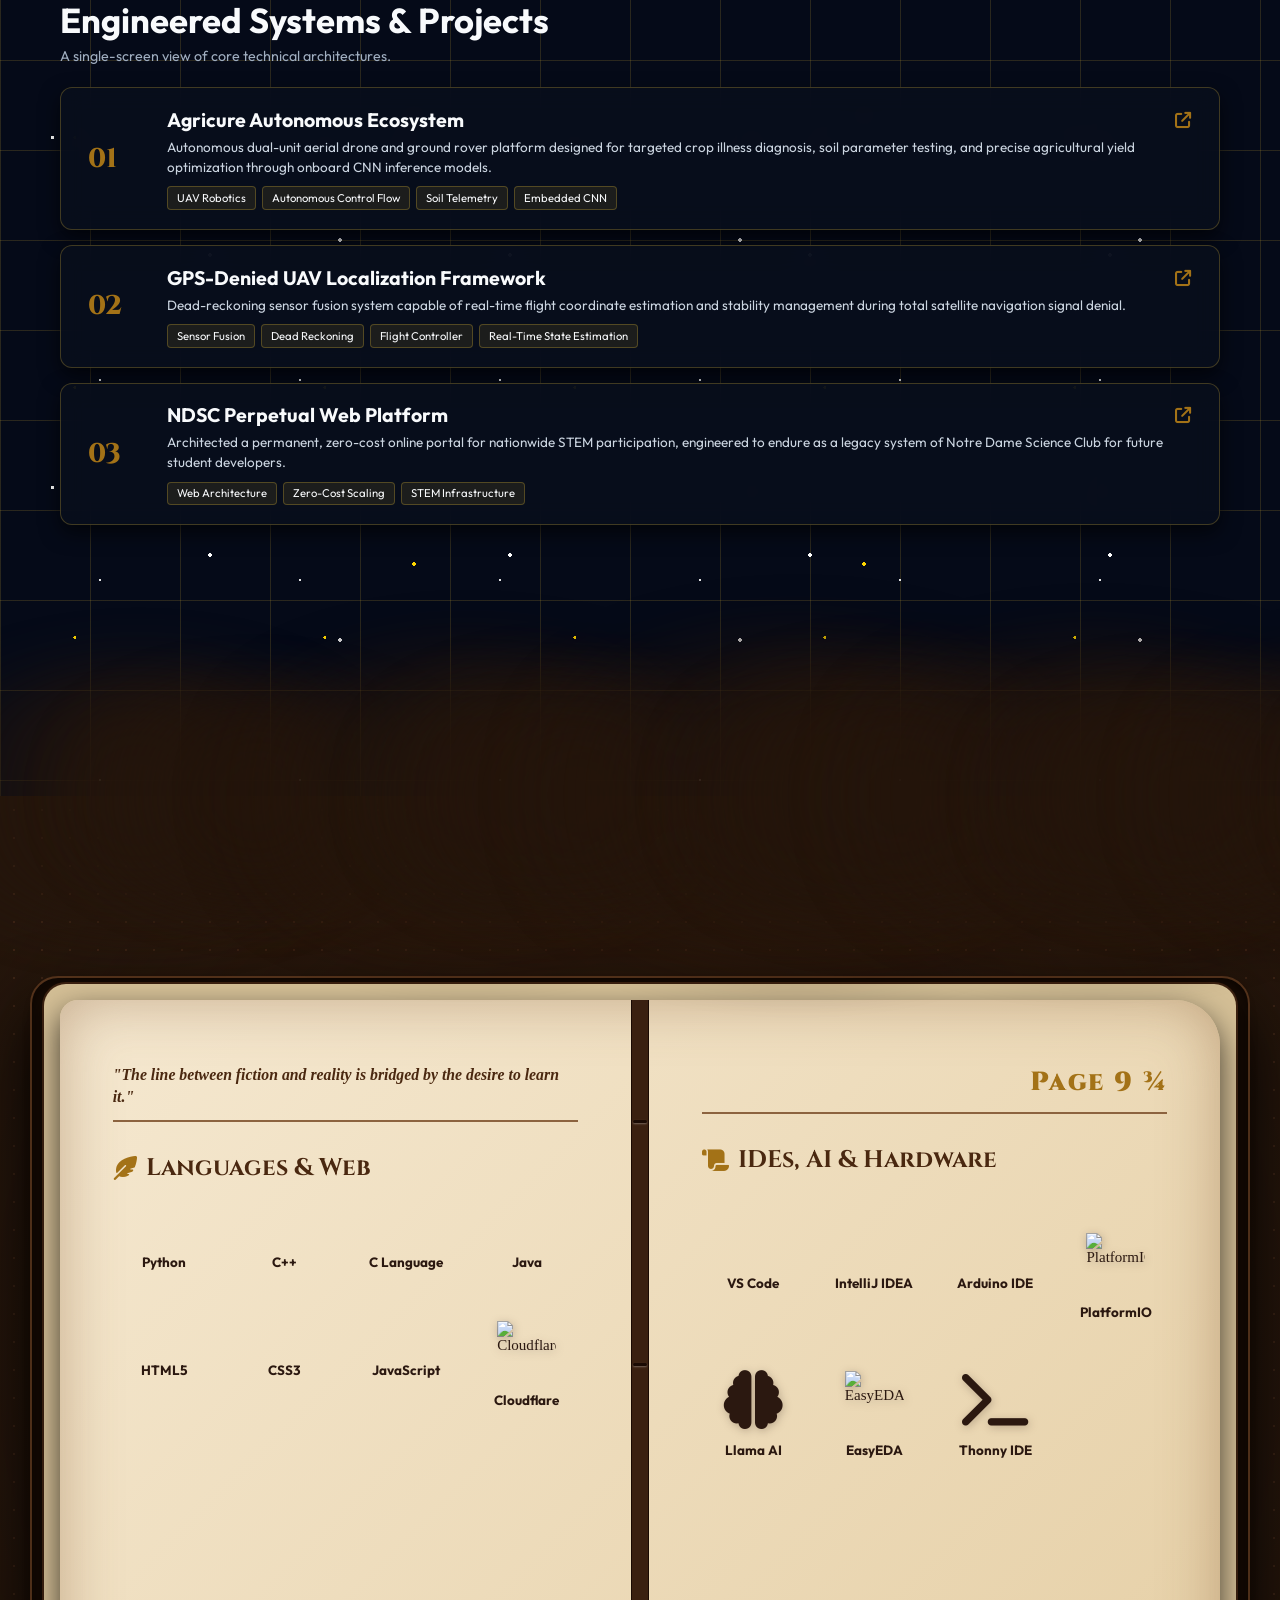
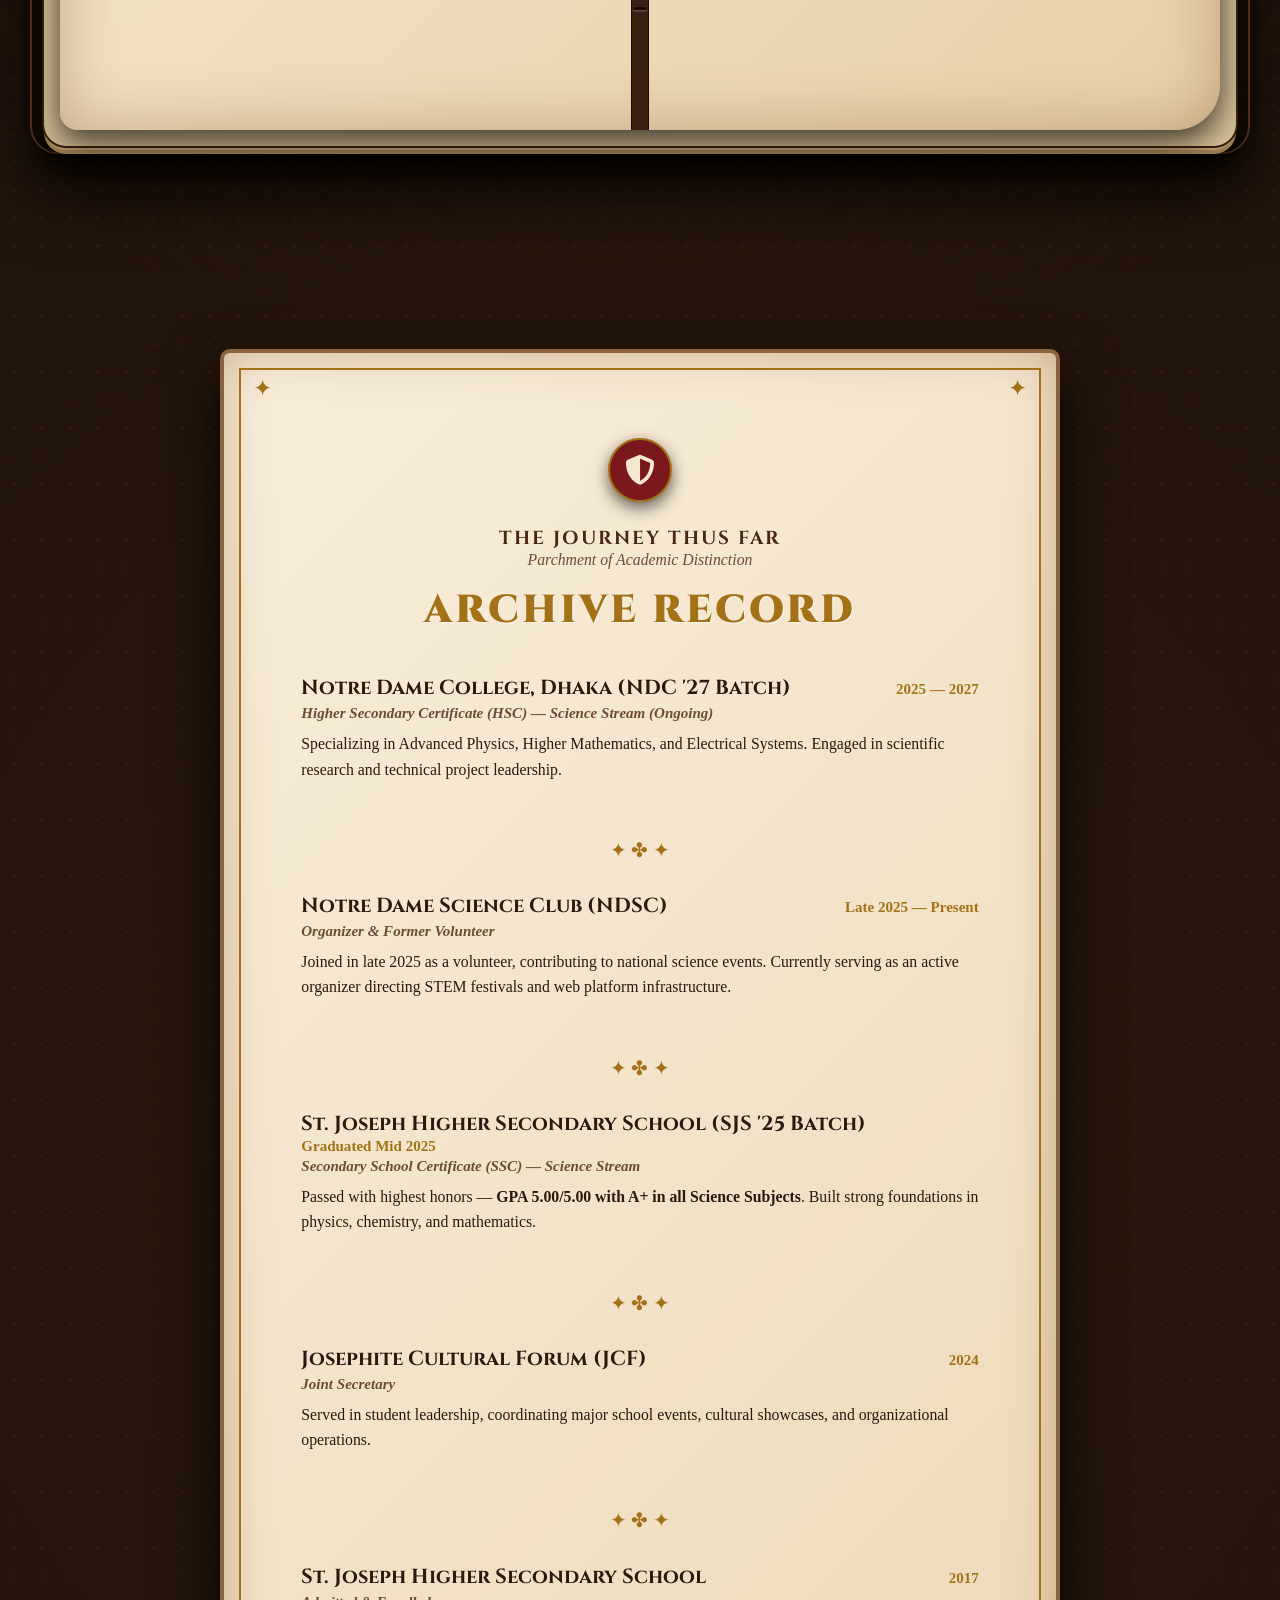
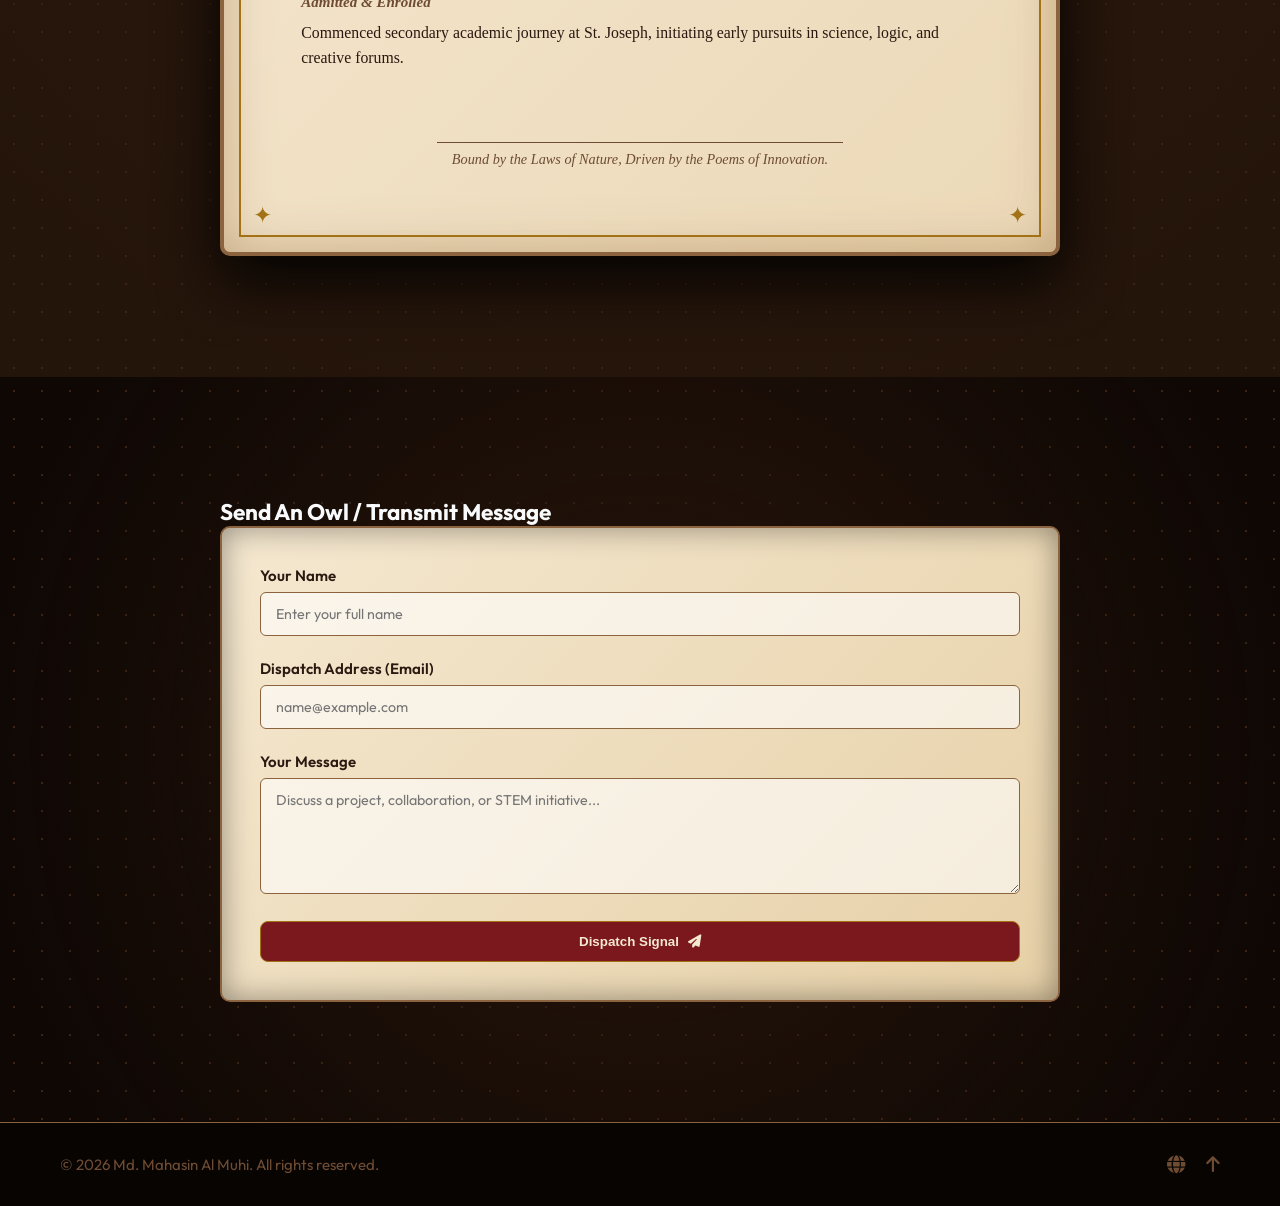
==== commit 5318fcaf: "multi-device compatibility & google site" ====
--- a/public/index.html
+++ b/public/index.html
@@ -2,8 +2,104 @@
 <html lang="en">
 <head>
     <meta charset="UTF-8">
-    <meta name="viewport" content="width=device-width, initial-scale=1.0">
-    <title>Md. Mahasin Al Muhi | Portfolio</title>
+    <meta name="viewport" content="width=device-width, initial-scale=1.0, viewport-fit=cover">
+    <meta name="theme-color" content="#030712">
+    <meta name="color-scheme" content="dark">
+
+    <!-- ============ SEO ============ -->
+    <!-- IMPORTANT: replace every https://YOUR-DOMAIN.com/ below with your real website address -->
+    <title>Md. Mahasin Al Muhi | Team Nokkhotropoth Co-Founder</title>
+    <meta name="description" content="Portfolio of Md. Mahasin Al Muhi (Mahasin, Muhi, Al Muhi), co-founder of Team Nokkhotropoth. UAVs, rovers, control systems and national science achievements from Dhaka, Bangladesh.">
+    <meta name="keywords" content="Md. Mahasin Al Muhi, Mahasin Al Muhi, Mahasin, Muhi, Al Muhi, Team Nokkhotropoth, Nokkhotropoth, Agricure, UAV, GPS-denied UAV localization, control systems, Notre Dame College Dhaka, Notre Dame Science Club, Bangladesh">
+    <meta name="author" content="Md. Mahasin Al Muhi">
+    <meta name="robots" content="index, follow, max-image-preview:large, max-snippet:-1, max-video-preview:-1">
+    <link rel="canonical" href="https://YOUR-DOMAIN.com/">
+
+    <!-- Open Graph (Facebook, LinkedIn, WhatsApp, Discord, etc.) -->
+    <meta property="og:type" content="profile">
+    <meta property="og:site_name" content="Md. Mahasin Al Muhi">
+    <meta property="og:title" content="Md. Mahasin Al Muhi | Team Nokkhotropoth Co-Founder">
+    <meta property="og:description" content="Co-founder of Team Nokkhotropoth. Building UAVs, rovers and control systems. Portfolio of Md. Mahasin Al Muhi from Dhaka, Bangladesh.">
+    <meta property="og:url" content="https://YOUR-DOMAIN.com/">
+    <meta property="og:image" content="https://YOUR-DOMAIN.com/your-photo.jpg">
+    <meta property="og:image:alt" content="Md. Mahasin Al Muhi">
+    <meta property="og:locale" content="en_US">
+    <meta property="profile:first_name" content="Mahasin">
+    <meta property="profile:last_name" content="Al Muhi">
+
+    <!-- Twitter / X -->
+    <meta name="twitter:card" content="summary_large_image">
+    <meta name="twitter:title" content="Md. Mahasin Al Muhi | Team Nokkhotropoth Co-Founder">
+    <meta name="twitter:description" content="Co-founder of Team Nokkhotropoth. Building UAVs, rovers and control systems.">
+    <meta name="twitter:image" content="https://YOUR-DOMAIN.com/your-photo.jpg">
+
+    <!-- Structured data (Google, Bing and AI tools read this to understand who you are) -->
+    <script type="application/ld+json">
+    {
+      "@context": "https://schema.org",
+      "@graph": [
+        {
+          "@type": "ProfilePage",
+          "@id": "https://YOUR-DOMAIN.com/#profilepage",
+          "url": "https://YOUR-DOMAIN.com/",
+          "name": "Md. Mahasin Al Muhi | Team Nokkhotropoth Co-Founder",
+          "inLanguage": "en",
+          "isPartOf": { "@id": "https://YOUR-DOMAIN.com/#website" },
+          "mainEntity": { "@id": "https://YOUR-DOMAIN.com/#person" }
+        },
+        {
+          "@type": "WebSite",
+          "@id": "https://YOUR-DOMAIN.com/#website",
+          "url": "https://YOUR-DOMAIN.com/",
+          "name": "Md. Mahasin Al Muhi",
+          "alternateName": ["Mahasin Al Muhi", "Mahasin", "Muhi", "Al Muhi"],
+          "inLanguage": "en",
+          "publisher": { "@id": "https://YOUR-DOMAIN.com/#person" }
+        },
+        {
+          "@type": "Person",
+          "@id": "https://YOUR-DOMAIN.com/#person",
+          "name": "Md. Mahasin Al Muhi",
+          "givenName": "Mahasin",
+          "familyName": "Al Muhi",
+          "alternateName": ["Mahasin Al Muhi", "Md Mahasin Al Muhi", "Mahasin", "Muhi", "Al Muhi"],
+          "url": "https://YOUR-DOMAIN.com/",
+          "image": "https://YOUR-DOMAIN.com/your-photo.jpg",
+          "description": "Md. Mahasin Al Muhi is a student engineer and researcher from Dhaka, Bangladesh, and co-founder of Team Nokkhotropoth. He builds autonomous systems including UAVs, planetary rovers and satellite control frameworks, and developed a dead-reckoning localization framework for UAVs in GPS-denied environments that placed 5th at the 47th National Science Week.",
+          "jobTitle": "Co-Founder, Team Nokkhotropoth",
+          "worksFor": { "@id": "https://YOUR-DOMAIN.com/#team" },
+          "affiliation": [
+            { "@id": "https://YOUR-DOMAIN.com/#team" },
+            { "@type": "Organization", "name": "Notre Dame Science Club (NDSC)", "url": "https://ndscbd.net" }
+          ],
+          "alumniOf": [
+            { "@type": "CollegeOrUniversity", "name": "Notre Dame College, Dhaka" },
+            { "@type": "EducationalOrganization", "name": "St. Joseph Higher Secondary School" }
+          ],
+          "knowsAbout": ["Control systems", "Aerospace engineering", "Unmanned aerial vehicles (UAV)", "Autonomous robotics", "Sensor fusion", "Dead reckoning localization", "Embedded systems", "Convolutional neural networks", "Web development"],
+          "address": { "@type": "PostalAddress", "addressLocality": "Dhaka", "addressCountry": "BD" },
+          "sameAs": ["https://nokkhotropoth.pages.dev"]
+        },
+        {
+          "@type": "Organization",
+          "@id": "https://YOUR-DOMAIN.com/#team",
+          "name": "Team Nokkhotropoth",
+          "alternateName": ["Nokkhotropoth"],
+          "url": "https://nokkhotropoth.pages.dev",
+          "description": "Team Nokkhotropoth is an R&D collective from Bangladesh dedicated to producing autonomous systems such as UAVs and rovers while educating the next wave of engineers.",
+          "founder": { "@id": "https://YOUR-DOMAIN.com/#person" },
+          "address": { "@type": "PostalAddress", "addressLocality": "Dhaka", "addressCountry": "BD" }
+        }
+      ]
+    }
+    </script>
+    <!-- ============ /SEO ============ -->
+
+    <!-- Faster loading of third-party assets -->
+    <link rel="preconnect" href="https://cdnjs.cloudflare.com" crossorigin>
+    <link rel="preconnect" href="https://cdn.jsdelivr.net" crossorigin>
+    <link rel="preconnect" href="https://unpkg.com" crossorigin>
+
     <!-- Font Awesome Icons -->
     <link rel="stylesheet" href="https://cdnjs.cloudflare.com/ajax/libs/font-awesome/6.4.0/css/all.min.css">
     <!-- Devicon Vector Icons for Tech Logos -->
@@ -18,7 +114,7 @@
 <body>
 
     <!-- Dynamic Canvas Background -->
-    <canvas id="space-canvas"></canvas>
+    <canvas id="space-canvas" aria-hidden="true"></canvas>
 
     <!-- Header Navigation -->
     <header id="main-header">
@@ -27,7 +123,7 @@
             <span>MAHASIN</span>
         </a>
 
-        <nav class="desktop-nav">
+        <nav class="desktop-nav" aria-label="Main navigation">
             <a href="#about" class="nav-link active" data-nav="about">About</a>
             <a href="#impact-1" class="nav-link" data-nav="impact">Impact & Achievements</a>
             <a href="#projects" class="nav-link" data-nav="projects">Projects</a>
@@ -36,7 +132,7 @@
             <a href="#contact" class="nav-link" data-nav="contact">Contact</a>
         </nav>
 
-        <button id="menu-toggle" aria-label="Toggle Navigation Menu">
+        <button id="menu-toggle" aria-label="Toggle Navigation Menu" aria-controls="mobile-menu">
             <i class="fa-solid fa-bars"></i>
         </button>
     </header>
@@ -76,7 +172,7 @@
                 <div class="hero-col hero-profile">
                     <div class="profile-wrapper">
                         <div class="profile-image-container">
-                            <img src="your-photo.jpg" alt="Md. Mahasin Al Muhi" class="profile-img">
+                            <img src="your-photo.jpg" alt="Md. Mahasin Al Muhi, co-founder of Team Nokkhotropoth" class="profile-img" fetchpriority="high" decoding="async">
                         </div>
                         <div class="profile-details">
                             <h3>Md. Mahasin Al Muhi</h3>
@@ -117,10 +213,10 @@
                     </div>
                     <div class="impact-visual-grid">
                         <div class="full-media-frame">
-                            <img src="assets/national_science_week_speech.jpg" alt="Delivering Keynote Speech" class="media-img">
-                        </div>
-                        <div class="full-media-frame">
-                            <img src="assets/prize_secretary_of_science_tech_ministry.jpg" alt="Presenting Honor" class="media-img">
+                            <img src="assets/national_science_week_speech.jpg" alt="Delivering Keynote Speech" class="media-img" loading="lazy" decoding="async">
+                        </div>
+                        <div class="full-media-frame">
+                            <img src="assets/prize_secretary_of_science_tech_ministry.jpg" alt="Presenting Honor" class="media-img" loading="lazy" decoding="async">
                         </div>
                     </div>
                 </div>
@@ -147,10 +243,10 @@
                     </div>
                     <div class="impact-visual-grid">
                         <div class="full-media-frame">
-                            <img src="assets/agricure-prime_minister.jpg" alt="PM Briefing" class="media-img">
-                        </div>
-                        <div class="full-media-frame">
-                            <img src="assets/national_round_project_idea_showcase.jpg" alt="PM Review" class="media-img">
+                            <img src="assets/agricure-prime_minister.jpg" alt="PM Briefing" class="media-img" loading="lazy" decoding="async">
+                        </div>
+                        <div class="full-media-frame">
+                            <img src="assets/national_round_project_idea_showcase.jpg" alt="PM Review" class="media-img" loading="lazy" decoding="async">
                         </div>
                     </div>
                 </div>
@@ -176,13 +272,13 @@
                     </div>
                     <div class="impact-visual-grid triple-grid">
                         <div class="full-media-frame">
-                            <img src="fest-general.jpg" alt="Festival Overview" class="media-img">
-                        </div>
-                        <div class="full-media-frame">
-                            <img src="guided-project-1.jpg" alt="Mentored Team A" class="media-img">
-                        </div>
-                        <div class="full-media-frame">
-                            <img src="guided-project-2.jpg" alt="Mentored Team B" class="media-img">
+                            <img src="fest-general.jpg" alt="Festival Overview" class="media-img" loading="lazy" decoding="async">
+                        </div>
+                        <div class="full-media-frame">
+                            <img src="guided-project-1.jpg" alt="Mentored Team A" class="media-img" loading="lazy" decoding="async">
+                        </div>
+                        <div class="full-media-frame">
+                            <img src="guided-project-2.jpg" alt="Mentored Team B" class="media-img" loading="lazy" decoding="async">
                         </div>
                     </div>
                 </div>
@@ -211,7 +307,7 @@
                     </div>
                     <div class="impact-visual-grid single-grid">
                         <div class="full-media-frame">
-                            <img src="assets/5th_prize_secretary_of_science_tech_ministry.jpeg" alt="GPS-Denied UAV" class="media-img">
+                            <img src="assets/5th_prize_secretary_of_science_tech_ministry.jpeg" alt="GPS-Denied UAV" class="media-img" loading="lazy" decoding="async">
                         </div>
                     </div>
                 </div>
@@ -222,7 +318,7 @@
         <section id="projects" class="vertical-projects-section" data-section="projects">
 
             <!-- Seamless Section Transition Cloud Divider -->
-            <div class="cloud-transition-bridge">
+            <div class="cloud-transition-bridge" aria-hidden="true">
                 <div class="cloud-puff puff-0"></div>
                 <div class="cloud-puff puff-1"></div>
                 <div class="cloud-puff puff-2"></div>
@@ -251,7 +347,7 @@
                         <div class="project-info">
                             <div class="project-title-bar">
                                 <h3>Agricure Autonomous Ecosystem</h3>
-                                <a href="https://nokkhotropoth.pages.dev" target="_blank" aria-label="Visit Project"><i class="fa-solid fa-arrow-up-right-from-square"></i></a>
+                                <a href="https://nokkhotropoth.pages.dev" target="_blank" rel="noopener noreferrer" aria-label="Visit Project"><i class="fa-solid fa-arrow-up-right-from-square"></i></a>
                             </div>
                             <p class="project-summary">
                                 Autonomous dual-unit aerial drone and ground rover platform designed for targeted crop illness diagnosis, soil parameter testing, and precise agricultural yield optimization through onboard CNN inference models.
@@ -271,7 +367,7 @@
                         <div class="project-info">
                             <div class="project-title-bar">
                                 <h3>GPS-Denied UAV Localization Framework</h3>
-                                <a href="https://nokkhotropoth.pages.dev" target="_blank" aria-label="Visit Project"><i class="fa-solid fa-arrow-up-right-from-square"></i></a>
+                                <a href="https://nokkhotropoth.pages.dev" target="_blank" rel="noopener noreferrer" aria-label="Visit Project"><i class="fa-solid fa-arrow-up-right-from-square"></i></a>
                             </div>
                             <p class="project-summary">
                                 Dead-reckoning sensor fusion system capable of real-time flight coordinate estimation and stability management during total satellite navigation signal denial.
@@ -291,7 +387,7 @@
                         <div class="project-info">
                             <div class="project-title-bar">
                                 <h3>NDSC Perpetual Web Platform</h3>
-                                <a href="https://ndscbd.net" target="_blank" aria-label="Visit Project"><i class="fa-solid fa-arrow-up-right-from-square"></i></a>
+                                <a href="https://ndscbd.net" target="_blank" rel="noopener noreferrer" aria-label="Visit Project"><i class="fa-solid fa-arrow-up-right-from-square"></i></a>
                             </div>
                             <p class="project-summary">
                                 Architected a permanent, zero-cost online portal for nationwide STEM participation, engineered to endure as a legacy system of Notre Dame Science Club for future student developers.
@@ -312,7 +408,7 @@
         <section id="tech-stack" class="vintage-section" data-section="tech-stack">
             
             <!-- Cloud Transition Bridge from Starchart to Grimoire -->
-            <div class="cloud-transition-bridge">
+            <div class="cloud-transition-bridge" aria-hidden="true">
                 <div class="cloud-puff puff-0"></div>
                 <div class="cloud-puff puff-1"></div>
                 <div class="cloud-puff puff-2"></div>
@@ -375,7 +471,7 @@
                                     <span>JavaScript</span>
                                 </div>
                                 <div class="tech-logo-item">
-                                    <img src="https://cdn.simpleicons.org/cloudflare/f38020" alt="Cloudflare" class="svg-tech-icon">
+                                    <img src="https://cdn.simpleicons.org/cloudflare/f38020" alt="Cloudflare" class="svg-tech-icon" loading="lazy" decoding="async">
                                     <span>Cloudflare</span>
                                 </div>
                             </div>
@@ -413,7 +509,7 @@
                                     <span>Arduino IDE</span>
                                 </div>
                                 <div class="tech-logo-item">
-                                    <img src="https://cdn.simpleicons.org/platformio/1e88e5" alt="PlatformIO" class="svg-tech-icon">
+                                    <img src="https://cdn.simpleicons.org/platformio/1e88e5" alt="PlatformIO" class="svg-tech-icon" loading="lazy" decoding="async">
                                     <span>PlatformIO</span>
                                 </div>
                                 <div class="tech-logo-item">
@@ -421,7 +517,7 @@
                                     <span>Llama AI</span>
                                 </div>
                                 <div class="tech-logo-item">
-                                    <img src="https://cdn.simpleicons.org/easyeda/2b1810" alt="EasyEDA" class="svg-tech-icon">
+                                    <img src="https://cdn.simpleicons.org/easyeda/2b1810" alt="EasyEDA" class="svg-tech-icon" loading="lazy" decoding="async">
                                     <span>EasyEDA</span>
                                 </div>
                                 <div class="tech-logo-item">
@@ -567,7 +663,7 @@
         <div class="footer-content">
             <p>&copy; 2026 Md. Mahasin Al Muhi. All rights reserved.</p>
             <div class="social-links">
-                <a href="https://nokkhotropoth.pages.dev" target="_blank" aria-label="Nokkhotropoth"><i class="fa-solid fa-globe"></i></a>
+                <a href="https://nokkhotropoth.pages.dev" target="_blank" rel="noopener noreferrer" aria-label="Nokkhotropoth"><i class="fa-solid fa-globe"></i></a>
                 <a href="#about" aria-label="Top"><i class="fa-solid fa-arrow-up"></i></a>
             </div>
         </div>
--- a/public/index.css
+++ b/public/index.css
@@ -1,3 +1,10 @@
+/* =====================================================================
+   FLUID SCALING MODEL
+   - Everything is sized in rem (or vw-proportional units), and the root
+     font-size itself scales with the screen width. Result: same shapes,
+     same proportions, scaled for every device.
+   ===================================================================== */
+
 /* --- Root Variables --- */
 :root {
     --bg-dark: #030712;
@@ -7,7 +14,15 @@
     --accent: #818cf8;
     --text-main: #f8fafc;
     --text-muted: #94a3b8;
-    --header-height: 70px;
+    --header-height: 4.375rem; /* 70px at 16px root */
+
+    /* Proportional unit for cloud shapes: 1 unit = 1px on a 1440px-wide screen */
+    --s: calc(100vw / 1440);
+
+    /* Dynamic tech-book logo sizing (overridden per device below) */
+    --logo-size: clamp(2.6rem, 4.6vw, 4.2rem);
+    --logo-label: clamp(0.72rem, 1.05vw, 0.95rem);
+    --logo-row-gap: clamp(1rem, 2.6vw, 2.8rem);
 
     /* Constellation & Starchart Palette */
     --navy-ink: #050a18;
@@ -38,16 +53,26 @@
 
 html {
     scroll-behavior: smooth;
+    scroll-padding-top: var(--header-height);
     font-family: 'Outfit', sans-serif;
     background-color: var(--bg-dark);
     color: var(--text-main);
     overflow-x: hidden;
+    /* Laptop / desktop: ~16px at 1440px wide, scales up and down smoothly */
+    font-size: clamp(14px, 8px + 0.55vw, 20px);
+    -webkit-text-size-adjust: 100%;
+    text-size-adjust: 100%;
 }
 
 body {
     position: relative;
     width: 100%;
     min-height: 100vh;
+    overflow-x: clip;
+}
+
+img {
+    max-width: 100%;
 }
 
 /* --- Space WebGL Canvas --- */
@@ -55,8 +80,9 @@
     position: fixed;
     top: 0;
     left: 0;
-    width: 100vw;
+    width: 100%;
     height: 100vh;
+    height: 100lvh; /* stable height on mobile (does not jump with the URL bar) */
     z-index: 0;
     pointer-events: none;
     transition: opacity 0.5s ease-out;
@@ -66,6 +92,7 @@
 main {
     position: relative;
     z-index: 1;
+    overflow-x: clip;
 }
 
 /* --- Header Navigation --- */
@@ -77,6 +104,7 @@
     height: var(--header-height);
     background: rgba(3, 7, 18, 0.85);
     backdrop-filter: blur(12px);
+    -webkit-backdrop-filter: blur(12px);
     border-bottom: 1px solid var(--card-border);
     display: flex;
     justify-content: space-between;
@@ -105,6 +133,7 @@
     text-decoration: none;
     font-weight: 500;
     font-size: 0.95rem;
+    white-space: nowrap;
     transition: color 0.3s ease, text-shadow 0.3s ease;
 }
 
@@ -120,6 +149,7 @@
     color: var(--text-main);
     font-size: 1.5rem;
     cursor: pointer;
+    padding: 0.4rem;
 }
 
 .mobile-nav {
@@ -128,8 +158,12 @@
     top: var(--header-height);
     left: 0;
     width: 100%;
+    max-height: calc(100vh - var(--header-height));
+    max-height: calc(100dvh - var(--header-height));
+    overflow-y: auto;
     background: rgba(3, 7, 18, 0.95);
     backdrop-filter: blur(16px);
+    -webkit-backdrop-filter: blur(16px);
     border-bottom: 1px solid var(--card-border);
     flex-direction: column;
     padding: 1.5rem 2rem;
@@ -152,6 +186,7 @@
 /* --- Hero Section --- */
 .hero-section {
     min-height: 100vh;
+    min-height: 100svh;
     display: flex;
     flex-direction: column;
     justify-content: center;
@@ -167,17 +202,21 @@
     align-items: center;
     gap: 3rem;
 }
+
+.hero-col { min-width: 0; }
 
 .hero-name {
     font-size: 3.2rem;
     line-height: 1.1;
     margin: 1.2rem 0;
     font-weight: 700;
+    overflow-wrap: break-word;
 }
 
 .highlight {
     background: linear-gradient(90deg, #38bdf8, #818cf8);
     -webkit-background-clip: text;
+    background-clip: text;
     -webkit-text-fill-color: transparent;
 }
 
@@ -200,17 +239,18 @@
     font-size: 0.85rem;
 }
 
-.hero-actions { display: flex; gap: 1rem; }
+.hero-actions { display: flex; gap: 1rem; flex-wrap: wrap; }
 
 .hero-earth-spacer {
     height: 100%;
-    min-height: 400px;
+    min-height: 25rem; /* 400px at 16px root */
     pointer-events: none;
 }
 
 .profile-wrapper {
     background: rgba(15, 23, 42, 0.5);
     backdrop-filter: blur(12px);
+    -webkit-backdrop-filter: blur(12px);
     border: 1px solid var(--card-border);
     border-radius: 20px;
     padding: 1.5rem;
@@ -231,8 +271,9 @@
 
 /* --- Fullscreen Native Web Impacts --- */
 .fullscreen-impact-page {
-    width: 100vw;
+    width: 100%;
     min-height: 100vh;
+    min-height: 100svh;
     display: flex;
     align-items: center;
     justify-content: center;
@@ -289,6 +330,9 @@
     align-items: center;
 }
 
+.impact-description,
+.impact-visual-grid { min-width: 0; }
+
 .impact-description p {
     font-size: 1.2rem;
     line-height: 1.8;
@@ -308,7 +352,7 @@
 
 .full-media-frame {
     width: 100%;
-    min-height: 420px;
+    min-height: clamp(13rem, 29.2vw, 26.25rem); /* 420px at 1440px wide */
     aspect-ratio: 16 / 9;
     border-radius: 18px;
     overflow: hidden;
@@ -332,18 +376,17 @@
 
 /* --- Celestial Starchart Section with Seamless Section Clouds --- */
 .vertical-projects-section {
-    width: 100vw;
+    width: 100%;
     min-height: 100vh;
     display: flex;
     align-items: center;
     justify-content: center;
-    padding: calc(var(--header-height) + 12rem) 4rem 14rem 4rem; /* INCREASED TOP & BOTTOM PADDING */
+    padding: calc(var(--header-height) + 12rem) 4rem 14rem 4rem;
     position: relative;
     z-index: 2;
     background-color: var(--navy-ink);
-    
-    background-color: var(--navy-ink);
-    background-image: 
+
+    background-image:
         radial-gradient(2px 2px at 15% 25%, #ffffff 100%, transparent),
         radial-gradient(2px 2px at 85% 35%, rgba(255,255,255,0.85) 100%, transparent),
         radial-gradient(1.5px 1.5px at 30% 75%, #ffd700 100%, transparent),
@@ -385,17 +428,20 @@
     background: radial-gradient(circle, #24150b 20%, transparent 80%);
 }
 
-.puff-0 { width: 600px; height: 300px; left: -10%; opacity: 0.95; filter: blur(30px); }
-.puff-1 { width: 520px; height: 260px; left: 2%; opacity: 0.90; filter: blur(25px); }
-.puff-2 { width: 650px; height: 320px; left: 14%; opacity: 0.95; filter: blur(35px); }
-.puff-3 { width: 550px; height: 280px; left: 26%; opacity: 0.92; filter: blur(28px); }
-.puff-4 { width: 700px; height: 340px; left: 38%; opacity: 0.96; filter: blur(38px); }
-.puff-5 { width: 580px; height: 290px; left: 50%; opacity: 0.90; filter: blur(30px); }
-.puff-6 { width: 680px; height: 330px; left: 62%; opacity: 0.95; filter: blur(36px); }
-.puff-7 { width: 540px; height: 270px; left: 74%; opacity: 0.88; filter: blur(26px); }
-.puff-8 { width: 620px; height: 310px; left: 86%; opacity: 0.94; filter: blur(32px); }
-.puff-9 { width: 560px; height: 280px; left: 98%; opacity: 0.92; filter: blur(28px); }
-.puff-10 { width: 650px; height: 320px; left: 108%; opacity: 0.95; filter: blur(35px); }
+/* Cloud shapes keep their exact proportions on every screen:
+   sizes scale with the viewport width (var(--s) = 1px @ 1440px wide),
+   with a floor so they never vanish on phones. */
+.puff-0  { width: max(calc(var(--s) * 600), 14rem); height: max(calc(var(--s) * 300), 7rem);   left: -10%; opacity: 0.95; filter: blur(max(calc(var(--s) * 30), 12px)); }
+.puff-1  { width: max(calc(var(--s) * 520), 12rem); height: max(calc(var(--s) * 260), 6rem);   left: 2%;   opacity: 0.90; filter: blur(max(calc(var(--s) * 25), 10px)); }
+.puff-2  { width: max(calc(var(--s) * 650), 15rem); height: max(calc(var(--s) * 320), 7.5rem); left: 14%;  opacity: 0.95; filter: blur(max(calc(var(--s) * 35), 14px)); }
+.puff-3  { width: max(calc(var(--s) * 550), 12.5rem); height: max(calc(var(--s) * 280), 6.5rem); left: 26%; opacity: 0.92; filter: blur(max(calc(var(--s) * 28), 11px)); }
+.puff-4  { width: max(calc(var(--s) * 700), 16rem); height: max(calc(var(--s) * 340), 8rem);   left: 38%;  opacity: 0.96; filter: blur(max(calc(var(--s) * 38), 15px)); }
+.puff-5  { width: max(calc(var(--s) * 580), 13.5rem); height: max(calc(var(--s) * 290), 6.75rem); left: 50%; opacity: 0.90; filter: blur(max(calc(var(--s) * 30), 12px)); }
+.puff-6  { width: max(calc(var(--s) * 680), 15.5rem); height: max(calc(var(--s) * 330), 7.75rem); left: 62%; opacity: 0.95; filter: blur(max(calc(var(--s) * 36), 14px)); }
+.puff-7  { width: max(calc(var(--s) * 540), 12.5rem); height: max(calc(var(--s) * 270), 6.25rem); left: 74%; opacity: 0.88; filter: blur(max(calc(var(--s) * 26), 10px)); }
+.puff-8  { width: max(calc(var(--s) * 620), 14.5rem); height: max(calc(var(--s) * 310), 7.25rem); left: 86%; opacity: 0.94; filter: blur(max(calc(var(--s) * 32), 13px)); }
+.puff-9  { width: max(calc(var(--s) * 560), 13rem);   height: max(calc(var(--s) * 280), 6.5rem);  left: 98%;  opacity: 0.92; filter: blur(max(calc(var(--s) * 28), 11px)); }
+.puff-10 { width: max(calc(var(--s) * 650), 15rem);   height: max(calc(var(--s) * 320), 7.5rem); left: 108%; opacity: 0.95; filter: blur(max(calc(var(--s) * 35), 14px)); }
 
 /* Starchart Container */
 .vertical-projects-container {
@@ -406,8 +452,8 @@
     justify-content: center;
     position: relative;
     z-index: 2;
-    margin-top: 2rem; /* ADDED SPACING CLEARANCE FROM CLOUDS */
-    margin-bottom: 4rem; /* ADDED BOTTOM MARGIN CLEARANCE */
+    margin-top: 2rem;
+    margin-bottom: 4rem;
 }
 
 .section-intro { margin-bottom: 1.5rem; }
@@ -432,17 +478,20 @@
 
 .vertical-project-row {
     display: grid;
-    grid-template-columns: 60px 1fr;
+    grid-template-columns: 3.75rem 1fr; /* 60px at 16px root */
     align-items: center;
     gap: 1.5rem;
     padding: 1.25rem 1.8rem;
     background: rgba(8, 14, 28, 0.88);
     backdrop-filter: blur(12px);
+    -webkit-backdrop-filter: blur(12px);
     border: 1px solid rgba(212, 175, 55, 0.28);
     border-radius: 12px;
     box-shadow: 0 8px 20px rgba(0, 0, 0, 0.6);
     transition: transform 0.3s ease, border-color 0.3s ease, box-shadow 0.3s ease;
 }
+
+.project-info { min-width: 0; }
 
 .vertical-project-row:hover {
     transform: translateY(-2px);
@@ -461,6 +510,7 @@
     display: flex;
     justify-content: space-between;
     align-items: center;
+    gap: 1rem;
     margin-bottom: 0.4rem;
 }
 
@@ -498,7 +548,7 @@
 /* --- VINTAGE OPEN PARCHMENT BOOK SECTION --- */
 .vintage-section {
     background-color: var(--parchment-bg);
-    background-image: 
+    background-image:
         radial-gradient(circle at 50% 50%, rgba(45, 25, 12, 0.85) 0%, transparent 90%),
         radial-gradient(#3d2415 1px, transparent 0);
     background-size: 100% 100%, 28px 28px;
@@ -522,7 +572,7 @@
     padding: 22px 28px;
     background: #1c0e06;
     border-radius: 28px;
-    box-shadow: 
+    box-shadow:
         0 35px 70px rgba(0, 0, 0, 0.95),
         inset 0 0 20px rgba(0, 0, 0, 0.8);
     border: 2px solid #54331c;
@@ -535,7 +585,7 @@
     inset: 6px 12px;
     background: #d4bf96;
     border-radius: 22px;
-    box-shadow: 
+    box-shadow:
         0 0 0 2px #3a2010,
         0 4px 0 #bc9c6d,
         0 8px 0 #9e7f53,
@@ -548,7 +598,7 @@
     position: relative;
     z-index: 2;
     display: grid;
-    grid-template-columns: 1fr 20px 1fr;
+    grid-template-columns: minmax(0, 1fr) 1.25rem minmax(0, 1fr);
     background: linear-gradient(135deg, var(--parchment-paper-top) 0%, var(--parchment-paper-bottom) 100%);
     border-radius: 18px 45px 45px 18px;
     box-shadow: inset 0 0 60px rgba(130, 85, 45, 0.4), 0 12px 30px rgba(0, 0, 0, 0.7);
@@ -573,7 +623,7 @@
 }
 
 .binding-stitch {
-    width: 14px;
+    width: 0.875rem;
     height: 3px;
     background: #1a0a03;
     border-radius: 2px;
@@ -585,8 +635,9 @@
     display: flex;
     flex-direction: column;
     justify-content: space-between;
-    min-height: 820px; /* Lengthened vertical proportion */
-    padding: 4.5rem 3.5rem;
+    min-height: clamp(30rem, 57vw, 51.25rem); /* 820px at 1440px wide, shrinks on smaller screens */
+    padding: clamp(2.5rem, 5vw, 4.5rem) 3.5rem;
+    min-width: 0;
 }
 
 .page-header {
@@ -595,7 +646,7 @@
     margin-bottom: 2rem;
     display: flex;
     align-items: center;
-    min-height: 50px;
+    min-height: 3.125rem;
 }
 
 .right-header {
@@ -637,8 +688,8 @@
 /* Cleaner, Spaced Logo Grid for Tall Page Layout */
 .tech-logo-grid {
     display: grid;
-    grid-template-columns: repeat(4, 1fr);
-    gap: 2.8rem 1.2rem;
+    grid-template-columns: repeat(4, minmax(0, 1fr));
+    gap: var(--logo-row-gap) 1.2rem;
     align-content: center;
     margin-bottom: auto;
     padding: 1rem 0;
@@ -651,6 +702,7 @@
     justify-content: center;
     gap: 0.8rem;
     padding: 0.6rem;
+    min-width: 0;
     transition: transform 0.25s ease;
 }
 
@@ -659,13 +711,13 @@
 }
 
 .tech-logo-item i {
-    font-size: 4.2rem;
+    font-size: var(--logo-size);
     filter: drop-shadow(1px 2px 4px rgba(43, 24, 16, 0.25));
 }
 
 .svg-tech-icon {
-    width: 4.2rem;
-    height: 4.2rem;
+    width: var(--logo-size);
+    height: var(--logo-size);
     filter: drop-shadow(1px 2px 4px rgba(43, 24, 16, 0.25));
 }
 
@@ -675,10 +727,11 @@
 
 .tech-logo-item span {
     font-family: 'Outfit', sans-serif;
-    font-size: 0.95rem;
+    font-size: var(--logo-label);
     font-weight: 700;
     color: var(--ink-dark);
     text-align: center;
+    overflow-wrap: anywhere;
 }
 
 .right-footer {
@@ -688,7 +741,7 @@
 }
 
 /* --- HOGWARTS OFFICIAL ACADEMIC CERTIFICATE DIPLOMA --- */
-.hp-academic-theme { 
+.hp-academic-theme {
     background-color: var(--parchment-bg);
     padding: 5rem 0 8rem 0;
 }
@@ -698,8 +751,8 @@
     border: 4px solid var(--parchment-border);
     border-radius: 10px;
     padding: 1rem;
-    min-height: 750px;
-    box-shadow: 
+    min-height: 46.875rem; /* 750px at 16px root */
+    box-shadow:
         0 25px 60px rgba(0, 0, 0, 0.9),
         inset 0 0 50px rgba(130, 85, 45, 0.35);
     position: relative;
@@ -714,7 +767,7 @@
     position: relative;
     text-align: center;
     background: rgba(255, 255, 255, 0.15);
-    min-height: calc(750px - 2.4rem); /* MATCHES TALL DIPLOMA HEIGHT */
+    min-height: calc(46.875rem - 2.4rem);
     display: flex;
     flex-direction: column;
     justify-content: space-between;
@@ -763,8 +816,8 @@
 }
 
 .wax-seal {
-    width: 68px;
-    height: 68px;
+    width: 4.25rem;
+    height: 4.25rem;
     background: var(--burgundy-seal);
     color: #f5e8d0;
     border-radius: 50%;
@@ -798,6 +851,8 @@
     display: flex;
     justify-content: space-between;
     align-items: baseline;
+    flex-wrap: wrap;
+    column-gap: 1rem;
 }
 
 .academic-header h3 {
@@ -909,34 +964,141 @@
     display: flex;
     justify-content: space-between;
     align-items: center;
+    gap: 1rem;
 }
 
 .social-links a { color: var(--gold-bright); font-size: 1.2rem; margin-left: 1.2rem; }
 
-/* --- Responsive Adjustments --- */
+/* =====================================================================
+   RESPONSIVE ADJUSTMENTS
+   ===================================================================== */
+
+/* Mid-size laptops: keep nav tidy as width shrinks */
+@media (max-width: 1280px) {
+    #main-header { padding: 0 2rem; }
+    .desktop-nav { gap: clamp(1rem, 1.8vw, 2rem); }
+}
+
+/* Tablet & below: single-column layout (same stacking as before) */
 @media (max-width: 1024px) {
-    .hero-full-layout { grid-template-columns: 1fr; text-align: center; }
+    html { font-size: clamp(14px, 12px + 0.4vw, 16px); }
+
+    .hero-section { padding: calc(var(--header-height) + 2rem) 2.5rem 4.5rem 2.5rem; }
+    .hero-full-layout { grid-template-columns: 1fr; text-align: center; gap: 2rem; }
     .hero-actions { justify-content: center; }
+    .hero-profile .profile-wrapper { max-width: 26rem; margin: 0 auto; }
+
     .fullscreen-impact-page { padding: calc(var(--header-height) + 2rem) 2rem 3rem 2rem; }
     .impact-body-zone { grid-template-columns: 1fr; gap: 2rem; }
-    .full-media-frame { min-height: 280px; }
-    .vertical-projects-section { padding: calc(var(--header-height) + 2rem) 2rem 2rem 2rem; min-height: auto; }
-    
-    .grimoire-real-book { grid-template-columns: 1fr; gap: 2.5rem; border-radius: 18px; }
-    .grimoire-center-binding { display: none; }
-    .grimoire-page { min-height: auto; padding: 3rem 2rem; }
-    .tech-logo-grid { grid-template-columns: repeat(3, 1fr); }
-}
-
-@media (max-width: 768px) {
-    #main-header { padding: 0 1.5rem; }
+    .full-media-frame { min-height: clamp(11rem, 36vw, 17.5rem); }
+
+    .vertical-projects-section {
+        padding: calc(var(--header-height) + 6rem) 2rem 6rem 2rem;
+        min-height: auto;
+    }
+    .vertical-projects-container { margin-top: 1rem; margin-bottom: 2rem; }
+
+    .vintage-section { padding: 6rem 0; }
+    .hp-academic-theme { padding: 4rem 0 6rem 0; }
+
+    /* Book stays open as a two-page spread on tablets (same shape, scaled) */
+    .grimoire-real-book { border-radius: 18px 36px 36px 18px; }
+    :root {
+        --logo-size: clamp(2.4rem, 5.6vw, 3.6rem);
+        --logo-label: clamp(0.7rem, 1.7vw, 0.85rem);
+        --logo-row-gap: clamp(1rem, 3vw, 1.6rem);
+    }
+    .grimoire-page { min-height: 0; padding: clamp(2rem, 4.5vw, 2.5rem) 1.5rem; }
+    .page-heading h2 { font-size: 1.35rem; white-space: normal; margin-bottom: 1.4rem; }
+    .tech-logo-grid { grid-template-columns: repeat(3, minmax(0, 1fr)); gap: var(--logo-row-gap) 0.5rem; }
+    .tech-logo-item { padding: 0.2rem; }
+}
+
+/* Hamburger menu takes over before the nav would overflow */
+@media (max-width: 900px) {
     .desktop-nav { display: none; }
     #menu-toggle { display: block; }
-    .section-title-large { font-size: 2.2rem; }
-    .impact-headline { font-size: 1.8rem; }
-    .vertical-project-row { grid-template-columns: 1fr; padding: 1.2rem; }
+}
+
+/* Phones */
+@media (max-width: 768px) {
+    #main-header { padding: 0 1.25rem; }
+    .logo { font-size: 1.1rem; }
+    .mobile-nav { padding: 1.25rem 1.5rem; }
+
+    .hero-section { padding: calc(var(--header-height) + 1.5rem) 1.25rem 4.5rem 1.25rem; }
+    .hero-name { font-size: clamp(2.1rem, 10vw, 3.2rem); }
+    .intro-paragraph p { font-size: 1rem; }
+    .hero-earth-spacer { min-height: min(25rem, 88vw); }
+    .hero-profile .profile-wrapper { max-width: 21rem; }
+
+    .fullscreen-impact-page { padding: calc(var(--header-height) + 1.5rem) 1.25rem 2.5rem 1.25rem; }
+    .section-title-large { font-size: clamp(1.8rem, 8vw, 2.2rem); }
+    .impact-headline { font-size: clamp(1.45rem, 6.6vw, 1.8rem); }
+    .impact-description p { font-size: 1.05rem; line-height: 1.7; }
+    .institution-tag { font-size: 1rem; }
+    .impact-visual-grid { gap: 1rem; }
     .impact-visual-grid.triple-grid { grid-template-columns: 1fr; }
-    .tech-logo-grid { grid-template-columns: repeat(2, 1fr); }
-    .tech-logo-item i, .svg-tech-icon { font-size: 3rem; width: 3rem; height: 3rem; }
-    .cert-border-inner { padding: 2rem 1.5rem; }
+    .full-media-frame { min-height: 0; }
+
+    .vertical-projects-section { padding: calc(var(--header-height) + 5.5rem) 1.25rem 5rem 1.25rem; }
+    .section-headline { font-size: clamp(1.6rem, 7vw, 2.3rem); }
+    .vertical-project-row { grid-template-columns: 1fr; padding: 1.2rem; gap: 0.6rem; }
+    .project-title-bar h3 { font-size: 1.15rem; }
+
+    .vintage-section { padding: 4.5rem 0; }
+    .vintage-container { padding: 0 1rem; }
+    .grimoire-book-wrapper { padding: 12px 12px; border-radius: 20px; margin-top: 2.5rem; }
+    .real-book-spine-cover { inset: 4px 6px; border-radius: 16px; }
+    /* Phone: still a two-page spread, everything shrunk to fit each page */
+    .grimoire-real-book { grid-template-columns: minmax(0, 1fr) 0.6rem minmax(0, 1fr); border-radius: 12px 24px 24px 12px; }
+    :root {
+        --logo-size: clamp(1.7rem, 8vw, 2.6rem);
+        --logo-label: clamp(0.56rem, 2.1vw, 0.68rem);
+        --logo-row-gap: clamp(0.6rem, 2.6vw, 1rem);
+    }
+    .grimoire-page { min-height: 0; padding: 1.2rem 0.7rem; }
+    .page-header { margin-bottom: 0.9rem; padding-bottom: 0.5rem; min-height: 0; }
+    .hp-motto-quote { font-size: 0.68rem; line-height: 1.3; }
+    .hp-page-number { font-size: 0.95rem; letter-spacing: 1px; }
+    .page-heading h2 { white-space: normal; font-size: 0.9rem; gap: 0.35rem; margin-bottom: 0.9rem; align-items: flex-start; line-height: 1.2; }
+    .tech-logo-grid { grid-template-columns: repeat(2, minmax(0, 1fr)); gap: var(--logo-row-gap) 0.3rem; padding: 0.2rem 0; }
+    .tech-logo-item { padding: 0.1rem; gap: 0.3rem; }
+
+    .hp-academic-theme { padding: 3rem 0 4.5rem 0; }
+    .hogwarts-certificate { min-height: 0; padding: 0.6rem; }
+    .cert-border-inner { padding: 2rem 1.5rem; min-height: 0; gap: 0.5rem; }
+    .cert-institution { font-size: 1rem; letter-spacing: 1px; }
+    .cert-title { font-size: clamp(1.5rem, 8vw, 2.6rem); letter-spacing: 2px; margin-bottom: 1.5rem; }
+    .academic-header h3 { font-size: 1.1rem; }
+    .academic-desc { font-size: 1rem; }
+    .hp-divider { margin: 1.2rem 0; }
+    .cert-signature-block { margin-top: 2rem; }
+    .sig-line { width: 90%; }
+
+    .vintage-form-container { padding: 1.5rem 1.2rem; }
+    .contact-vintage .hp-title { font-size: clamp(1.4rem, 6.4vw, 2rem); text-align: center; }
+
+    footer { padding: 1.5rem 1.25rem; }
+    .footer-content { flex-direction: column; text-align: center; gap: 0.8rem; }
+    .social-links a { margin: 0 0.6rem; }
+}
+
+/* Small phones */
+@media (max-width: 380px) {
+    .badge { font-size: 0.75rem; }
+    .btn { padding: 0.7rem 1.2rem; }
+    :root { --logo-size: clamp(1.6rem, 7.5vw, 2.1rem); --logo-label: 0.56rem; }
+    .grimoire-page { padding: 1rem 0.55rem; }
+}
+
+/* Landscape phones / very short screens: don't force full-viewport heights */
+@media (max-height: 520px) and (orientation: landscape) {
+    .hero-section, .fullscreen-impact-page { min-height: auto; }
+}
+
+/* Respect users who prefer less motion */
+@media (prefers-reduced-motion: reduce) {
+    html { scroll-behavior: auto; }
+    .scroll-indicator { animation: none; }
 }
